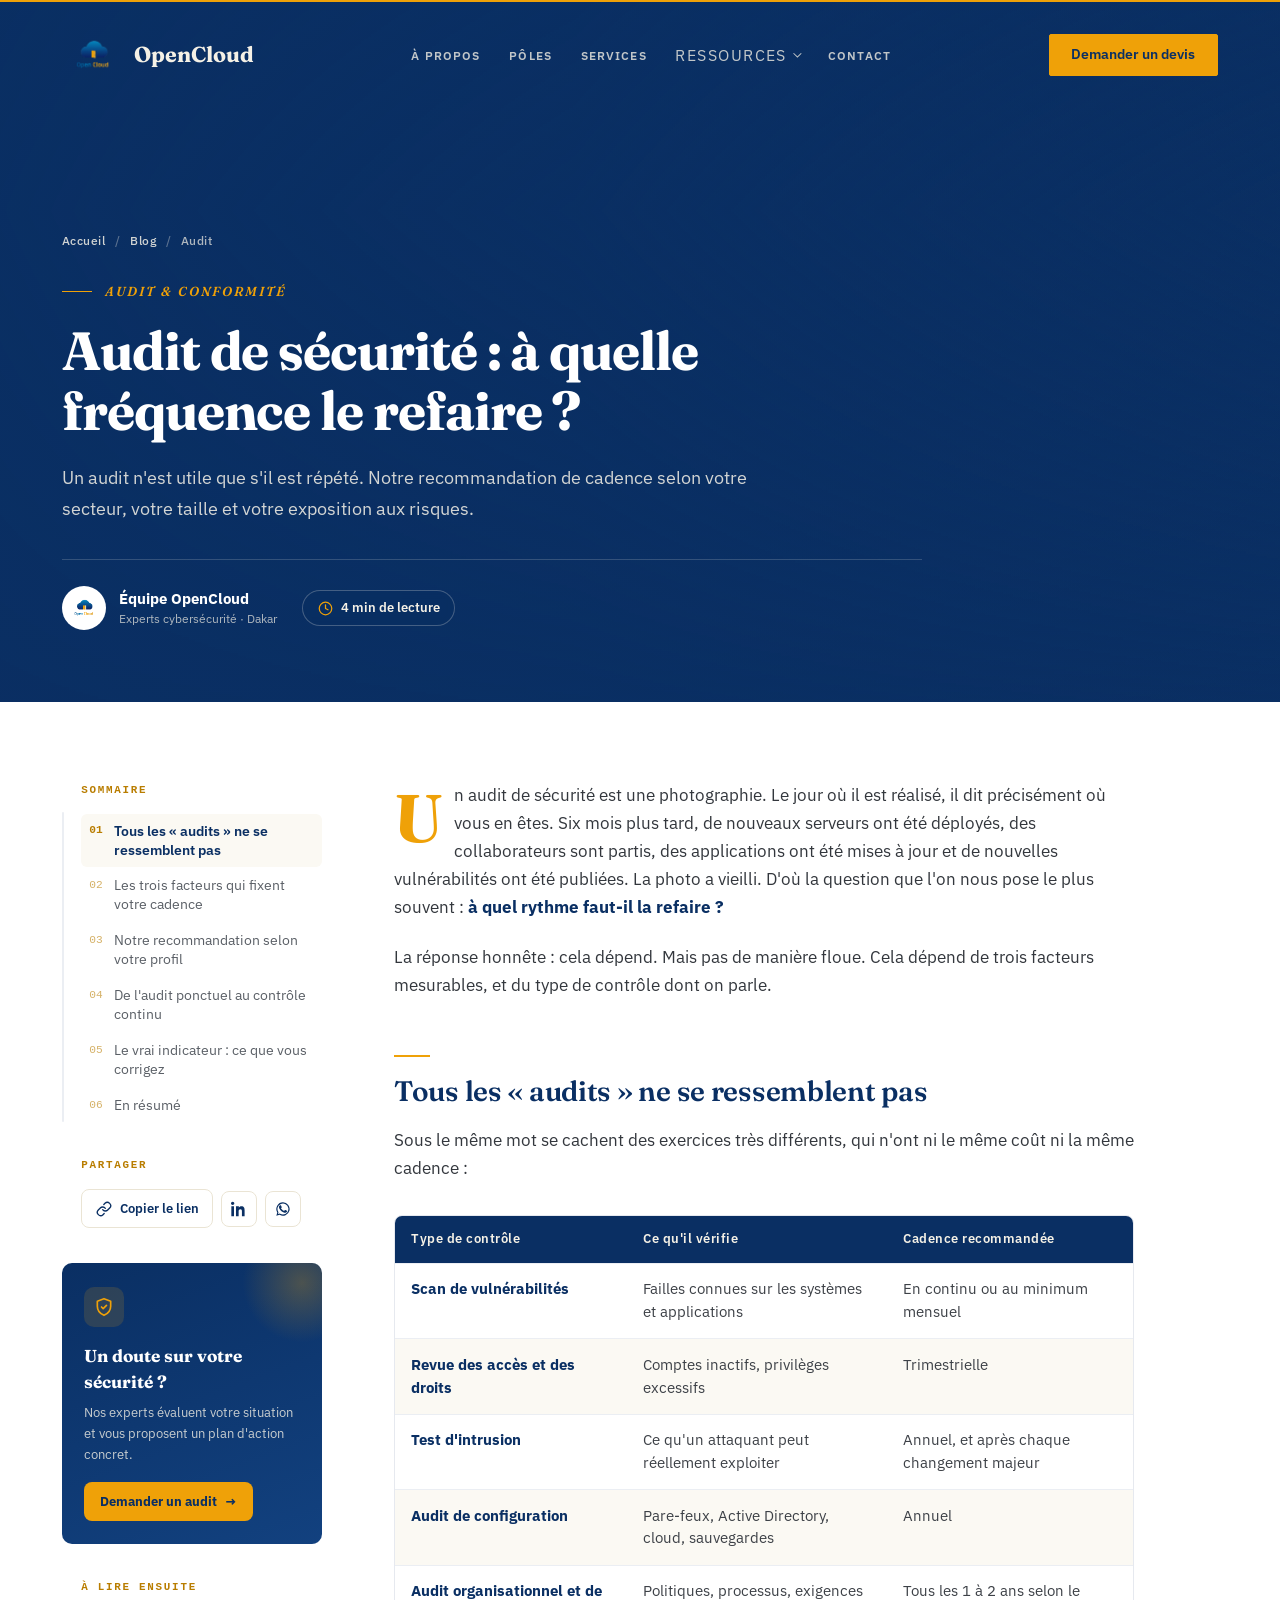
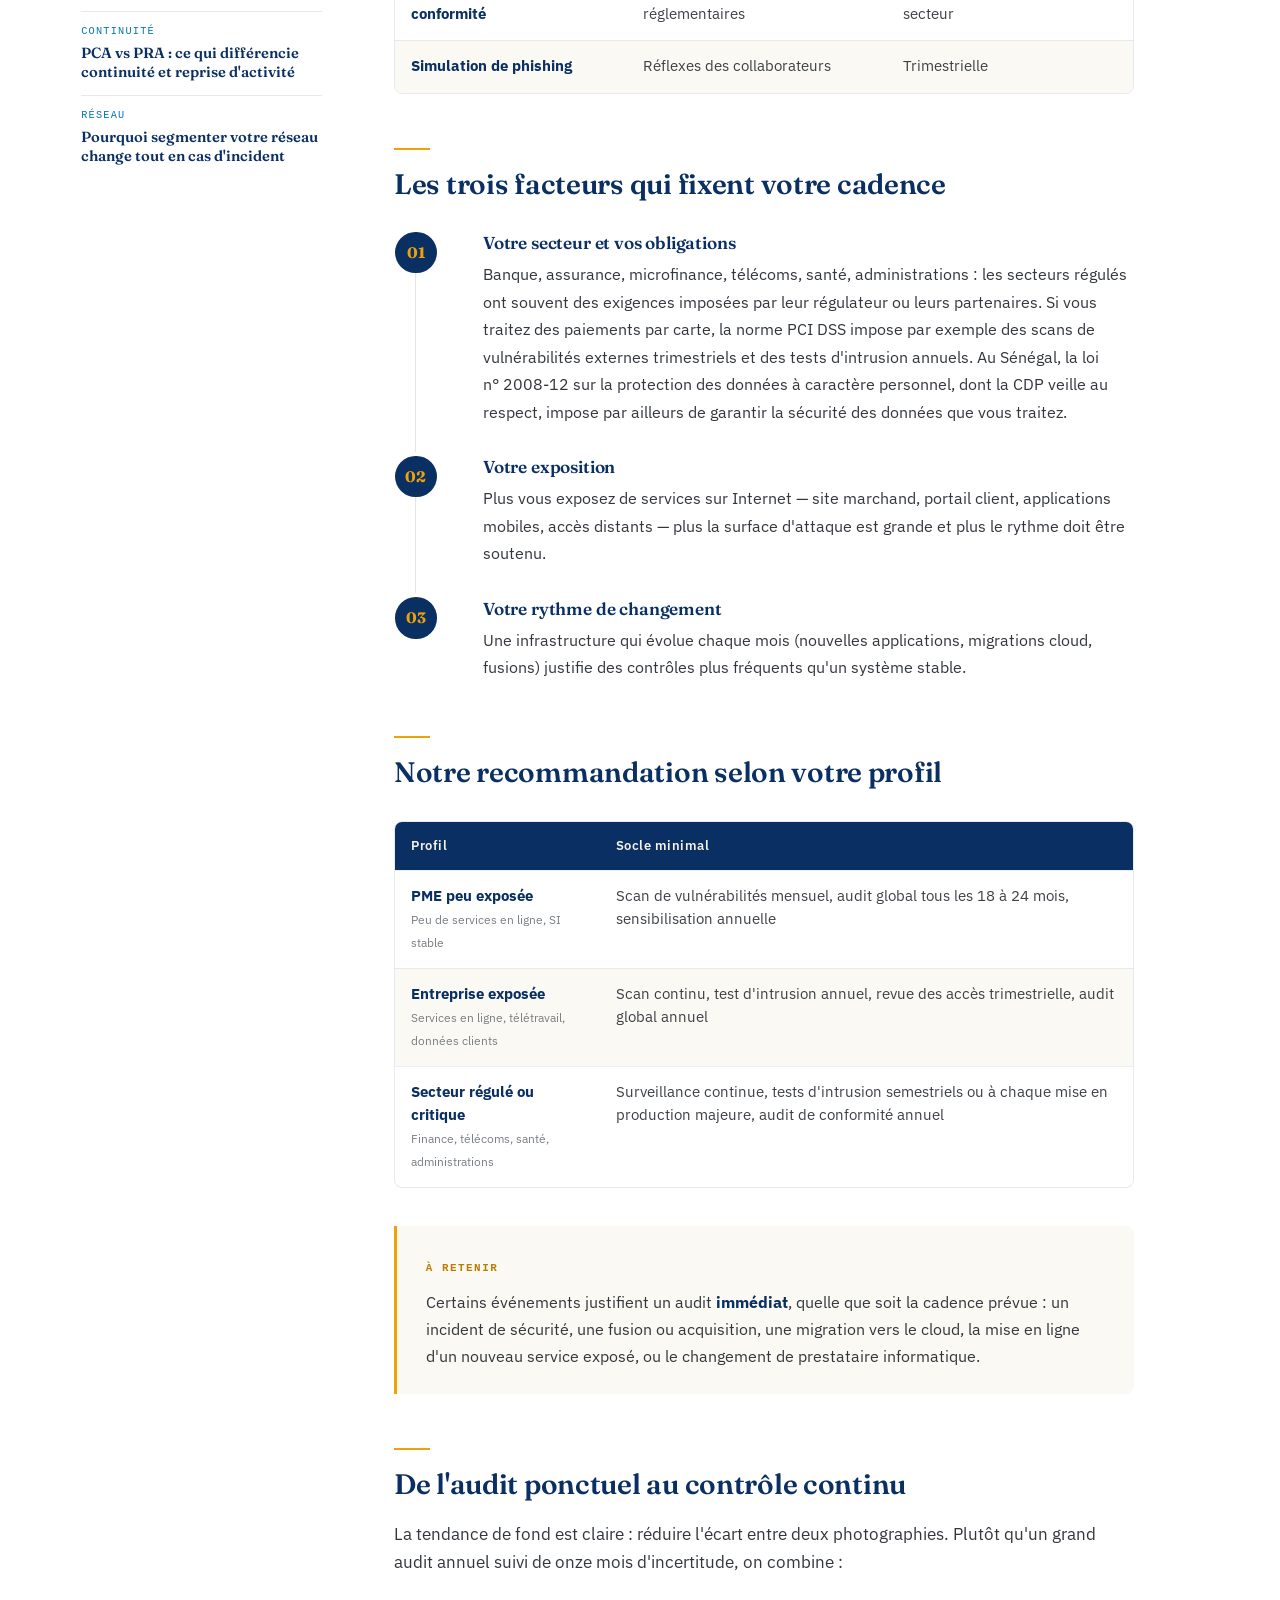
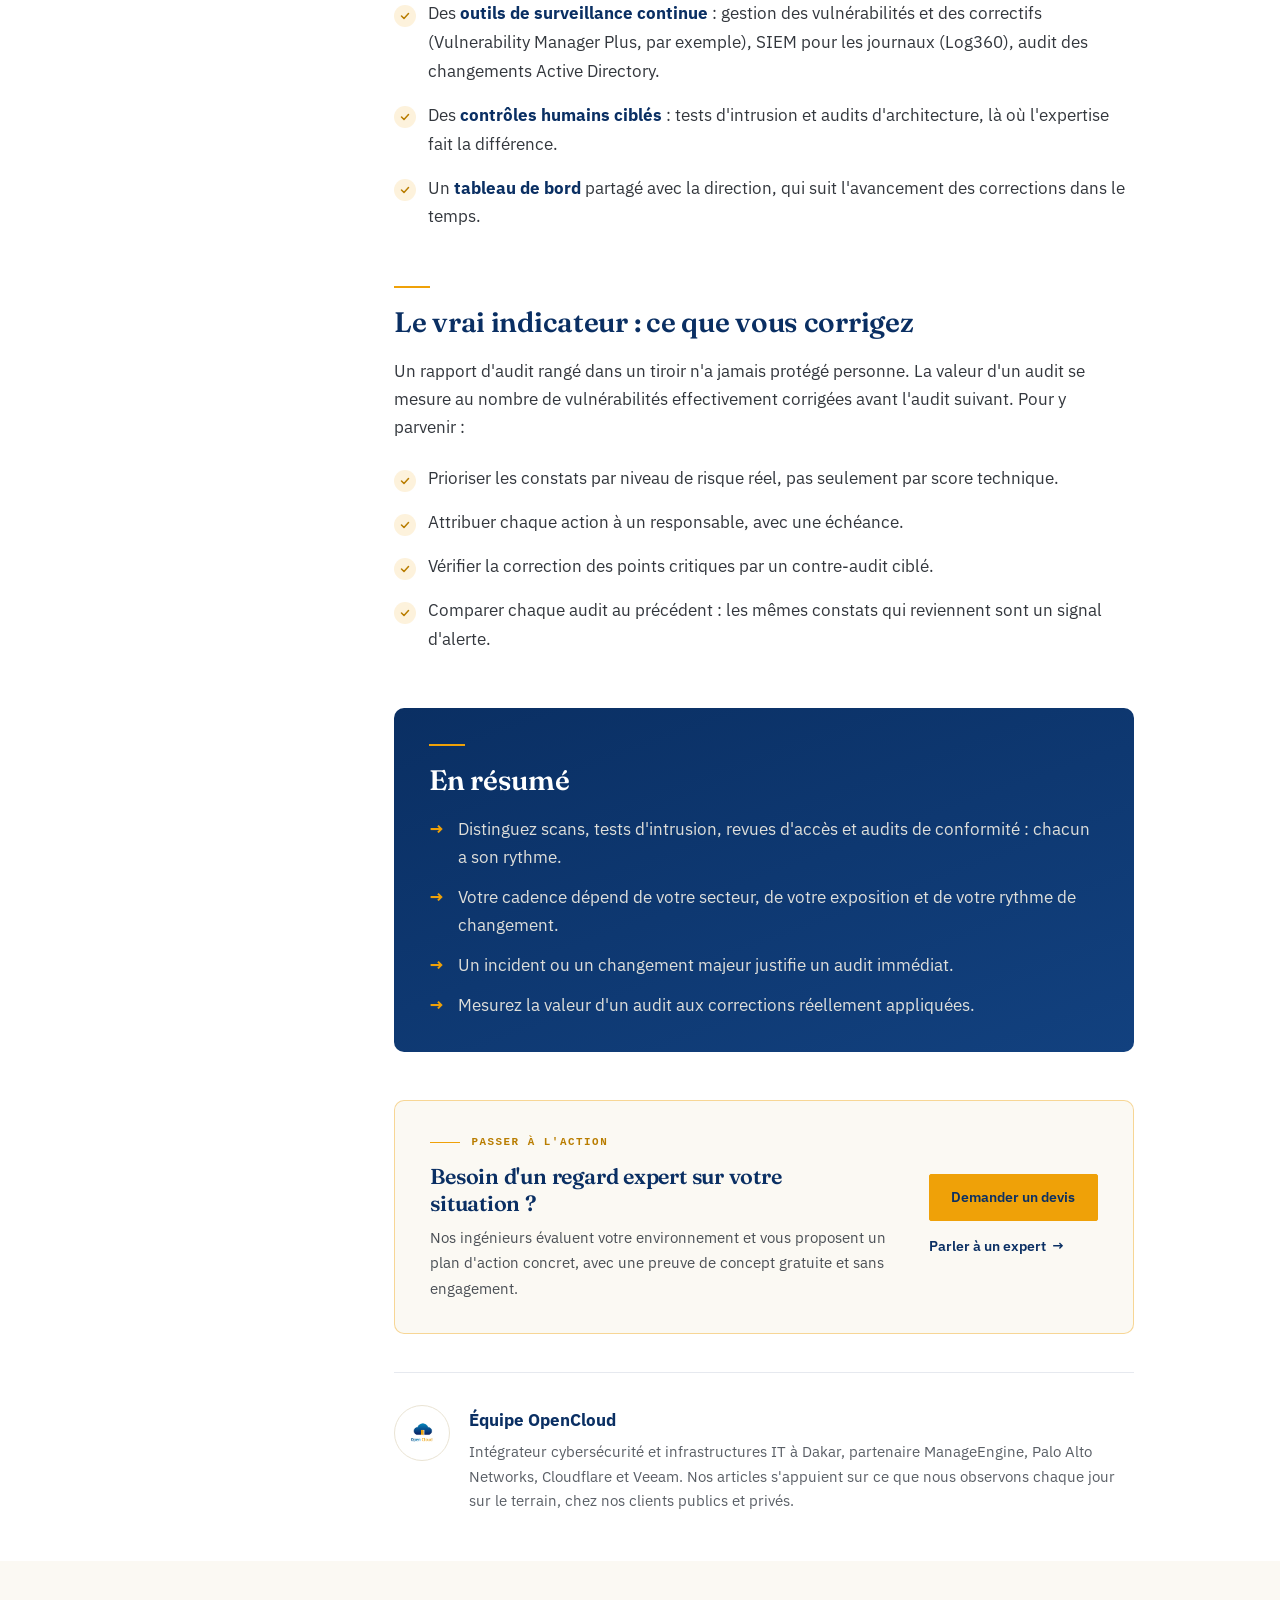
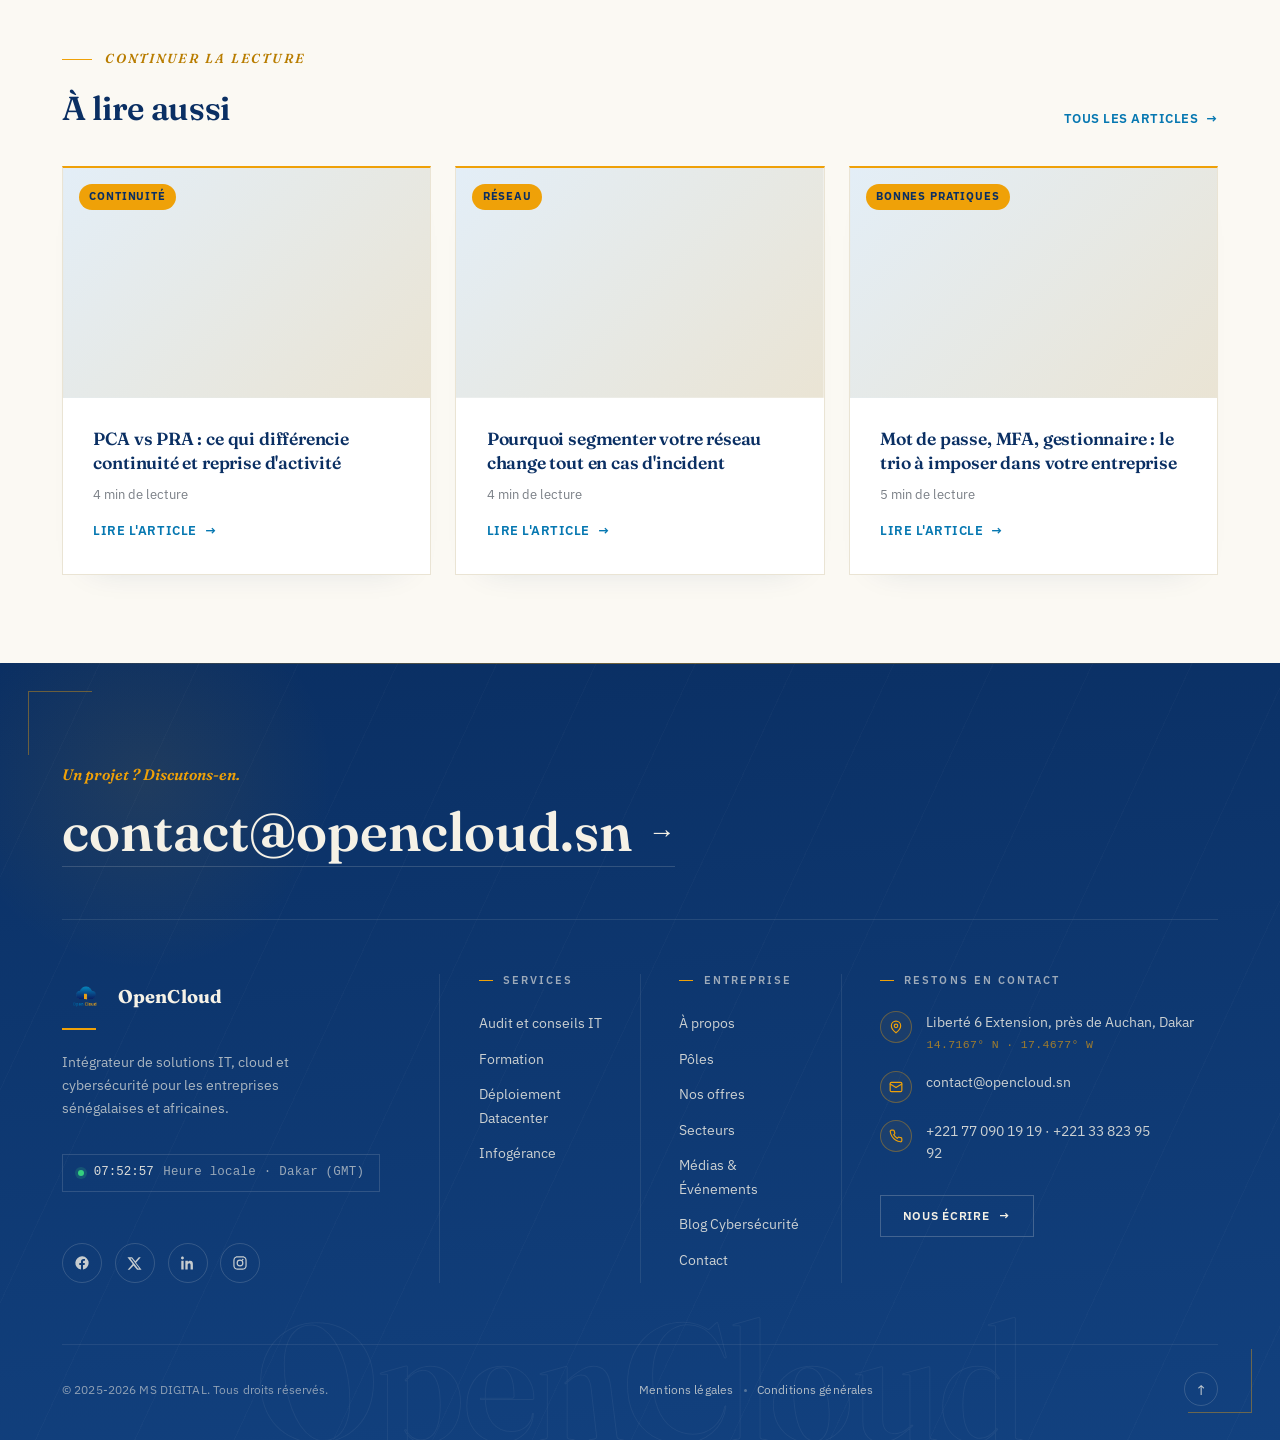
==== article-frequence-audit-securite.html @ cae8d03e "Initial deploy: OpenCloud SN website for supervisor review Static site (HTML/CSS/JS) built for OpenC" ====
<!doctype html>
<html lang="fr">
<head>
<meta charset="utf-8">
<meta name="viewport" content="width=device-width, initial-scale=1">
<title>Audit de sécurité : à quelle fréquence le refaire ? — Blog OpenCloud SN</title>
<meta name="description" content="À quelle fréquence réaliser un audit de sécurité, un test d'intrusion ou un scan de vulnérabilités ? Recommandations par type de contrôle, secteur et niveau d'exposition.">
<meta property="og:type" content="article">
<meta property="og:title" content="Audit de sécurité : à quelle fréquence le refaire ?">
<meta property="og:description" content="À quelle fréquence réaliser un audit de sécurité, un test d'intrusion ou un scan de vulnérabilités ? Recommandations par type de contrôle, secteur et niveau d'exposition.">
<meta property="og:image" content="https://images.pexels.com/photos/7821674/pexels-photo-7821674.jpeg?auto=compress&cs=tinysrgb&w=1800">
<link rel="icon" type="image/png" href="images/logo_open.png">

<link rel="preconnect" href="https://fonts.googleapis.com">
<link rel="preconnect" href="https://fonts.gstatic.com" crossorigin>
<link href="https://fonts.googleapis.com/css2?family=Fraunces:opsz,wght@9..144,500;9..144,600;9..144,700&family=IBM+Plex+Sans:wght@400;500;600;700&display=swap" rel="stylesheet">

<link rel="stylesheet" href="bootstrap.min.css">
<link rel="stylesheet" href="style.css">
</head>
<body>

<div class="scroll-progress" id="scrollProgress" aria-hidden="true"></div>

<!-- ===================== HEADER ===================== -->
<header class="site-header">
  <div class="container-xl d-flex align-items-center justify-content-between">
    <a href="index.html" class="brand"><img src="images/logo_open.png" alt="OpenCloud SN" class="brand-logo">OpenCloud</a>

    <nav class="d-none d-lg-flex align-items-center">
      <a href="index.html#a-propos" class="nav-link-custom">À propos</a>
      <a href="index.html#business-units" class="nav-link-custom">Pôles</a>
      <a href="index.html#services" class="nav-link-custom">Services</a>
      <div class="nav-dropdown dropdown">
        <button class="nav-link-custom nav-dropdown-toggle" type="button" data-bs-toggle="dropdown" aria-expanded="false">
          Ressources<span class="nav-dropdown-caret" aria-hidden="true"></span>
        </button>
        <ul class="dropdown-menu nav-dropdown-menu">
          <li><a class="dropdown-item" href="medias-evenements.html">Médias &amp; Événements</a></li>
          <li><a class="dropdown-item" href="blog-cybersecurite.html">Blog Cybersécurité</a></li>
        </ul>
      </div>
      <a href="index.html#contact" class="nav-link-custom">Contact</a>
    </nav>

    <div class="d-flex align-items-center gap-3">
      <a href="devis.html" class="btn-gold d-none d-lg-inline-flex">Demander un devis</a>
      <button type="button" class="nav-burger d-lg-none" data-bs-toggle="offcanvas" data-bs-target="#mobileNav" aria-controls="mobileNav" aria-label="Ouvrir le menu">
        <span></span><span></span><span></span>
      </button>
    </div>
  </div>
</header>

<!-- ===================== MENU MOBILE ===================== -->
<div class="offcanvas offcanvas-end mobile-nav" tabindex="-1" id="mobileNav" aria-labelledby="mobileNavLabel">
  <div class="offcanvas-header">
    <a href="index.html" class="brand" style="color:var(--paper);"><img src="images/logo_open.png" alt="OpenCloud SN" class="brand-logo" style="height:38px;">OpenCloud</a>
    <button type="button" class="btn-close btn-close-white" data-bs-dismiss="offcanvas" aria-label="Fermer"></button>
  </div>
  <div class="offcanvas-body">
    <nav class="mobile-nav-links">
      <a href="index.html#a-propos" data-bs-dismiss="offcanvas">À propos</a>
      <a href="index.html#business-units" data-bs-dismiss="offcanvas">Pôles</a>
      <a href="index.html#services" data-bs-dismiss="offcanvas">Services</a>
      <a href="medias-evenements.html" data-bs-dismiss="offcanvas">Médias &amp; Événements</a>
      <a href="blog-cybersecurite.html" data-bs-dismiss="offcanvas">Blog Cybersécurité</a>
      <a href="index.html#contact" data-bs-dismiss="offcanvas">Contact</a>
    </nav>

    <div class="mobile-nav-footer">
      <a href="devis.html" class="btn-gold" data-bs-dismiss="offcanvas">Demander un devis</a>
    </div>
  </div>
</div>

<!-- ===================== ARTICLE : EN-TÊTE ===================== -->
<section class="art-hero">
  <div class="art-hero-media" style="background-image:url('https://images.pexels.com/photos/7821674/pexels-photo-7821674.jpeg?auto=compress&cs=tinysrgb&w=1800');"></div>
  <div class="art-hero-overlay"></div>
  <div class="container-xl art-hero-inner">
    <nav class="art-breadcrumb" aria-label="Fil d'Ariane">
      <a href="index.html">Accueil</a><span aria-hidden="true">/</span><a href="blog-cybersecurite.html">Blog</a><span aria-hidden="true">/</span><span>Audit</span>
    </nav>
    <div class="art-hero-kicker"><span class="hero-kicker-line"></span>Audit &amp; conformité</div>
    <h1 class="art-hero-title">Audit de sécurité : à quelle fréquence le refaire ?</h1>
    <p class="art-hero-lead">Un audit n'est utile que s'il est répété. Notre recommandation de cadence selon votre secteur, votre taille et votre exposition aux risques.</p>
    <div class="art-hero-meta">
      <span class="art-author"><img src="images/logo_open.png" alt="" class="art-author-logo"><span><strong>Équipe OpenCloud</strong><small>Experts cybersécurité · Dakar</small></span></span>
      <span class="art-meta-pill"><svg width="15" height="15" viewBox="0 0 24 24" fill="none" stroke="currentColor" stroke-width="2" stroke-linecap="round" stroke-linejoin="round"><circle cx="12" cy="12" r="10"/><path d="M12 6v6l4 2"/></svg>4 min de lecture</span>
    </div>
  </div>
</section>

<!-- ===================== ARTICLE : CORPS ===================== -->
<section class="art-body-section">
  <div class="container-xl">
    <div class="art-layout">
      <aside class="art-aside">
        <div class="art-toc">
          <div class="art-toc-title">Sommaire</div>
          <div class="art-toc-progress" aria-hidden="true"><span id="artProgress"></span></div>
          <ol class="art-toc-list" id="artToc">
          <li><a href="#types"><span class="art-toc-num">01</span><span>Tous les «&nbsp;audits&nbsp;» ne se ressemblent pas</span></a></li>
          <li><a href="#facteurs"><span class="art-toc-num">02</span><span>Les trois facteurs qui fixent votre cadence</span></a></li>
          <li><a href="#recommandations"><span class="art-toc-num">03</span><span>Notre recommandation selon votre profil</span></a></li>
          <li><a href="#continu"><span class="art-toc-num">04</span><span>De l'audit ponctuel au contrôle continu</span></a></li>
          <li><a href="#suivi"><span class="art-toc-num">05</span><span>Le vrai indicateur&nbsp;: ce que vous corrigez</span></a></li>
          <li><a href="#en-resume"><span class="art-toc-num">06</span><span>En résumé</span></a></li>
          </ol>
        </div>
        <div class="art-share">
          <div class="art-toc-title">Partager</div>
          <div class="art-share-row">
            <button type="button" class="art-share-btn" id="artCopyLink" aria-label="Copier le lien de l'article"><svg width="16" height="16" viewBox="0 0 24 24" fill="none" stroke="currentColor" stroke-width="2" stroke-linecap="round" stroke-linejoin="round"><path d="M10 13a5 5 0 0 0 7.54.54l3-3a5 5 0 0 0-7.07-7.07l-1.72 1.71"/><path d="M14 11a5 5 0 0 0-7.54-.54l-3 3a5 5 0 0 0 7.07 7.07l1.71-1.71"/></svg><span>Copier le lien</span></button>
            <a class="art-share-icon" id="artShareLinkedin" href="https://www.linkedin.com/sharing/share-offsite/" target="_blank" rel="noopener" aria-label="Partager sur LinkedIn"><svg width="16" height="16" viewBox="0 0 24 24" fill="currentColor"><path d="M4.98 3.5C4.98 4.88 3.87 6 2.5 6S0 4.88 0 3.5 1.12 1 2.5 1s2.48 1.12 2.48 2.5zM.5 8h4V23h-4V8zm7.5 0h3.8v2.05h.05c.53-1 1.83-2.05 3.77-2.05 4.03 0 4.78 2.65 4.78 6.1V23h-4v-6.9c0-1.65-.03-3.77-2.3-3.77-2.3 0-2.65 1.8-2.65 3.65V23h-4V8z"/></svg></a>
            <a class="art-share-icon" id="artShareWhatsapp" href="https://wa.me/" target="_blank" rel="noopener" aria-label="Partager sur WhatsApp"><svg width="16" height="16" viewBox="0 0 24 24" fill="currentColor"><path d="M17.5 14.4c-.3-.1-1.8-.9-2-1-.3-.1-.5-.1-.7.1-.2.3-.8 1-.9 1.2-.2.2-.3.2-.6.1-.3-.1-1.3-.5-2.4-1.5-.9-.8-1.5-1.8-1.7-2.1-.2-.3 0-.5.1-.6l.4-.5c.2-.2.2-.3.3-.5.1-.2 0-.4 0-.5l-.9-2.2c-.2-.6-.5-.5-.7-.5h-.6c-.2 0-.5.1-.8.4-.3.3-1 1-1 2.5s1.1 2.9 1.2 3.1c.1.2 2.1 3.2 5.1 4.5.7.3 1.3.5 1.7.6.7.2 1.4.2 1.9.1.6-.1 1.8-.7 2-1.4.2-.7.2-1.3.2-1.4-.1-.1-.3-.2-.6-.3zM12 2a10 10 0 0 0-8.6 15.1L2 22l5-1.3A10 10 0 1 0 12 2zm0 18.2c-1.5 0-3-.4-4.3-1.2l-.3-.2-3 .8.8-2.9-.2-.3A8.2 8.2 0 1 1 12 20.2z"/></svg></a>
          </div>
        </div>
        <div class="art-aside-cta">
          <span class="art-aside-cta-icon" aria-hidden="true"><svg width="20" height="20" viewBox="0 0 24 24" fill="none" stroke="currentColor" stroke-width="2" stroke-linecap="round" stroke-linejoin="round"><path d="M12 2 4 5v6c0 5 3.5 9 8 11 4.5-2 8-6 8-11V5l-8-3Z"/><path d="m9 12 2 2 4-4"/></svg></span>
          <strong>Un doute sur votre sécurité&nbsp;?</strong>
          <p>Nos experts évaluent votre situation et vous proposent un plan d'action concret.</p>
          <a href="devis.html" class="art-aside-cta-btn">Demander un audit<span aria-hidden="true">→</span></a>
        </div>
        <div class="art-aside-next">
          <div class="art-toc-title">À lire ensuite</div>
          <a href="article-pca-pra.html" class="art-next-link"><span class="art-next-tag">Continuité</span><span class="art-next-title">PCA vs PRA : ce qui différencie continuité et reprise d'activité</span></a>
          <a href="article-segmentation-reseau.html" class="art-next-link"><span class="art-next-tag">Réseau</span><span class="art-next-title">Pourquoi segmenter votre réseau change tout en cas d'incident</span></a>
        </div>
      </aside>

      <article class="art-prose" id="artProse">
<p class="art-dropcap">Un audit de sécurité est une photographie. Le jour où il est réalisé, il dit précisément où vous en êtes. Six mois plus tard, de nouveaux serveurs ont été déployés, des collaborateurs sont partis, des applications ont été mises à jour et de nouvelles vulnérabilités ont été publiées. La photo a vieilli. D'où la question que l'on nous pose le plus souvent&nbsp;: <strong>à quel rythme faut-il la refaire&nbsp;?</strong></p>
<p>La réponse honnête&nbsp;: cela dépend. Mais pas de manière floue. Cela dépend de trois facteurs mesurables, et du type de contrôle dont on parle.</p>

<h2 id="types">Tous les «&nbsp;audits&nbsp;» ne se ressemblent pas</h2>
<p>Sous le même mot se cachent des exercices très différents, qui n'ont ni le même coût ni la même cadence&nbsp;:</p>
<div class="art-table-wrap">
<table class="art-table">
  <thead><tr><th>Type de contrôle</th><th>Ce qu'il vérifie</th><th>Cadence recommandée</th></tr></thead>
  <tbody>
    <tr><td><strong>Scan de vulnérabilités</strong></td><td>Failles connues sur les systèmes et applications</td><td>En continu ou au minimum mensuel</td></tr>
    <tr><td><strong>Revue des accès et des droits</strong></td><td>Comptes inactifs, privilèges excessifs</td><td>Trimestrielle</td></tr>
    <tr><td><strong>Test d'intrusion</strong></td><td>Ce qu'un attaquant peut réellement exploiter</td><td>Annuel, et après chaque changement majeur</td></tr>
    <tr><td><strong>Audit de configuration</strong></td><td>Pare-feux, Active Directory, cloud, sauvegardes</td><td>Annuel</td></tr>
    <tr><td><strong>Audit organisationnel et de conformité</strong></td><td>Politiques, processus, exigences réglementaires</td><td>Tous les 1 à 2 ans selon le secteur</td></tr>
    <tr><td><strong>Simulation de phishing</strong></td><td>Réflexes des collaborateurs</td><td>Trimestrielle</td></tr>
  </tbody>
</table>
</div>

<h2 id="facteurs">Les trois facteurs qui fixent votre cadence</h2>
<ol class="art-steps">
  <li><h3>Votre secteur et vos obligations</h3><p>Banque, assurance, microfinance, télécoms, santé, administrations&nbsp;: les secteurs régulés ont souvent des exigences imposées par leur régulateur ou leurs partenaires. Si vous traitez des paiements par carte, la norme PCI&nbsp;DSS impose par exemple des scans de vulnérabilités externes trimestriels et des tests d'intrusion annuels. Au Sénégal, la loi n°&nbsp;2008-12 sur la protection des données à caractère personnel, dont la CDP veille au respect, impose par ailleurs de garantir la sécurité des données que vous traitez.</p></li>
  <li><h3>Votre exposition</h3><p>Plus vous exposez de services sur Internet — site marchand, portail client, applications mobiles, accès distants — plus la surface d'attaque est grande et plus le rythme doit être soutenu.</p></li>
  <li><h3>Votre rythme de changement</h3><p>Une infrastructure qui évolue chaque mois (nouvelles applications, migrations cloud, fusions) justifie des contrôles plus fréquents qu'un système stable.</p></li>
</ol>

<h2 id="recommandations">Notre recommandation selon votre profil</h2>
<div class="art-table-wrap">
<table class="art-table">
  <thead><tr><th>Profil</th><th>Socle minimal</th></tr></thead>
  <tbody>
    <tr><td><strong>PME peu exposée</strong><br><small>Peu de services en ligne, SI stable</small></td><td>Scan de vulnérabilités mensuel, audit global tous les 18 à 24&nbsp;mois, sensibilisation annuelle</td></tr>
    <tr><td><strong>Entreprise exposée</strong><br><small>Services en ligne, télétravail, données clients</small></td><td>Scan continu, test d'intrusion annuel, revue des accès trimestrielle, audit global annuel</td></tr>
    <tr><td><strong>Secteur régulé ou critique</strong><br><small>Finance, télécoms, santé, administrations</small></td><td>Surveillance continue, tests d'intrusion semestriels ou à chaque mise en production majeure, audit de conformité annuel</td></tr>
  </tbody>
</table>
</div>

<aside class="art-callout"><span class="art-callout-label">À retenir</span><p>Certains événements justifient un audit <strong>immédiat</strong>, quelle que soit la cadence prévue&nbsp;: un incident de sécurité, une fusion ou acquisition, une migration vers le cloud, la mise en ligne d'un nouveau service exposé, ou le changement de prestataire informatique.</p></aside>

<h2 id="continu">De l'audit ponctuel au contrôle continu</h2>
<p>La tendance de fond est claire&nbsp;: réduire l'écart entre deux photographies. Plutôt qu'un grand audit annuel suivi de onze mois d'incertitude, on combine&nbsp;:</p>
<ul class="art-checklist">
  <li>Des <strong>outils de surveillance continue</strong>&nbsp;: gestion des vulnérabilités et des correctifs (Vulnerability Manager Plus, par exemple), SIEM pour les journaux (Log360), audit des changements Active Directory.</li>
  <li>Des <strong>contrôles humains ciblés</strong>&nbsp;: tests d'intrusion et audits d'architecture, là où l'expertise fait la différence.</li>
  <li>Un <strong>tableau de bord</strong> partagé avec la direction, qui suit l'avancement des corrections dans le temps.</li>
</ul>

<h2 id="suivi">Le vrai indicateur&nbsp;: ce que vous corrigez</h2>
<p>Un rapport d'audit rangé dans un tiroir n'a jamais protégé personne. La valeur d'un audit se mesure au nombre de vulnérabilités effectivement corrigées avant l'audit suivant. Pour y parvenir&nbsp;:</p>
<ul class="art-checklist">
  <li>Prioriser les constats par niveau de risque réel, pas seulement par score technique.</li>
  <li>Attribuer chaque action à un responsable, avec une échéance.</li>
  <li>Vérifier la correction des points critiques par un contre-audit ciblé.</li>
  <li>Comparer chaque audit au précédent&nbsp;: les mêmes constats qui reviennent sont un signal d'alerte.</li>
</ul>

<div class="art-summary">
  <h2 id="en-resume">En résumé</h2>
  <ul>
    <li>Distinguez scans, tests d'intrusion, revues d'accès et audits de conformité&nbsp;: chacun a son rythme.</li>
    <li>Votre cadence dépend de votre secteur, de votre exposition et de votre rythme de changement.</li>
    <li>Un incident ou un changement majeur justifie un audit immédiat.</li>
    <li>Mesurez la valeur d'un audit aux corrections réellement appliquées.</li>
  </ul>
</div>
        <div class="art-cta">
          <div>
            <div class="art-cta-eyebrow"><span class="hero-kicker-line"></span>Passer à l'action</div>
            <h2 class="art-cta-title">Besoin d'un regard expert sur votre situation&nbsp;?</h2>
            <p>Nos ingénieurs évaluent votre environnement et vous proposent un plan d'action concret, avec une preuve de concept gratuite et sans engagement.</p>
          </div>
          <div class="art-cta-actions">
            <a href="devis.html" class="btn-gold btn-arrow">Demander un devis</a>
            <a href="index.html#contact" class="art-cta-link">Parler à un expert<span aria-hidden="true">→</span></a>
          </div>
        </div>

        <div class="art-author-box">
          <img src="images/logo_open.png" alt="" class="art-author-box-logo">
          <div>
            <strong>Équipe OpenCloud</strong>
            <p>Intégrateur cybersécurité et infrastructures IT à Dakar, partenaire ManageEngine, Palo Alto Networks, Cloudflare et Veeam. Nos articles s'appuient sur ce que nous observons chaque jour sur le terrain, chez nos clients publics et privés.</p>
          </div>
        </div>
      </article>
    </div>
  </div>
</section>

<!-- ===================== À LIRE AUSSI ===================== -->
<section class="section art-related">
  <div class="container-xl">
    <div class="art-related-head">
      <div>
        <div class="art-hero-kicker art-related-kicker"><span class="hero-kicker-line"></span>Continuer la lecture</div>
        <h2 class="section-title">À lire aussi</h2>
      </div>
      <a href="blog-cybersecurite.html" class="bu-more">Tous les articles<span aria-hidden="true">→</span></a>
    </div>
    <div class="row g-4">
      <div class="col-md-6 col-lg-4">
        <a href="article-pca-pra.html" class="blog-card art-related-card">
          <div class="blog-card-media" style="background-image:url('https://images.pexels.com/photos/17489151/pexels-photo-17489151.jpeg?auto=compress&cs=tinysrgb&w=800'), linear-gradient(135deg, var(--teal-soft), var(--paper-dim));"><span class="media-tag">Continuité</span></div>
          <div class="blog-card-body">
            <h3>PCA vs PRA : ce qui différencie continuité et reprise d'activité</h3>
            <span class="art-related-meta">4 min de lecture</span>
            <span class="bu-more">Lire l'article<span aria-hidden="true">→</span></span>
          </div>
        </a>
      </div>
      <div class="col-md-6 col-lg-4">
        <a href="article-segmentation-reseau.html" class="blog-card art-related-card">
          <div class="blog-card-media" style="background-image:url('https://images.pexels.com/photos/2881233/pexels-photo-2881233.jpeg?auto=compress&cs=tinysrgb&w=800'), linear-gradient(135deg, var(--teal-soft), var(--paper-dim));"><span class="media-tag">Réseau</span></div>
          <div class="blog-card-body">
            <h3>Pourquoi segmenter votre réseau change tout en cas d'incident</h3>
            <span class="art-related-meta">4 min de lecture</span>
            <span class="bu-more">Lire l'article<span aria-hidden="true">→</span></span>
          </div>
        </a>
      </div>
      <div class="col-md-6 col-lg-4">
        <a href="article-mot-de-passe-mfa.html" class="blog-card art-related-card">
          <div class="blog-card-media" style="background-image:url('https://images.pexels.com/photos/17155842/pexels-photo-17155842.jpeg?auto=compress&cs=tinysrgb&w=800'), linear-gradient(135deg, var(--teal-soft), var(--paper-dim));"><span class="media-tag">Bonnes pratiques</span></div>
          <div class="blog-card-body">
            <h3>Mot de passe, MFA, gestionnaire : le trio à imposer dans votre entreprise</h3>
            <span class="art-related-meta">5 min de lecture</span>
            <span class="bu-more">Lire l'article<span aria-hidden="true">→</span></span>
          </div>
        </a>
      </div>
    </div>
  </div>
</section>

<!-- ===================== FOOTER ===================== -->
<footer>
  <span class="hero-frame hero-frame-tl" aria-hidden="true"></span>
  <span class="hero-frame hero-frame-br" aria-hidden="true"></span>
  <span class="footer-spotlight" aria-hidden="true"></span>
  <span class="footer-watermark" aria-hidden="true">OpenCloud</span>

  <div class="container-xl">
    <div class="footer-lead">
      <p class="footer-lead-eyebrow">Un projet&nbsp;? Discutons-en.</p>
      <a href="mailto:contact@opencloud.sn" class="footer-lead-email">
        contact@opencloud.sn
        <span class="footer-lead-arrow" aria-hidden="true">→</span>
      </a>
    </div>

    <div class="row g-5">
      <div class="col-lg-4 footer-col">
        <div class="brand mb-2" style="color:var(--paper);">
          <img src="images/logo_open.png" alt="OpenCloud SN" class="brand-logo brand-logo-lg">OpenCloud
        </div>
        <span class="footer-brand-rule"></span>
        <p class="footer-tagline">Intégrateur de solutions IT, cloud et cybersécurité pour les entreprises sénégalaises et africaines.</p>

        <div class="footer-clock">
          <span class="footer-clock-dot" aria-hidden="true"></span>
          <span id="footerClockTime">--:--:--</span>
          <span class="footer-clock-tz">Heure locale · Dakar (GMT)</span>
        </div>

        <div class="social-links">
          <a href="#" aria-label="Facebook" class="icon-facebook"><svg viewBox="0 0 24 24" fill="currentColor"><path d="M22 12a10 10 0 1 0-11.56 9.88v-6.99H7.9V12h2.54V9.8c0-2.5 1.49-3.89 3.77-3.89 1.09 0 2.23.2 2.23.2v2.45h-1.26c-1.24 0-1.63.77-1.63 1.56V12h2.78l-.44 2.89h-2.34v6.99A10 10 0 0 0 22 12z"/></svg></a>
          <a href="#" aria-label="X" class="icon-x"><svg viewBox="0 0 24 24" fill="currentColor"><path d="M18.9 2H22l-7.6 8.7L23.3 22h-7.2l-5.6-6.9L4 22H1l8.2-9.4L.7 2h7.4l5.1 6.3L18.9 2zm-1.3 18h2L7.5 4H5.4l12.2 16z"/></svg></a>
          <a href="#" aria-label="LinkedIn" class="icon-linkedin"><svg viewBox="0 0 24 24" fill="currentColor"><path d="M4.98 3.5C4.98 4.88 3.87 6 2.5 6S0 4.88 0 3.5 1.12 1 2.5 1s2.48 1.12 2.48 2.5zM.5 8h4V23h-4V8zm7.5 0h3.8v2.05h.05c.53-1 1.83-2.05 3.77-2.05 4.03 0 4.78 2.65 4.78 6.1V23h-4v-6.9c0-1.65-.03-3.77-2.3-3.77-2.3 0-2.65 1.8-2.65 3.65V23h-4V8z"/></svg></a>
          <a href="#" aria-label="Instagram" class="icon-instagram"><svg viewBox="0 0 24 24" fill="currentColor"><path d="M12 2c-2.7 0-3.05.01-4.12.06-1.06.05-1.79.22-2.43.47-.66.26-1.22.6-1.77 1.16-.56.55-.9 1.11-1.16 1.77-.25.64-.42 1.37-.47 2.43C2 8.95 2 9.3 2 12s.01 3.05.06 4.12c.05 1.06.22 1.79.47 2.43.26.66.6 1.22 1.16 1.77.55.56 1.11.9 1.77 1.16.64.25 1.37.42 2.43.47C8.95 22 9.3 22 12 22s3.05-.01 4.12-.06c1.06-.05 1.79-.22 2.43-.47.66-.26 1.22-.6 1.77-1.16.56-.55.9-1.11 1.16-1.77.25-.64.42-1.37.47-2.43.05-1.07.06-1.42.06-4.12s-.01-3.05-.06-4.12c-.05-1.06-.22-1.79-.47-2.43-.26-.66-.6-1.22-1.16-1.77-.55-.56-1.11-.9-1.77-1.16-.64-.25-1.37-.42-2.43-.47C15.05 2.01 14.7 2 12 2zm0 1.8c2.67 0 2.99.01 4.04.06.97.04 1.5.21 1.85.35.47.18.8.4 1.15.75.35.35.57.68.75 1.15.14.35.31.88.35 1.85.05 1.05.06 1.37.06 4.04s-.01 2.99-.06 4.04c-.04.97-.21 1.5-.35 1.85-.18.47-.4.8-.75 1.15-.35.35-.68.57-1.15.75-.35.14-.88.31-1.85.35-1.05.05-1.37.06-4.04.06s-2.99-.01-4.04-.06c-.97-.04-1.5-.21-1.85-.35-.47-.18-.8-.4-1.15-.75-.35-.35-.57-.68-.75-1.15-.14-.35-.31-.88-.35-1.85C3.81 14.99 3.8 14.67 3.8 12s.01-2.99.06-4.04c.04-.97.21-1.5.35-1.85.18-.47.4-.8.75-1.15.35-.35.68-.57 1.15-.75.35-.14.88-.31 1.85-.35C9.01 3.81 9.33 3.8 12 3.8zm0 3.05A5.15 5.15 0 1 0 17.15 12 5.15 5.15 0 0 0 12 6.85zm0 8.5A3.35 3.35 0 1 1 15.35 12 3.35 3.35 0 0 1 12 15.35zm5.35-8.7a1.2 1.2 0 1 1-1.2-1.2 1.2 1.2 0 0 1 1.2 1.2z"/></svg></a>
        </div>
      </div>
      <div class="col-6 col-lg-2 footer-col">
        <h5>Services</h5>
        <p><a href="index.html#services">Audit et conseils IT</a></p>
        <p><a href="index.html#services">Formation</a></p>
        <p><a href="index.html#services">Déploiement Datacenter</a></p>
        <p><a href="index.html#services">Infogérance</a></p>
      </div>
      <div class="col-6 col-lg-2 footer-col">
        <h5>Entreprise</h5>
        <p><a href="index.html#a-propos">À propos</a></p>
        <p><a href="index.html#business-units">Pôles</a></p>
        <p><a href="index.html#offres">Nos offres</a></p>
        <p><a href="index.html#secteurs">Secteurs</a></p>
        <p><a href="medias-evenements.html">Médias &amp; Événements</a></p>
        <p><a href="blog-cybersecurite.html">Blog Cybersécurité</a></p>
        <p><a href="index.html#contact">Contact</a></p>
      </div>
      <div class="col-lg-4 footer-col">
        <h5>Restons en contact</h5>
        <div class="footer-contact-list">
          <div class="footer-contact-item">
            <span class="footer-contact-icon" aria-hidden="true"><svg width="14" height="14" viewBox="0 0 24 24" fill="none" stroke="currentColor" stroke-width="2" stroke-linecap="round" stroke-linejoin="round"><path d="M20 10c0 6-8 12-8 12s-8-6-8-12a8 8 0 0 1 16 0Z"/><circle cx="12" cy="10" r="3"/></svg></span>
            <span>Liberté 6 Extension, près de Auchan, Dakar<span class="footer-coords">14.7167° N · 17.4677° W</span></span>
          </div>
          <div class="footer-contact-item footer-copy" data-copy="contact@opencloud.sn" tabindex="0" role="button">
            <span class="footer-contact-icon" aria-hidden="true"><svg width="14" height="14" viewBox="0 0 24 24" fill="none" stroke="currentColor" stroke-width="2" stroke-linecap="round" stroke-linejoin="round"><rect x="2" y="4" width="20" height="16" rx="2"/><path d="m22 7-10 6L2 7"/></svg></span>
            <span>contact@opencloud.sn</span>
            <span class="footer-copy-hint" aria-hidden="true">Copier</span>
          </div>
          <div class="footer-contact-item footer-copy" data-copy="+221 77 090 19 19" tabindex="0" role="button">
            <span class="footer-contact-icon" aria-hidden="true"><svg width="14" height="14" viewBox="0 0 24 24" fill="none" stroke="currentColor" stroke-width="2" stroke-linecap="round" stroke-linejoin="round"><path d="M22 16.92v3a2 2 0 0 1-2.18 2 19.79 19.79 0 0 1-8.63-3.07 19.5 19.5 0 0 1-6-6 19.79 19.79 0 0 1-3.07-8.67A2 2 0 0 1 4.11 2h3a2 2 0 0 1 2 1.72c.127.96.362 1.903.7 2.81a2 2 0 0 1-.45 2.11L8.09 9.91a16 16 0 0 0 6 6l1.27-1.27a2 2 0 0 1 2.11-.45c.907.338 1.85.573 2.81.7A2 2 0 0 1 22 16.92Z"/></svg></span>
            <span>+221 77 090 19 19 · +221 33 823 95 92</span>
            <span class="footer-copy-hint" aria-hidden="true">Copier</span>
          </div>
        </div>
        <a href="index.html#contact" class="footer-cta">Nous écrire<span aria-hidden="true">→</span></a>
      </div>
    </div>
    <div class="footer-bottom d-flex flex-wrap align-items-center justify-content-between gap-2">
      <span>© 2025-2026 MS DIGITAL. Tous droits réservés.</span>
      <span class="footer-legal"><a href="#">Mentions légales</a><span class="footer-dot"></span><a href="#">Conditions générales</a></span>
      <a href="#" class="footer-top" aria-label="Retour en haut de page">
        <span aria-hidden="true">↑</span>
      </a>
    </div>
  </div>
</footer>

<script src="bootstrap.bundle.min.js"></script>
<script src="footer.js"></script>
<script src="article.js"></script>
</body>
</html>
---- style.css ----
/* ==========================================================================
   OpenCloud SN — feuille de style personnalisée
   Palette alignée sur la charte du logo : bleu nuit, or ambré, bleu ciel
   ========================================================================== */

:root{
  --ink:        #0A2F63;
  --ink-soft:   #12417F;
  --ink-line:   #2E5590;
  --paper:      #F5F1E6;
  --paper-dim:  #EAE4D4;
  --charcoal:   #23262B;
  --gold:       #EFA108;
  --gold-dark:  #B97D00;
  --teal:       #0577B1;
  --teal-soft:  #E3EEF7;
  --serif: "Fraunces", Georgia, "Times New Roman", serif;
  --sans:  "IBM Plex Sans", -apple-system, Segoe UI, Roboto, sans-serif;
  --mono:  "IBM Plex Mono", "SFMono-Regular", Consolas, monospace;
}

*{ box-sizing: border-box; }

html{ scroll-behavior: smooth; scroll-padding-top: 112px; max-width: 100%; overflow-x: hidden; overflow-x: clip; }

body{
  font-family: var(--sans);
  color: var(--charcoal);
  background: #fff;
  -webkit-font-smoothing: antialiased;
  max-width: 100%;
  overflow-x: hidden;
  overflow-x: clip;
}

::selection{ background: var(--gold); color: var(--ink); }

h1,h2,h3,h4{
  font-family: var(--serif);
  font-weight: 600;
  letter-spacing: -0.01em;
  color: var(--ink);
  margin: 0;
}

p{ line-height: 1.65; }

a{ color: inherit; text-decoration: none; }

.container-xl{ max-width: 1180px; }

/* ---------- Header ---------- */
.site-header::before{
  content: "";
  position: absolute;
  top: 0; left: 0; right: 0;
  height: 2px;
  background: var(--gold);
  z-index: 2;
}
.site-header{
  position: fixed; top: 0; left: 0; right: 0; z-index: 1000;
  --hdr-fg: var(--paper);
  --hdr-fg-dim: rgba(245,241,230,.78);
  background: transparent;
  border-bottom: 1px solid transparent;
  backdrop-filter: none;
  transition: background .35s ease, border-color .35s ease, backdrop-filter .35s ease;
}
.site-header.is-scrolled,
.site-header.site-header-solid{
  --hdr-fg: var(--ink);
  --hdr-fg-dim: var(--charcoal);
  background: rgba(255,255,255,0.94);
  backdrop-filter: blur(8px);
  border-bottom-color: rgba(10,47,99,.1);
}
.site-header .container-xl{
  padding-top: 1.5rem;
  padding-bottom: 1.5rem;
  transition: padding .35s ease;
}
.site-header.is-scrolled .container-xl{
  padding-top: .85rem;
  padding-bottom: .85rem;
}
.brand{
  font-family: var(--serif);
  font-size: 1.35rem;
  font-weight: 700;
  color: var(--hdr-fg);
  display: flex; align-items: center; gap: .6rem;
  transition: color .35s ease;
}
.brand-logo{
  height: 62px;
  width: auto;
  display: block;
  transition: height .35s ease;
}
.site-header.is-scrolled .brand-logo{ height: 46px; }
.brand-logo-lg{
  height: 46px;
}
.nav-link-custom{
  position: relative;
  font-size: .78rem;
  font-weight: 600;
  text-transform: uppercase;
  letter-spacing: .09em;
  color: var(--hdr-fg-dim);
  padding: .4rem .9rem;
  transition: color .2s ease;
}
.nav-link-custom::after{
  content: "";
  position: absolute;
  left: .9rem; right: .9rem; bottom: .1rem;
  height: 1px;
  background: var(--gold);
  transform: scaleX(0);
  transform-origin: left;
  transition: transform .25s ease;
}
.nav-link-custom:hover{ color: var(--hdr-fg); }
.nav-link-custom:hover::after{ transform: scaleX(1); }

.nav-dropdown{ position: relative; }
.nav-dropdown-toggle{
  background: none;
  border: 0;
  font: inherit;
  display: inline-flex;
  align-items: center;
  gap: .4rem;
  cursor: pointer;
}
.nav-dropdown-caret{
  width: 6px; height: 6px;
  border-right: 1px solid currentColor;
  border-bottom: 1px solid currentColor;
  transform: rotate(45deg) translateY(-2px);
  transition: transform .2s ease;
  flex: none;
}
.nav-dropdown-toggle[aria-expanded="true"] .nav-dropdown-caret{ transform: rotate(-135deg) translateY(1px); }

.nav-dropdown-menu{
  border-radius: 0;
  border: 1px solid var(--paper-dim);
  box-shadow: 0 24px 48px -26px rgba(10,47,99,.4);
  padding: .4rem 0;
  margin-top: .9rem !important;
}
.nav-dropdown-menu .dropdown-item{
  font-size: .85rem;
  padding: .65rem 1.3rem;
  color: var(--charcoal);
  transition: background .15s ease, color .15s ease;
}
.nav-dropdown-menu .dropdown-item:hover,
.nav-dropdown-menu .dropdown-item:focus{
  background: var(--teal-soft);
  color: var(--teal);
}

/* ---------- Mobile burger ---------- */
.nav-burger{
  width: 40px; height: 40px;
  display: flex;
  flex-direction: column;
  align-items: center;
  justify-content: center;
  gap: 5px;
  background: none;
  border: none;
  flex: none;
  cursor: pointer;
}
.nav-burger span{
  display: block;
  width: 21px; height: 1.5px;
  background: var(--hdr-fg);
  transition: background .3s ease;
}

/* ---------- Mobile off-canvas menu ---------- */
.mobile-nav{ width: min(360px, 88vw); background: var(--ink); color: var(--paper); }
.mobile-nav .offcanvas-header{
  border-bottom: 1px solid rgba(245,241,230,.1);
  padding: 1.3rem 1.4rem;
}
.mobile-nav .offcanvas-body{
  padding: 1.5rem 1.4rem 2rem;
  display: flex;
  flex-direction: column;
  justify-content: space-between;
}
.mobile-nav-links{ display: flex; flex-direction: column; }
.mobile-nav-links > a{
  display: block;
  width: 100%;
  padding: 1rem 0;
  border-bottom: 1px solid rgba(245,241,230,.08);
  font-family: var(--sans);
  font-size: .95rem;
  font-weight: 600;
  color: var(--paper);
  transition: color .2s ease;
}
.mobile-nav-links > a:hover{ color: var(--gold); }
.mobile-nav-footer{ margin-top: 2rem; display: flex; flex-direction: column; gap: 1rem; }
.mobile-nav-footer .btn-gold{ justify-content: center; }

.btn-gold{
  position: relative;
  overflow: hidden;
  background: var(--gold);
  border: 1px solid var(--gold);
  color: var(--ink);
  font-family: inherit;
  font-weight: 600;
  font-size: .88rem;
  padding: .6rem 1.35rem;
  border-radius: 2px;
  cursor: pointer;
  transition: background .15s ease, transform .15s ease;
}
.btn-gold:hover{ background: var(--gold-dark); color: var(--ink); transform: translateY(-1px); }
.btn-gold::after{
  content: "";
  position: absolute;
  top: 0; left: -60%;
  width: 40%; height: 100%;
  background: linear-gradient(115deg, transparent, rgba(255,255,255,.55), transparent);
  transform: skewX(-20deg);
  transition: left .55s ease;
  pointer-events: none;
}
.btn-gold:hover::after{ left: 120%; }

.btn-outline-ink{
  border: 1px solid var(--ink-line);
  color: var(--ink);
  padding: .58rem 1.3rem;
  border-radius: 2px;
  background: transparent;
}
.btn-outline-ink:hover{ border-color: var(--ink); color: var(--ink); background: rgba(10,47,99,.04); }

.btn-outline-paper{
  border: 1px solid rgba(245,241,230,.35);
  color: var(--paper);
  padding: .58rem 1.3rem;
  border-radius: 2px;
  background: rgba(245,241,230,.04);
  backdrop-filter: blur(6px);
  transition: border-color .2s ease, background .2s ease;
}
.btn-outline-paper:hover{ border-color: var(--paper); background: rgba(245,241,230,.1); color: var(--paper); }

.btn-arrow{ display: inline-flex; align-items: center; gap: .55rem; }
.btn-arrow::after{ content: "\2192"; transition: transform .25s ease; }
.btn-arrow:hover::after{ transform: translateX(4px); }

/* ---------- Cadre d'angle décoratif (réutilisé sur plusieurs sections sombres) ---------- */
.hero-frame{
  position: absolute;
  z-index: 2;
  width: 64px; height: 64px;
  border-color: rgba(239,161,8,.55);
  border-style: solid;
  pointer-events: none;
}
.hero-frame-tl{ top: 28px; left: 28px; border-width: 1px 0 0 1px; }
.hero-frame-br{ bottom: 28px; right: 28px; border-width: 0 1px 1px 0; }

/* ---------- Hero (texte à gauche, photo à droite, fond blanc) ---------- */
.hero-split{
  display: flex;
  flex-wrap: wrap;
  align-items: center;
  background: #fff;
}
.hero-split-text{
  position: relative;
  flex: 1 1 480px;
  display: flex;
  align-items: center;
  padding: 9.5rem 3.5rem 5.5rem;
  overflow: hidden;
}
.hero-split-text::before{
  content: "";
  position: absolute;
  inset: 0;
  z-index: 0;
  background-image: radial-gradient(rgba(10,47,99,.1) 1px, transparent 1px);
  background-size: 24px 24px;
  mask-image: radial-gradient(ellipse 65% 60% at 22% 35%, #000 30%, transparent 78%);
  pointer-events: none;
}
.hero-split-text .hero-text-block{ position: relative; z-index: 1; max-width: 560px; }
.hero-masthead{ display: flex; align-items: center; gap: .7rem; }
.hero-eyebrow-dot{
  width: 7px; height: 7px;
  border-radius: 50%;
  background: var(--gold);
  flex: none;
}
.hero-masthead-label{
  display: inline-block;
  font-family: var(--serif);
  font-style: italic;
  font-weight: 600;
  font-size: .85rem;
  letter-spacing: .1em;
  text-transform: uppercase;
  color: var(--teal);
}
.hero-split h1{
  color: var(--ink);
  font-size: clamp(1.9rem, 2.7vw, 2.6rem);
  line-height: 1.18;
  letter-spacing: -0.02em;
  font-weight: 700;
}
.hero-split h1 .hl{ position: relative; color: var(--teal); white-space: nowrap; }
.hero-split h1 .hl::after{
  content: "";
  position: absolute;
  left: 0; right: 0; bottom: -.05em;
  height: 3px;
  border-radius: 2px;
  background: var(--gold);
}
.hero-split .lead-copy{
  font-family: var(--sans);
  font-style: normal;
  font-weight: 400;
  color: #55595f;
  font-size: 1.08rem;
  line-height: 1.65;
  max-width: 52ch;
}

.hero-masthead, .hero-split h1, .hero-split .lead-copy, .hero-cta-row{
  opacity: 0;
  animation: hero-fade-up .8s ease forwards;
}
.hero-split h1{ animation-delay: .1s; }
.hero-split .lead-copy{ animation-delay: .22s; }
.hero-cta-row{ animation-delay: .34s; }
@keyframes hero-fade-up{
  from{ opacity: 0; transform: translateY(18px); }
  to{ opacity: 1; transform: translateY(0); }
}
@media (prefers-reduced-motion: reduce){
  .hero-masthead, .hero-split h1, .hero-split .lead-copy, .hero-cta-row{
    opacity: 1; animation: none;
  }
}

.btn-pill{ border-radius: 100px !important; }
.hero-split .btn-outline-ink{ border-color: var(--teal); color: var(--teal); }
.hero-split .btn-outline-ink:hover{ border-color: var(--teal); color: var(--teal); background: var(--teal-soft); }

.hero-split-media{
  flex: 1 1 480px;
  padding: 9.5rem 1rem 3rem 3.5rem;
  perspective: 1400px;
}
.hero-split-photo-wrap{
  position: relative;
  max-width: 560px;
  margin-right: auto;
  transition: transform .35s ease;
  transform-style: preserve-3d;
  will-change: transform;
}
.hero-split-photo-wrap::before{
  content: "";
  position: absolute;
  inset: 0;
  z-index: 0;
  transform: translate(16px, 16px);
  border: 1.5px solid rgba(239,161,8,.5);
  border-radius: 22px;
  box-shadow: 0 0 0 8px #fff, 0 0 0 9px rgba(239,161,8,.22);
  pointer-events: none;
}

/* Variante détourage (fond transparent) : pas de carte, la silhouette flotte sur un halo */
.hero-split-photo-wrap-cutout{
  display: flex;
  align-items: flex-end;
  justify-content: center;
  min-height: 460px;
}
.hero-split-photo-wrap-cutout::before{ content: none; }
.hero-split-backdrop{
  position: absolute;
  z-index: 0;
  top: 4%;
  left: 50%;
  transform: translateX(-50%);
  width: 340px; height: 340px;
  border-radius: 50%;
  background: radial-gradient(circle, rgba(5,119,177,.16), rgba(239,161,8,.12) 65%, transparent 76%);
}
.hero-split-backdrop::before{
  content: "";
  position: absolute;
  inset: -22px;
  border-radius: 50%;
  border: 1px dashed rgba(239,161,8,.35);
}
.hero-split-photo-cutout{
  position: relative;
  z-index: 1;
  display: block;
  max-height: 68vh;
  width: auto;
  margin: 0 auto;
  filter: drop-shadow(0 26px 34px rgba(10,47,99,.3));
}
.hero-split-photo{
  position: relative;
  z-index: 1;
  aspect-ratio: 4 / 4.6;
  border-radius: 22px;
  background-size: cover;
  background-position: center 22%;
  box-shadow: 0 40px 70px -30px rgba(10,47,99,.35);
  animation: hero-kenburns 26s ease-in-out infinite alternate;
}
.hero-split-photo::before{
  content: "";
  position: absolute;
  inset: 0;
  border-radius: 22px;
  background: linear-gradient(195deg, rgba(10,47,99,.16) 0%, transparent 32%, transparent 68%, rgba(10,47,99,.28) 100%);
  pointer-events: none;
}
.hero-split-photo::after{
  content: "";
  position: absolute;
  inset: 0;
  border-radius: 22px;
  border: 1px solid rgba(245,241,230,.55);
  pointer-events: none;
}
@keyframes hero-kenburns{
  from{ transform: scale(1); }
  to{ transform: scale(1.06); }
}
@media (prefers-reduced-motion: reduce){
  .hero-split-photo{ animation: none; }
}
.hero-split-badge-icon{
  position: absolute;
  z-index: 2;
  top: -14px; left: -14px;
  width: 44px; height: 44px;
  border-radius: 12px;
  background: var(--ink);
  border: 1px solid rgba(239,161,8,.55);
  color: var(--gold);
  display: flex;
  align-items: center;
  justify-content: center;
  box-shadow: 0 14px 26px -12px rgba(10,47,99,.5);
}
.hero-split-stat{
  position: absolute;
  z-index: 2;
  background: var(--ink);
  color: var(--paper);
  padding: 1.1rem 1.4rem;
  border-radius: 8px;
  border-top: 2px solid var(--gold);
  box-shadow: 0 20px 40px -18px rgba(10,47,99,.5);
}
.hero-split-stat-tr{ top: 12%; right: -1.6rem; }
.hero-split-stat-bl{ bottom: 10%; left: -1.8rem; }
.hls-num{
  font-family: var(--serif);
  font-weight: 700;
  font-size: 1.5rem;
  color: var(--gold);
  line-height: 1;
}
.hls-lbl{
  font-size: .74rem;
  color: rgba(245,241,230,.75);
  margin-top: .3rem;
  white-space: nowrap;
}
.hero-split-photo-tab{
  position: absolute;
  z-index: 2;
  top: 50%;
  left: 0;
  transform: translate(-50%, -50%);
  writing-mode: vertical-rl;
  background: var(--ink);
  color: var(--gold);
  font-family: var(--serif);
  font-style: italic;
  font-weight: 600;
  font-size: .76rem;
  letter-spacing: .1em;
  padding: 1.1rem .55rem;
  border-radius: 6px;
  box-shadow: 0 14px 28px -14px rgba(10,47,99,.4);
}

@media (max-width: 991px){
  .hero-split-text{ padding: 3.5rem 1.5rem; order: 2; }
  .hero-split-media{ flex-basis: 100%; padding: 8.5rem 1.5rem 1rem; order: 1; }
  .hero-split-photo-wrap{ margin: 0 auto; }
  .hero-split-stat{ padding: .8rem 1.1rem; }
  .hero-split-stat-tr{ right: -.6rem; }
  .hero-split-stat-bl{ left: -.6rem; }
  .hero-split-photo-tab{ display: none; }
}

/* ---------- Section rhythm ---------- */
.section{ padding: 5.5rem 0; }
.section-tight{ padding: 4rem 0; }
.section-label{
  font-size: .82rem;
  color: var(--teal);
  font-weight: 600;
  margin-bottom: .6rem;
}
.section-title{
  font-size: clamp(1.7rem, 2.6vw, 2.3rem);
  max-width: 20ch;
}
.section-sub{
  color: #55595f;
  max-width: 54ch;
  font-size: 1.02rem;
}

/* ---------- Services ---------- */
.svc-explorer{ margin-top: .5rem; }
.svc-tab-list{
  display: flex;
  flex-direction: column;
  border-left: 1px solid rgba(10,47,99,.12);
}
.svc-tab{
  position: relative;
  display: flex;
  align-items: center;
  gap: 1rem;
  text-align: left;
  background: none;
  border: none;
  margin-left: -1px;
  padding: 1rem 1.3rem;
  border-left: 2px solid transparent;
  cursor: pointer;
  transition: border-color .3s ease, background .3s ease;
}
.svc-tab::before{
  content: "";
  position: absolute;
  left: -5px; top: 50%;
  width: 7px; height: 7px;
  background: #fff;
  border: 1.5px solid rgba(10,47,99,.2);
  transform: translateY(-50%) rotate(45deg);
  transition: border-color .3s ease, background .3s ease;
  z-index: 1;
}
.svc-tab:hover::before,
.svc-tab.is-active::before{ border-color: var(--gold); background: var(--gold); }
.svc-tab:hover{ background: #FBF9F3; }
.svc-tab.is-active{ border-left-color: var(--gold); background: #FBF9F3; }
.svc-tab-icon{
  flex: none;
  width: 34px; height: 34px;
  border-radius: 8px;
  background: var(--teal-soft);
  color: var(--teal);
  display: flex;
  align-items: center;
  justify-content: center;
  transition: background .3s ease, color .3s ease, box-shadow .3s ease;
}
.svc-tab:hover .svc-tab-icon,
.svc-tab.is-active .svc-tab-icon{
  background: var(--ink);
  color: var(--gold);
  box-shadow: 0 0 0 4px rgba(239,161,8,.1);
}
.svc-tab-text{ display: flex; flex-direction: column; gap: .2rem; min-width: 0; }
.svc-tab-num{
  font-family: var(--serif);
  font-style: italic;
  font-weight: 600;
  font-size: .74rem;
  letter-spacing: .04em;
  color: rgba(239,161,8,.55);
  transition: color .3s ease;
}
.svc-tab:hover .svc-tab-num,
.svc-tab.is-active .svc-tab-num{ color: var(--gold); }
.svc-tab-label{
  font-family: var(--serif);
  font-weight: 600;
  font-size: .96rem;
  line-height: 1.3;
  color: #6b7178;
  transition: color .3s ease;
}
.svc-tab.is-active .svc-tab-label{ color: var(--ink); }

.svc-panels-frame{
  position: relative;
  height: 100%;
  display: flex;
  align-items: center;
  border: 1px solid rgba(10,47,99,.1);
  border-top: 2px solid var(--gold);
  background: #FBF9F3;
  padding: 3.2rem 2.6rem;
  overflow: hidden;
}
.svc-panels-frame::before{
  content: "";
  position: absolute;
  inset: 0;
  background-image: radial-gradient(rgba(10,47,99,.07) 1px, transparent 1px);
  background-size: 22px 22px;
  mask-image: radial-gradient(ellipse 60% 55% at 100% 0%, #000 25%, transparent 75%);
  pointer-events: none;
}
.svc-panels-frame .hero-frame{ border-color: rgba(239,161,8,.5); }
.svc-panels{ position: relative; z-index: 1; width: 100%; min-height: 420px; display: flex; align-items: center; }
.svc-panel{ position: relative; width: 100%; display: none; }
.svc-panel.is-active{ display: block; animation: svcPanelIn .45s ease; }
@keyframes svcPanelIn{
  from{ opacity: 0; transform: translateY(10px); }
  to{ opacity: 1; transform: translateY(0); }
}
@media (prefers-reduced-motion: reduce){
  .svc-panel.is-active{ animation: none; }
}
.svc-panel-ghost{
  position: absolute;
  bottom: -1.6rem; right: -.3rem;
  font-family: var(--serif);
  font-weight: 700;
  font-size: 9rem;
  line-height: 1;
  color: transparent;
  -webkit-text-stroke: 1px rgba(239,161,8,.14);
  pointer-events: none;
  z-index: 0;
}
@supports not (-webkit-text-stroke: 1px rgba(0,0,0,1)){
  .svc-panel-ghost{ color: rgba(239,161,8,.07); }
}
.svc-panel-head{
  position: relative;
  z-index: 1;
  display: flex;
  align-items: center;
  gap: 1rem;
  margin-bottom: 1.6rem;
  padding-bottom: 1.2rem;
  border-bottom: 1px solid rgba(10,47,99,.1);
}
.svc-panel-icon{
  flex: none;
  width: 46px; height: 46px;
  border-radius: 10px;
  background: var(--ink);
  color: var(--gold);
  display: flex;
  align-items: center;
  justify-content: center;
  box-shadow: 0 16px 30px -16px rgba(10,47,99,.5);
}
.svc-panel-kicker{
  font-family: var(--mono);
  font-size: .76rem;
  font-weight: 600;
  letter-spacing: .06em;
  text-transform: uppercase;
  color: var(--gold-dark);
  margin: 0;
  padding: 0;
  border: none;
}
.svc-panel-count{
  margin-left: auto;
  flex: none;
  font-family: var(--mono);
  font-size: .72rem;
  letter-spacing: .04em;
  color: #9a9c92;
}
.svc-panel-list{ position: relative; z-index: 1; list-style: none; margin: 0; padding: 0; display: flex; flex-direction: column; gap: 1.3rem; }
.svc-panel-list li{
  position: relative;
  padding-left: 1.2rem;
  color: #4a4f55;
  font-size: .98rem;
  line-height: 1.7;
}
.svc-panel-list li::before{
  content: "";
  position: absolute;
  left: 0; top: .72em;
  width: 6px; height: 6px;
  background: rgba(239,161,8,.85);
  transform: rotate(45deg);
}
.svc-panel-list li strong{ color: var(--ink); }

@media (max-width: 991px){
  .svc-tab-list{ flex-direction: row; flex-wrap: wrap; border-left: none; gap: .6rem; }
  .svc-tab{ margin-left: 0; border-left: none; border-bottom: 2px solid transparent; padding: .6rem .9rem; }
  .svc-tab::before{ display: none; }
  .svc-tab.is-active{ border-bottom-color: var(--gold); }
  .svc-tab-label{ font-size: .88rem; }
  .svc-panels-frame{ margin-top: 2rem; padding: 1.8rem 1.5rem; }
  .svc-panel-ghost{ font-size: 4rem; }
}

/* ---------- About ---------- */
.about-section{
  background: #fff;
}
.about-head{ max-width: 640px; margin-left: auto; margin-right: auto; }
.about-eyebrow-center{
  font-family: var(--serif);
  font-style: italic;
  font-size: .8rem;
  font-weight: 600;
  letter-spacing: .16em;
  text-transform: uppercase;
  color: var(--teal);
}
.about-eyebrow-rule{
  display: block;
  width: 34px; height: 2px;
  background: var(--gold);
  margin: .7rem auto 1.1rem;
}
.about-title{
  font-size: clamp(2rem, 4vw, 2.7rem);
}
.about-subtitle{
  color: #55595f;
  font-size: 1.02rem;
  margin: 1rem 0 0;
}

.about-kicker{
  display: flex;
  align-items: center;
  gap: .7rem;
  font-family: var(--serif);
  font-style: italic;
  font-weight: 600;
  font-size: .82rem;
  letter-spacing: .1em;
  text-transform: uppercase;
  color: var(--teal);
  margin-bottom: 1rem;
}
.about-subhead{
  font-size: clamp(1.35rem, 2.4vw, 1.7rem);
  line-height: 1.25;
  margin-bottom: 1.1rem;
}
.about-lead-sentence{
  color: var(--ink);
  font-weight: 500;
  font-size: 1.04rem;
  line-height: 1.6;
  margin-bottom: 1.2rem;
}
.about-body-text{
  color: #55595f;
  font-size: .96rem;
  line-height: 1.75;
  margin-bottom: 1rem;
}
.about-body-text:last-of-type{ margin-bottom: 1.8rem; }

.about-stats-strip{
  display: flex;
  flex-wrap: wrap;
  gap: 0;
  margin: 0 0 2.3rem;
  padding-top: 1.8rem;
  border-top: 1px solid rgba(10,47,99,.12);
}
.about-stat{
  flex: 1 1 0;
  min-width: 0;
  padding: 0 1rem;
  border-left: 1px solid rgba(10,47,99,.12);
}
.about-stat:first-child{ padding-left: 0; border-left: none; }
.about-stat-num{
  font-family: var(--serif);
  font-weight: 700;
  font-size: 2.2rem;
  line-height: 1;
  letter-spacing: -.01em;
  color: transparent;
  -webkit-text-stroke: 1.3px var(--ink);
  margin-bottom: .55rem;
  transition: color .5s ease, -webkit-text-stroke-color .5s ease;
}
@supports not (-webkit-text-stroke: 1px rgba(0,0,0,1)){
  .about-stat-num{ color: var(--ink); -webkit-text-stroke: 0; }
}
.about-stat:hover .about-stat-num{
  color: var(--gold);
  -webkit-text-stroke-color: var(--gold);
}
.about-stat-lbl{
  font-size: .7rem;
  letter-spacing: .02em;
  text-transform: uppercase;
  color: #82878e;
  line-height: 1.3;
}

@media (max-width: 575px){
  .about-stats-strip{ row-gap: 1.6rem; flex-wrap: wrap; }
  .about-stat{ flex: 1 1 45%; }
  .about-stat:nth-child(even){ border-left: 1px solid rgba(10,47,99,.12); }
  .about-stat:nth-child(odd){ border-left: none; padding-left: 0; }
}

.about-media{ position: relative; }
.about-media-frame{
  border-radius: 6px;
  min-height: 520px;
  height: 100%;
  background-image: url("images/opt/group.jpg"), linear-gradient(135deg, var(--ink-soft), var(--ink));
  background-size: cover;
  background-position: center;
  box-shadow: 0 40px 70px -30px rgba(10,47,99,.4);
}
.about-badge{
  position: absolute;
  right: 1.2rem;
  bottom: -1.6rem;
  max-width: 270px;
  display: flex;
  gap: 1rem;
  align-items: flex-start;
  background: var(--paper);
  border-top: 2px solid var(--gold);
  box-shadow: 0 25px 50px -22px rgba(10,47,99,.4);
  padding: 1.2rem 1.4rem;
}
.about-badge-icon{
  flex: none;
  width: 40px; height: 40px;
  border-radius: 50%;
  background: var(--teal-soft);
  color: var(--teal);
  display: flex; align-items: center; justify-content: center;
}
.about-badge strong{ display: block; font-size: .92rem; color: var(--ink); margin-bottom: .3rem; }
.about-badge p{ font-size: .82rem; color: #55595f; line-height: 1.45; margin: 0; }

/* ---------- Services : média ---------- */
.svc-media-col{ padding-bottom: 1.6rem; }
.svc-media{ position: relative; }
.svc-media-frame{
  border-radius: 6px;
  min-height: 340px;
  height: 100%;
  background-image: url("images/opt/well.jpg"), linear-gradient(135deg, var(--ink-soft), var(--ink));
  background-size: cover;
  background-position: center;
  box-shadow: 0 40px 70px -30px rgba(10,47,99,.4);
}
.svc-media-badge{
  position: absolute;
  left: 1.4rem;
  bottom: -1.4rem;
  max-width: 250px;
  display: flex;
  gap: 1rem;
  align-items: flex-start;
  background: var(--paper);
  border-top: 2px solid var(--gold);
  box-shadow: 0 25px 50px -22px rgba(10,47,99,.4);
  padding: 1.1rem 1.3rem;
}
.svc-media-badge-icon{
  flex: none;
  width: 38px; height: 38px;
  border-radius: 50%;
  background: var(--teal-soft);
  color: var(--teal);
  display: flex; align-items: center; justify-content: center;
}
.svc-media-badge strong{ display: block; font-size: .88rem; color: var(--ink); margin-bottom: .3rem; }
.svc-media-badge p{ font-size: .8rem; color: #55595f; line-height: 1.45; margin: 0; }

.about-columns{ margin-top: .5rem; }
.about-columns-split{
  position: relative;
  padding-top: 3.5rem;
  margin-top: 4.5rem;
}
.about-columns-split::before{
  content: "";
  position: absolute;
  top: 0; left: 0; right: 0;
  height: 1px;
  background: linear-gradient(90deg, var(--gold) 0%, rgba(239,161,8,.35) 12%, rgba(10,47,99,.08) 40%, rgba(10,47,99,.08) 100%);
}
.about-columns-label{
  display: flex;
  align-items: center;
  gap: 1.1rem;
  font-family: var(--serif);
  font-style: italic;
  font-size: .8rem;
  font-weight: 600;
  letter-spacing: .14em;
  text-transform: uppercase;
  color: var(--teal);
  margin-bottom: 2.8rem;
}
.about-columns-label::before{
  content: "";
  width: 7px; height: 7px;
  border-radius: 50%;
  background: var(--gold);
  flex: none;
}

/* ---------- Notre méthode ---------- */
.method-flow-section{
  position: relative;
  background: linear-gradient(175deg, var(--ink) 0%, var(--ink-soft) 100%);
  overflow: hidden;
}
.method-flow-section::before{
  content: "";
  position: absolute;
  inset: 0;
  background:
    radial-gradient(ellipse 55% 60% at 12% 8%, rgba(239,161,8,.14), transparent 60%),
    radial-gradient(ellipse 50% 55% at 88% 95%, rgba(5,119,177,.22), transparent 60%);
  pointer-events: none;
}
.method-flow-inner{ position: relative; z-index: 1; }

.method-flow-eyebrow{
  display: flex;
  align-items: center;
  gap: .9rem;
  font-family: var(--serif);
  font-style: italic;
  font-weight: 600;
  font-size: .82rem;
  letter-spacing: .16em;
  text-transform: uppercase;
  color: var(--gold);
  margin-bottom: 1rem;
}
.method-flow-eyebrow-line{
  width: 30px; height: 1px;
  background: linear-gradient(90deg, var(--gold), transparent);
  flex: none;
}
.method-flow-heading{
  color: var(--paper);
  font-size: clamp(1.7rem, 2.6vw, 2.3rem);
  max-width: 26ch;
}
.method-flow-sub{
  color: rgba(245,241,230,.66);
  max-width: 54ch;
  font-size: 1.02rem;
}
.method-flow-media{
  position: relative;
  margin: .5rem 1.2rem 1.6rem .5rem;
}
.method-flow-photo{
  aspect-ratio: 4 / 3.4;
  border-radius: 6px;
  background-size: cover;
  background-position: center 22%;
  box-shadow:
    0 0 0 8px rgba(245,241,230,.04),
    0 0 0 9px rgba(239,161,8,.35),
    0 35px 65px -25px rgba(0,0,0,.65);
}
.method-flow-stat{
  position: absolute;
  z-index: 2;
  right: -1.2rem; bottom: -1.6rem;
  max-width: 190px;
  background: var(--ink-soft);
  border-top: 2px solid var(--gold);
  padding: 1.1rem 1.3rem;
  box-shadow: 0 24px 46px -18px rgba(0,0,0,.6);
}
.method-flow-stat-num{
  font-family: var(--serif);
  font-weight: 700;
  font-size: 1.7rem;
  color: var(--gold);
  line-height: 1;
  margin-bottom: .4rem;
}
.method-flow-stat-lbl{
  font-size: .74rem;
  color: rgba(245,241,230,.78);
  line-height: 1.4;
}
@media (max-width: 767px){
  .method-flow-media{ margin: .5rem .8rem 2rem 0; }
  .method-flow-stat{ right: -.6rem; }
}

.method-flow-row{
  display: flex;
  align-items: flex-start;
  margin-top: 3rem;
}
.method-flow-item{
  position: relative;
  flex: 1;
  min-width: 0;
  padding-top: .3rem;
  transition: transform .4s cubic-bezier(.2,.8,.2,1);
}
.method-flow-item:hover{ transform: translateY(-4px); }

.method-flow-connector{
  flex: 0 0 70px;
  padding-top: 6px;
}
.method-flow-connector svg{ width: 100%; height: auto; display: block; }

.method-flow-icon{
  width: 56px; height: 56px;
  border-radius: 14px;
  background: var(--gold);
  color: var(--ink);
  display: flex;
  align-items: center;
  justify-content: center;
  margin-bottom: 1.3rem;
  box-shadow: 0 16px 32px -18px rgba(0,0,0,.5);
  transition: transform .35s cubic-bezier(.2,.8,.2,1);
}
.method-flow-item:hover .method-flow-icon{ transform: translateY(-3px); }

.method-flow-heading-row{
  display: flex;
  align-items: baseline;
  gap: .6rem;
  margin-bottom: .5rem;
}
.method-flow-num{
  flex: none;
  font-family: var(--serif);
  font-weight: 700;
  font-size: 2.1rem;
  line-height: 1;
  color: transparent;
  -webkit-text-stroke: 1.3px rgba(245,241,230,.3);
}
@supports not (-webkit-text-stroke: 1px rgba(0,0,0,1)){
  .method-flow-num{ color: rgba(245,241,230,.28); }
}
.method-flow-title{
  font-family: var(--serif);
  font-weight: 600;
  font-size: 1.15rem;
  color: var(--paper);
  margin: 0;
}
.method-flow-desc{
  color: rgba(245,241,230,.56);
  font-size: .9rem;
  line-height: 1.7;
  margin: 0;
  max-width: 235px;
}

@media (max-width: 991px){
  .method-flow-row{ flex-direction: column; gap: 2.2rem; }
  .method-flow-connector{ display: none; }
  .method-flow-desc{ max-width: none; }
}

/* ---------- Outils & technologies : planche technique ---------- */
.tools-schema-section{
  position: relative;
  background: #fff;
  overflow: hidden;
}
.tools-schema-section::before{
  content: "";
  position: absolute;
  inset: 0;
  background-image: radial-gradient(rgba(10,47,99,.14) 1px, transparent 1px);
  background-size: 24px 24px;
  mask-image: radial-gradient(ellipse 70% 65% at 50% 50%, #000 40%, transparent 85%);
  pointer-events: none;
}
.tools-schema-section .hero-frame{ border-color: rgba(10,47,99,.3); }
.tools-schema-inner{ position: relative; z-index: 1; }

.tools-schema-head{ margin: 0 auto; }
.tools-schema-eyebrow{
  font-family: var(--mono);
  font-size: .82rem;
  font-weight: 600;
  letter-spacing: .1em;
  color: var(--gold-dark);
  margin-bottom: 0;
}
.tools-schema-rule{
  display: block;
  width: 34px; height: 2px;
  background: var(--gold);
  margin: 1rem auto 1.2rem;
}
.tools-schema-title{
  font-family: var(--serif);
  font-weight: 600;
  color: var(--ink);
  font-size: clamp(1.7rem, 2.6vw, 2.3rem);
  max-width: 26ch;
  margin-left: auto;
  margin-right: auto;
}
.tools-schema-sub{
  color: #55595f;
  max-width: 54ch;
  font-size: 1.02rem;
  margin-left: auto;
  margin-right: auto;
}

.tools-schema{ position: relative; margin-top: 3.6rem; }
.tools-schema::before{
  content: "";
  position: absolute;
  top: -2rem; left: 50%;
  width: min(760px, 82%);
  height: 300px;
  transform: translateX(-50%);
  background: radial-gradient(closest-side, rgba(239,161,8,.1), transparent 72%);
  pointer-events: none;
  z-index: 0;
}
.tools-schema-spine{
  position: absolute;
  top: 0; left: 4%; right: 4%;
  height: 1px;
  background: linear-gradient(90deg, transparent, rgba(239,161,8,.7) 8%, rgba(239,161,8,.7) 92%, transparent);
  box-shadow: 0 0 14px rgba(239,161,8,.35);
}
.tools-schema-grid{
  position: relative;
  z-index: 1;
  display: grid;
  grid-template-columns: repeat(4, 1fr);
  gap: 1.6rem;
}
.tools-schema-grid-3{ grid-template-columns: repeat(3, 1fr); }
.tools-module{ position: relative; padding-top: 2.4rem; }
.tools-module-drop{
  position: absolute;
  top: 0; left: 50%;
  width: 1px; height: 2.4rem;
  background: rgba(239,161,8,.55);
  transform: translateX(-50%);
}
.tools-module-node{
  position: absolute;
  top: -4px; left: 50%;
  width: 8px; height: 8px;
  background: #fff;
  border: 1.5px solid var(--gold);
  box-shadow: 0 0 0 4px #fff, 0 4px 12px -3px rgba(239,161,8,.55);
  transform: translateX(-50%) rotate(45deg);
  z-index: 2;
  transition: box-shadow .35s ease;
}
.tools-module:hover .tools-module-node{ box-shadow: 0 0 0 4px #fff, 0 6px 16px -2px rgba(239,161,8,.75); }
.tools-module-box{
  position: relative;
  border: 1px solid rgba(10,47,99,.13);
  border-top: 2px solid rgba(239,161,8,.32);
  background: #fff;
  padding: 1.9rem 1.7rem;
  height: 100%;
  box-shadow: 0 20px 40px -32px rgba(10,47,99,.22);
  transition: border-color .35s ease, box-shadow .35s ease, transform .35s cubic-bezier(.2,.8,.2,1);
}
.tools-module:hover .tools-module-box{
  border-color: rgba(239,161,8,.5);
  border-top-color: var(--gold);
  box-shadow: 0 30px 56px -26px rgba(10,47,99,.34);
  transform: translateY(-4px);
}
.tools-module:hover .tools-module-drop{ background: var(--gold); }

.tools-module-tick{
  position: absolute;
  width: 9px; height: 9px;
  border-color: var(--gold);
  border-style: solid;
  opacity: 0;
  transition: opacity .3s ease;
}
.tick-tl{ top: -1px; left: -1px; border-width: 1px 0 0 1px; }
.tick-tr{ top: -1px; right: -1px; border-width: 1px 1px 0 0; }
.tick-bl{ bottom: -1px; left: -1px; border-width: 0 0 1px 1px; }
.tick-br{ bottom: -1px; right: -1px; border-width: 0 1px 1px 0; }
.tools-module:hover .tools-module-tick{ opacity: 1; }

.tools-module-head{
  display: flex;
  align-items: baseline;
  gap: .7rem;
  margin-bottom: 1.1rem;
  padding-bottom: 1rem;
  border-bottom: 1px solid rgba(10,47,99,.1);
}
.tools-module-code{
  flex: none;
  display: inline-flex;
  align-items: center;
  font-family: var(--mono);
  font-size: .68rem;
  font-weight: 600;
  letter-spacing: .04em;
  color: var(--gold-dark);
  border: 1px solid rgba(239,161,8,.4);
  background: rgba(239,161,8,.07);
  padding: .18rem .5rem;
  border-radius: 3px;
  transition: border-color .35s ease, background .35s ease;
}
.tools-module:hover .tools-module-code{
  border-color: rgba(239,161,8,.7);
  background: rgba(239,161,8,.12);
}
.tools-module-title{
  display: block;
  font-family: var(--serif);
  font-weight: 600;
  font-size: 1.05rem;
  line-height: 1.3;
  color: var(--ink);
}
.tools-module-pins{
  list-style: none;
  margin: 0;
  padding: 0;
}
.tools-module-pins li{
  position: relative;
  padding-left: 1.15rem;
  font-size: .86rem;
  color: #55595f;
  line-height: 2;
  letter-spacing: .01em;
  transition: color .35s ease;
}
.tools-module-pins li::before{
  content: "";
  position: absolute;
  left: 0; top: .68em;
  width: 5px; height: 5px;
  background: rgba(239,161,8,.85);
  transform: rotate(45deg);
  transition: background .35s ease;
}
.tools-module:hover .tools-module-pins li{ color: var(--ink); }
.tools-module-pins li.has-logo{
  display: flex;
  align-items: center;
  gap: 1rem;
  padding-left: 0;
  padding-top: .65rem;
  padding-bottom: .65rem;
  border-bottom: 1px solid rgba(10,47,99,.07);
  font-size: .92rem;
  font-weight: 500;
  line-height: 1.3;
}
.tools-module-pins li.has-logo:last-child{ border-bottom: none; }
.tools-module-pins li.has-logo::before{ content: none; }
.tools-pin-logo{
  flex: none;
  width: 40px; height: 40px;
  object-fit: contain;
  transition: transform .35s ease;
}
.tools-module-pins li.has-logo:hover .tools-pin-logo{ transform: scale(1.08); }

.tools-schema-caption{
  margin-top: 2.6rem;
  display: flex;
  align-items: center;
  justify-content: center;
  gap: 1.1rem;
  text-align: center;
  font-family: var(--mono);
  font-size: .7rem;
  letter-spacing: .1em;
  text-transform: uppercase;
  color: rgba(10,47,99,.4);
}
.tools-schema-caption::before,
.tools-schema-caption::after{
  content: "";
  height: 1px;
  width: 44px;
  background: rgba(10,47,99,.18);
}

@media (max-width: 991px){
  .tools-schema-spine{ display: none; }
  .tools-schema-grid{ grid-template-columns: 1fr; gap: 2rem; }
  .tools-module{ padding-top: 0; }
  .tools-module-drop, .tools-module-node{ display: none; }
}
@media (max-width: 575px){
  .tools-schema-caption{ flex-wrap: wrap; row-gap: .5rem; }
  .tools-schema-caption::before, .tools-schema-caption::after{ width: 28px; }
}

/* ---------- Pourquoi OpenCloud (onglets) ---------- */
.why-tabs-section{
  position: relative;
  background: #fff;
  overflow: hidden;
}
.why-tabs-section::before{
  content: "";
  position: absolute;
  inset: 0;
  background-image: radial-gradient(rgba(10,47,99,.1) 1px, transparent 1px);
  background-size: 24px 24px;
  mask-image: radial-gradient(ellipse 60% 60% at 10% 10%, #000 30%, transparent 78%);
  pointer-events: none;
}
.why-tabs-inner{ position: relative; z-index: 1; }
.why-tabs-eyebrow{
  font-family: var(--mono);
  font-size: .82rem;
  font-weight: 600;
  letter-spacing: .08em;
  color: var(--gold-dark);
  margin-bottom: 1rem;
}
.why-tabs-rule{
  display: block;
  width: 34px; height: 2px;
  background: var(--gold);
  margin: 1rem 0 1.2rem;
}
.why-tabs-title{
  font-family: var(--serif);
  font-weight: 600;
  color: var(--ink);
  font-size: clamp(1.7rem, 2.6vw, 2.3rem);
  max-width: 30ch;
}
.why-tabs-sub{
  color: #55595f;
  max-width: 54ch;
  font-size: 1.02rem;
}

.why-tabs-nav{
  display: flex;
  flex-wrap: wrap;
  column-gap: 3rem;
  row-gap: 1rem;
  border-bottom: 1px solid rgba(245,241,230,.14);
  margin: 2.8rem 0 3.4rem;
}
.why-tab{
  position: relative;
  display: flex;
  align-items: center;
  gap: .8rem;
  text-align: left;
  padding: 0 0 1.3rem;
  background: none;
  border: none;
  cursor: pointer;
}
.why-tab::after{
  content: "";
  position: absolute;
  left: 0; right: 0; bottom: -1px;
  height: 2px;
  background: var(--gold);
  transform: scaleX(0);
  transform-origin: left;
  transition: transform .4s cubic-bezier(.2,.8,.2,1);
}
.why-tab.is-active::after{ transform: scaleX(1); }
.why-tab-icon{
  flex: none;
  width: 36px; height: 36px;
  border-radius: 50%;
  border: 1px solid rgba(245,241,230,.25);
  color: rgba(245,241,230,.55);
  display: flex;
  align-items: center;
  justify-content: center;
  transition: border-color .3s ease, color .3s ease, background .3s ease;
}
.why-tab-text{ display: flex; flex-direction: column; gap: .15rem; min-width: 0; }
.why-tab-text strong{ color: rgba(245,241,230,.55); font-size: .92rem; font-weight: 600; transition: color .3s ease; }
.why-tab-text small{ display: none; }
.why-tab:hover .why-tab-icon{ border-color: rgba(239,161,8,.5); }
.why-tab.is-active .why-tab-icon{ border-color: var(--gold); color: var(--gold); background: rgba(239,161,8,.1); }
.why-tab.is-active .why-tab-text strong{ color: var(--paper); }

@keyframes whyPanelIn{
  from{ opacity: 0; transform: translateY(10px); }
  to{ opacity: 1; transform: translateY(0); }
}
.why-panel{ display: none; }
.why-panel.is-active{ display: block; animation: whyPanelIn .5s ease; }
@media (prefers-reduced-motion: reduce){
  .why-panel.is-active{ animation: none; }
}
.why-panel-kicker{
  display: block;
  font-family: var(--mono);
  font-size: .72rem;
  font-weight: 500;
  letter-spacing: .1em;
  text-transform: uppercase;
  color: rgba(239,161,8,.75);
  margin-bottom: .9rem;
}
.why-panel-icon{
  width: 52px; height: 52px;
  border-radius: 10px;
  background: rgba(239,161,8,.12);
  border: 1px solid rgba(239,161,8,.35);
  color: var(--gold);
  display: flex;
  align-items: center;
  justify-content: center;
  margin-bottom: 1.4rem;
}
.why-panel-title{
  font-family: var(--serif);
  font-weight: 600;
  color: var(--ink);
  font-size: clamp(1.4rem, 2.2vw, 1.8rem);
  margin-bottom: .9rem;
}
.why-panel-desc{
  color: #55595f;
  font-size: .98rem;
  line-height: 1.7;
  margin-bottom: 1.6rem;
  max-width: 46ch;
}
.why-pillars{ display: flex; flex-direction: column; gap: 0; }
.why-pillar{
  position: relative;
  display: flex;
  gap: 1.3rem;
  align-items: flex-start;
  padding: .3rem 1rem 2.2rem 1.1rem;
  margin: 0 -1rem;
  border-bottom: 1px solid rgba(10,47,99,.1);
  border-left: 2px solid rgba(239,161,8,.25);
  transition: border-color .35s ease, background .35s ease, transform .35s cubic-bezier(.2,.8,.2,1);
}
.why-pillar:hover{
  border-left-color: var(--gold);
  background: #FBF9F3;
  transform: translateX(4px);
}
.why-pillar:last-child{ border-bottom: none; padding-bottom: .3rem; }
.why-pillar-num{
  position: relative;
  flex: none;
  font-family: var(--serif);
  font-style: italic;
  font-weight: 600;
  font-size: 1.35rem;
  line-height: 1.7;
  color: transparent;
  -webkit-text-stroke: 1.1px rgba(239,161,8,.45);
  transition: -webkit-text-stroke-color .35s ease;
}
@supports not (-webkit-text-stroke: 1px rgba(0,0,0,1)){
  .why-pillar-num{ color: rgba(239,161,8,.5); }
}
.why-pillar-num::before{
  content: "";
  position: absolute;
  left: calc(-1.1rem - 4px);
  top: 50%;
  width: 7px; height: 7px;
  background: #fff;
  border: 1.5px solid rgba(10,47,99,.2);
  transform: translateY(-50%) rotate(45deg);
  transition: border-color .35s ease, background .35s ease;
}
.why-pillar:hover .why-pillar-num{ -webkit-text-stroke-color: var(--gold); }
.why-pillar:hover .why-pillar-num::before{ border-color: var(--gold); background: var(--gold); }
.why-pillar .why-panel-icon{ margin-bottom: 0; }
.why-pillar .why-panel-title{ margin-bottom: .6rem; }
.why-pillar .why-panel-desc{ margin-bottom: 0; max-width: 56ch; }
.why-side-card{
  height: 100%;
  display: flex;
  flex-direction: column;
  background: #FBF9F3;
  border: 1px solid rgba(10,47,99,.1);
  border-top: 2px solid var(--gold);
  box-shadow: 0 30px 60px -40px rgba(10,47,99,.3);
  overflow: hidden;
}
.why-side-photo{
  aspect-ratio: 16 / 10;
  background-size: cover;
  background-position: center 20%;
  filter: grayscale(.2) contrast(1.05);
}
.why-side-body{
  flex: 1;
  display: flex;
  flex-direction: column;
  padding: 1.6rem 1.6rem 1.8rem;
}
.why-side-caption{
  font-family: var(--mono);
  font-size: .7rem;
  font-weight: 600;
  letter-spacing: .06em;
  text-transform: uppercase;
  color: var(--gold-dark);
  margin-bottom: 1rem;
}
.why-side-stats-row{
  display: flex;
  align-items: baseline;
  gap: .8rem;
  padding-bottom: 1.4rem;
  margin-bottom: 1.4rem;
  border-bottom: 1px solid rgba(10,47,99,.1);
}
.why-side-stats-row:last-child{ padding-bottom: 0; margin-bottom: 0; border-bottom: none; }
.why-side-stat-num{
  font-family: var(--serif);
  font-weight: 700;
  font-size: 1.8rem;
  color: var(--ink);
  line-height: 1;
}
.why-side-stat-lbl{
  font-size: .8rem;
  color: #55595f;
  line-height: 1.3;
}
.why-panel-checks{
  display: grid;
  grid-template-columns: repeat(2, 1fr);
  gap: .9rem 1.4rem;
  margin-bottom: 2rem;
}
.why-panel-checks span{
  display: flex;
  align-items: flex-start;
  gap: .6rem;
  font-size: .88rem;
  color: rgba(245,241,230,.78);
  line-height: 1.4;
}
.why-panel-checks .promo-feature-check{ margin-top: .15rem; }
.why-panel-stats{
  display: flex;
  gap: 2.2rem;
  margin-bottom: 2rem;
  padding-top: 1.6rem;
  border-top: 1px solid rgba(245,241,230,.12);
}
.why-panel-stats div{ display: flex; flex-direction: column; }
.why-panel-stats div + div{
  padding-left: 2.2rem;
  border-left: 1px solid rgba(245,241,230,.12);
}
.why-panel-stats strong{
  font-family: var(--serif);
  font-weight: 700;
  font-size: 1.5rem;
  color: var(--gold);
  line-height: 1;
  margin-bottom: .3rem;
}
.why-panel-stats span{
  font-size: .72rem;
  letter-spacing: .03em;
  text-transform: uppercase;
  color: rgba(245,241,230,.5);
}

@media (max-width: 767px){
  .why-tabs-nav{ column-gap: 1.6rem; }
  .why-panel-checks{ grid-template-columns: 1fr; }
  .why-panel-stats{ flex-wrap: wrap; gap: 1.4rem 2.2rem; }
  .why-panel-stats div + div{ padding-left: 0; border-left: none; }
}

.about-columns-label::after{
  content: "";
  flex: 1;
  height: 1px;
  background: linear-gradient(90deg, rgba(10,47,99,.14), rgba(10,47,99,0));
}
.about-col{
  position: relative;
  height: 100%;
  display: flex;
  flex-direction: column;
  background: #fff;
  border: 1px solid rgba(10,47,99,.1);
  border-radius: 6px;
  padding: 2.4rem 2.2rem 2.2rem;
  box-shadow: 0 30px 60px -45px rgba(10,47,99,.35);
  transition: transform .45s cubic-bezier(.22,.61,.36,1), border-color .45s ease, box-shadow .45s ease;
}
.about-col::before{
  content: "";
  position: absolute;
  top: -1px; left: 2.2rem;
  width: 42px; height: 2px;
  background: var(--gold);
  transform-origin: left;
  transition: width .45s ease;
}
.about-col:hover,
.about-col.reveal-up.is-visible:hover{
  transform: translateY(-4px);
  border-color: rgba(239,161,8,.35);
  box-shadow: 0 40px 70px -40px rgba(10,47,99,.4);
}
.about-col:hover::before{ width: calc(100% - 4.4rem); }
.about-col-index{
  font-family: var(--serif);
  font-weight: 600;
  color: transparent;
  -webkit-text-stroke: 1.5px rgba(239,161,8,.55);
  font-size: 3.2rem;
  line-height: 1;
  margin-bottom: .7rem;
  transition: color .45s ease;
}
@supports not (-webkit-text-stroke: 1px rgba(0,0,0,1)){
  .about-col-index{ color: rgba(239,161,8,.4); }
}
.about-col:hover .about-col-index{ color: rgba(239,161,8,.16); }
.about-col h3{
  font-size: 1.2rem;
  padding-bottom: 1.1rem;
  margin-bottom: 1.4rem;
  border-bottom: 1px solid rgba(10,47,99,.1);
  letter-spacing: .01em;
}
.about-vision-quote{
  position: relative;
  font-family: var(--serif);
  font-style: italic;
  font-weight: 500;
  font-size: 1.02rem;
  line-height: 1.6;
  color: var(--ink);
  margin: 0 0 1.6rem;
  padding-left: 1.2rem;
  border-left: 2px solid var(--gold);
}
.about-points{ flex: 1; margin: 0; }
.about-points li{
  position: relative;
  padding-left: 1.4rem;
  margin-bottom: 1.1rem;
  font-size: .93rem;
  line-height: 1.6;
  color: #4a4f55;
  transition: color .3s ease;
}
.about-points li:last-child{ margin-bottom: 0; }
.about-points li strong{
  font-family: var(--serif);
  font-weight: 600;
  color: var(--ink);
}
.about-points li::before{
  content: "";
  position: absolute;
  left: 0; top: .6em;
  width: 7px; height: 7px;
  border: 1px solid var(--gold);
  border-radius: 50%;
  transition: background .3s ease;
}
.about-points li:hover{ color: var(--ink); }
.about-points li:hover::before{ background: var(--gold); }
.about-values{ flex: 1; margin: 0; }
.about-values li{
  font-family: var(--serif);
  font-style: italic;
  font-weight: 600;
  font-size: 1.02rem;
  color: var(--ink);
  padding: .55rem 0;
  border-bottom: 1px solid rgba(10,47,99,.08);
  transition: color .3s ease, padding-left .3s ease;
}
.about-values li:first-child{ padding-top: 0; }
.about-values li:last-child{ border-bottom: none; padding-bottom: 0; }
.about-values li span{
  display: block;
  font-family: var(--sans);
  font-style: normal;
  font-weight: 400;
  font-size: .84rem;
  color: #6a6f75;
  margin-top: .15rem;
}
.about-values li:hover{ color: var(--gold-dark); padding-left: .4rem; }
@media (max-width: 575px){
  .about-col{ padding: 2rem 1.5rem 1.8rem; }
  .about-col::before{ left: 1.5rem; }
  .about-col:hover::before{ width: calc(100% - 3rem); }
}

/* ---------- Nos valeurs ---------- */
.values-section{ background: #FBF9F3; }
.values-head{ max-width: 620px; margin-left: auto; margin-right: auto; }
.values-grid{
  display: grid;
  grid-template-columns: repeat(5, minmax(0, 1fr));
  gap: 1rem;
}
.value-card{
  position: relative;
  min-height: 440px;
  border-radius: 6px;
  overflow: hidden;
  background-color: var(--ink);
  background-size: cover;
  display: flex;
  align-items: flex-end;
  isolation: isolate;
  box-shadow: 0 34px 60px -40px rgba(10,47,99,.55);
  transition: transform .5s cubic-bezier(.22,.61,.36,1), box-shadow .5s ease;
}
.value-card-overlay{
  position: absolute;
  inset: 0;
  z-index: -1;
  background: linear-gradient(180deg, rgba(10,47,99,.05) 0%, rgba(10,47,99,.35) 45%, rgba(10,47,99,.92) 100%);
  transition: background .5s ease;
}
.value-card::before{
  content: "";
  position: absolute;
  top: 0; left: 0;
  width: 40px; height: 3px;
  background: var(--gold);
  transition: width .5s ease;
}
.value-card:hover,
.value-card.reveal-up.is-visible:hover{
  transform: translateY(-6px);
  box-shadow: 0 44px 70px -38px rgba(10,47,99,.65);
}
.value-card:hover::before{ width: 100%; }
.value-card:hover .value-card-overlay{
  background: linear-gradient(180deg, rgba(10,47,99,.25) 0%, rgba(10,47,99,.6) 45%, rgba(10,47,99,.96) 100%);
}
.value-card-body{ padding: 1.6rem 1.4rem 1.7rem; }
.value-card-num{
  display: block;
  font-family: var(--serif);
  font-style: italic;
  font-weight: 600;
  font-size: .95rem;
  color: var(--gold);
  margin-bottom: .5rem;
}
.value-card h3{
  font-size: 1.25rem;
  line-height: 1.2;
  color: var(--paper);
  margin-bottom: .7rem;
}
.value-card p{
  font-size: .9rem;
  line-height: 1.55;
  color: rgba(245,241,230,.88);
  margin: 0;
  padding-top: .7rem;
  border-top: 1px solid rgba(245,241,230,.22);
}
@media (max-width: 1199px){
  .values-grid{ grid-template-columns: repeat(3, minmax(0, 1fr)); }
  .value-card{ min-height: 380px; }
}
@media (max-width: 767px){
  .values-grid{ grid-template-columns: repeat(2, minmax(0, 1fr)); }
  .value-card{ min-height: 320px; }
  .value-card:last-child{ grid-column: 1 / -1; min-height: 260px; }
}
@media (max-width: 479px){
  .values-grid{ grid-template-columns: 1fr; }
  .value-card, .value-card:last-child{ min-height: 280px; }
}

.culture-quote{
  position: relative;
  max-width: 860px;
  margin: 4.5rem auto 0;
  padding: 3.2rem clamp(1.4rem, 5vw, 4rem) 3rem;
  text-align: center;
  background: #fff;
  border: 1px solid rgba(10,47,99,.08);
  border-radius: 6px;
  box-shadow: 0 40px 80px -55px rgba(10,47,99,.45);
}
.culture-quote::before{
  content: "";
  position: absolute;
  top: -1px; left: 50%;
  width: 64px; height: 3px;
  background: var(--gold);
  transform: translateX(-50%);
}
.culture-quote-eyebrow{
  display: inline-flex;
  align-items: center;
  gap: .9rem;
  font-family: var(--serif);
  font-style: italic;
  font-weight: 600;
  font-size: .8rem;
  letter-spacing: .2em;
  text-transform: uppercase;
  color: var(--gold-dark);
}
.culture-quote-eyebrow span{ width: 30px; height: 1px; background: var(--gold); }
.culture-quote-mark{
  display: block;
  font-family: var(--serif);
  font-size: 4.2rem;
  line-height: .7;
  color: var(--gold);
  margin: 1.4rem 0 .5rem;
}
.culture-quote blockquote{
  font-family: var(--serif);
  font-weight: 400;
  font-size: clamp(1.15rem, 1.9vw, 1.5rem);
  line-height: 1.6;
  color: var(--ink);
  margin: 0;
}
.culture-quote em{
  font-style: italic;
  font-weight: 500;
  background-image: linear-gradient(transparent 62%, rgba(239,161,8,.28) 62%);
}
@media (max-width: 575px){
  .culture-quote{ margin-top: 3rem; padding: 2.4rem 1.3rem 2.2rem; }
  .culture-quote-mark{ font-size: 3.4rem; }
}

/* ---------- Team ---------- */
.team-card{
  text-align: left;
  transition: transform .3s ease;
}
.team-card:hover{ transform: translateY(-5px); }
.team-avatar{
  position: relative;
  aspect-ratio: 4 / 5;
  border-radius: 2px;
  overflow: hidden;
  margin-bottom: 1.5rem;
  box-shadow: 0 1px 0 rgba(10,47,99,.06);
  transition: box-shadow .3s ease;
}
.team-card:hover .team-avatar{
  box-shadow: 0 30px 50px -22px rgba(10,47,99,.4);
}
.team-avatar::after{
  content: "";
  position: absolute;
  top: 12px; right: 12px;
  width: 16px; height: 16px;
  border-top: 1px solid rgba(245,241,230,.75);
  border-right: 1px solid rgba(245,241,230,.75);
  z-index: 2;
  opacity: .8;
  transition: opacity .3s ease;
}
.team-card:hover .team-avatar::after{ opacity: 1; border-color: var(--gold); }
.team-index{
  position: absolute;
  top: 12px; left: 12px;
  z-index: 2;
  font-family: var(--serif);
  font-style: italic;
  font-weight: 600;
  font-size: .74rem;
  letter-spacing: .06em;
  color: var(--paper);
  background: rgba(10,47,99,.5);
  border: 1px solid rgba(245,241,230,.3);
  padding: .32rem .56rem;
}
.team-avatar-img{
  width: 100%;
  height: 100%;
  background-size: cover;
  background-position: center;
  transition: transform .5s ease;
}
.team-card:hover .team-avatar-img{ transform: scale(1.1); }
.team-avatar-mark{
  font-family: var(--serif);
  font-size: 1.9rem;
  color: var(--teal);
  opacity: .55;
}
.team-avatar-caption{
  position: absolute;
  z-index: 1;
  left: 0; right: 0; bottom: 0;
  padding: 2.4rem 1.2rem 1.1rem;
  background: linear-gradient(180deg, rgba(10,47,99,0) 0%, rgba(10,47,99,.6) 55%, rgba(10,47,99,.92) 100%);
}
.team-avatar-caption .team-name{ color: var(--paper); font-size: 1.1rem; margin-bottom: .4rem; }
.team-avatar-caption .team-name-rule{ margin: 0 0 .5rem; }
.team-avatar-caption .team-role{
  color: var(--gold);
  margin-bottom: 0;
}
.team-name{ font-size: 1.15rem; margin-bottom: .5rem; }
.team-name-rule{
  display: block;
  width: 26px; height: 2px;
  background: var(--gold);
  margin: 0 0 .8rem;
}
.team-role{
  font-size: .72rem;
  font-weight: 600;
  letter-spacing: .1em;
  text-transform: uppercase;
  color: var(--teal);
  margin-bottom: .8rem;
}
.team-bio{
  position: relative;
  font-family: var(--serif);
  font-style: italic;
  font-size: .95rem;
  letter-spacing: .005em;
  color: #565b62;
  line-height: 1.68;
  margin: 1.5rem 0 1.3rem;
  padding-left: 1.9rem;
}
.team-bio::before{
  content: "\201C";
  position: absolute;
  top: -1.05rem; left: -.2rem;
  font-family: var(--serif);
  font-style: normal;
  font-weight: 600;
  font-size: 3.1rem;
  line-height: 1;
  color: rgba(239,161,8,.4);
  pointer-events: none;
}
.team-social{
  display: flex;
  justify-content: flex-start;
  align-items: center;
  gap: .6rem;
  margin-top: .2rem;
  padding: 1rem 0 0 1.9rem;
  border-top: 1px solid rgba(10,47,99,.07);
}
.team-social a{
  width: 30px; height: 30px;
  border-radius: 50%;
  border: 1px solid transparent;
  background: rgba(10,47,99,.035);
  display: flex; align-items: center; justify-content: center;
  color: #8a8f96;
  transition: border-color .3s ease, color .3s ease, background .3s ease, transform .3s ease;
}
.team-social svg{ display: block; width: 14px; height: 14px; }
.team-social .icon-linkedin svg{ width: 12px; height: 12px; }
.team-social .icon-x svg{ width: 13px; height: 13px; }
.team-social a:hover{
  border-color: var(--gold);
  background: var(--gold);
  color: var(--ink);
  transform: translateY(-2px);
}

/* ---------- Business Units ---------- */
.bu-panels{
  height: 560px;
  overflow: hidden;
  border-radius: 2px;
}
.bu-panel{
  position: relative;
  flex: 1 1 0;
  min-width: 0;
  overflow: hidden;
  background-size: cover;
  background-position: center;
  cursor: pointer;
  transition: flex-grow .6s cubic-bezier(.4,0,.2,1);
}
.bu-panel + .bu-panel{ border-left: 1px solid rgba(245,241,230,.16); }
.bu-panels:hover .bu-panel{ flex-grow: 1; }
.bu-panel:hover,
.bu-panel.is-active{ flex-grow: 3.4; }
.bu-panels:hover .bu-panel.is-active:not(:hover){ flex-grow: 1; }

.bu-panel-overlay{
  position: absolute; inset: 0;
  background: linear-gradient(0deg, rgba(10,47,99,.92) 0%, rgba(10,47,99,.4) 48%, rgba(10,47,99,.58) 100%);
  transition: background .4s ease;
}
.bu-panel:hover .bu-panel-overlay{
  background: linear-gradient(0deg, rgba(10,47,99,.95) 0%, rgba(10,47,99,.55) 58%, rgba(10,47,99,.25) 100%);
}

.bu-panel-spine{
  position: absolute;
  z-index: 1;
  left: 0; right: 0; bottom: 2rem;
  display: flex;
  flex-direction: column;
  align-items: center;
  gap: .9rem;
  opacity: 1;
  transition: opacity .3s ease;
}
.bu-panel:hover .bu-panel-spine{ opacity: 0; }
.bu-panel-num{ font-family: var(--serif); color: var(--gold); font-size: 1.05rem; }
.bu-panel-label{
  writing-mode: vertical-rl;
  transform: rotate(180deg);
  color: var(--paper);
  font-size: .76rem;
  font-weight: 600;
  letter-spacing: .12em;
  text-transform: uppercase;
  white-space: nowrap;
}

.bu-panel-body{
  position: absolute;
  z-index: 1;
  left: 0; bottom: 0;
  width: 340px;
  max-width: 88%;
  padding: 2.4rem 2rem;
  opacity: 0;
  transform: translateY(12px);
  transition: opacity .4s ease .05s, transform .4s ease .05s;
}
.bu-panel:hover .bu-panel-body{ opacity: 1; transform: translateY(0); }
.bu-index-lg{ font-family: var(--serif); color: var(--gold); font-size: 1.7rem; margin-bottom: .6rem; }
.bu-panel-body h3{
  color: var(--paper);
  font-size: 1.15rem;
  text-transform: uppercase;
  letter-spacing: .03em;
  margin-bottom: .8rem;
}
.bu-panel-body p{ color: rgba(245,241,230,.82); font-size: .88rem; line-height: 1.6; margin-bottom: 1.1rem; }
.bu-panel-body .bu-more{ color: var(--gold); margin-top: 0; }
.bu-panel-body .bu-more:hover{ color: var(--paper); }

.bu-list{ border-top: 1px solid var(--paper-dim); }
.bu-list-col{
  padding: 3rem 2.6rem;
  border-bottom: 1px solid var(--paper-dim);
  transition: background .2s ease;
}
.bu-list-col:hover{ background: #FBF9F3; }
@media (min-width: 768px){
  .bu-list-col:nth-child(odd){ border-right: 1px solid var(--paper-dim); }
}
.bu-index{
  font-family: var(--serif);
  font-weight: 600;
  color: rgba(239,161,8,.4);
  font-size: 3.2rem;
  line-height: 1;
  margin-bottom: 1rem;
}
.bu-list-col h3{
  font-size: 1.1rem;
  text-transform: uppercase;
  letter-spacing: .03em;
  margin-bottom: .8rem;
}
.bu-list-col p{ color: #4a4f55; font-size: .95rem; max-width: 46ch; margin: 0; }
.bu-more{
  display: inline-flex;
  align-items: center;
  gap: .5rem;
  margin-top: 1.2rem;
  font-size: .8rem;
  font-weight: 600;
  letter-spacing: .04em;
  text-transform: uppercase;
  color: var(--teal);
}
.bu-more span{ transition: transform .25s ease; }
.bu-more:hover{ color: var(--gold); }
.bu-more:hover span{ transform: translateX(4px); }

/* ---------- Promo banner ---------- */
.promo-banner{
  position: relative;
  background: linear-gradient(175deg, var(--ink) 0%, var(--ink-soft) 100%);
  border-radius: 20px;
  padding: 3.6rem;
  overflow: hidden;
}
.promo-banner::before{
  content: "";
  position: absolute;
  inset: 0;
  background:
    radial-gradient(ellipse 55% 60% at 90% 8%, rgba(5,119,177,.22), transparent 60%),
    radial-gradient(ellipse 50% 55% at 6% 100%, rgba(239,161,8,.14), transparent 60%);
  pointer-events: none;
}
.promo-banner .hero-frame{ border-color: rgba(239,161,8,.5); z-index: 1; }
.promo-banner > .row{ position: relative; z-index: 1; }

.promo-badge{
  display: inline-flex;
  align-items: center;
  font-family: var(--mono);
  font-size: .72rem;
  font-weight: 500;
  letter-spacing: .08em;
  text-transform: uppercase;
  color: var(--gold);
  background: rgba(239,161,8,.12);
  border: 1px solid rgba(239,161,8,.35);
  padding: .5rem 1rem;
  border-radius: 100px;
  margin-bottom: 1.5rem;
}
.promo-title{
  font-family: var(--serif);
  font-weight: 600;
  color: var(--paper);
  font-size: clamp(1.8rem, 3.2vw, 2.5rem);
  line-height: 1.2;
  margin-bottom: 1.1rem;
  max-width: 19ch;
}
.promo-sub{
  color: rgba(245,241,230,.65);
  font-size: 1rem;
  line-height: 1.7;
  margin-bottom: 1.9rem;
  max-width: 46ch;
}
.promo-features{
  display: flex;
  flex-wrap: wrap;
  gap: .8rem;
  margin-bottom: 2.3rem;
}
.promo-feature{
  display: inline-flex;
  align-items: center;
  gap: .55rem;
  font-size: .86rem;
  font-weight: 500;
  color: var(--paper);
  background: rgba(245,241,230,.05);
  border: 1px solid rgba(245,241,230,.14);
  padding: .55rem 1rem;
  border-radius: 100px;
}
.promo-feature-check{
  flex: none;
  width: 18px; height: 18px;
  border-radius: 50%;
  background: var(--gold);
  color: var(--ink);
  display: flex;
  align-items: center;
  justify-content: center;
}
.promo-media{ position: relative; }
.promo-media-frame{
  border-radius: 14px;
  min-height: 340px;
  height: 100%;
  background-image: url("images/opt/DSC09545.jpg"), linear-gradient(135deg, var(--ink-soft), var(--ink));
  background-size: cover;
  background-position: center;
  box-shadow: 0 40px 70px -28px rgba(0,0,0,.5);
}
.promo-stat{
  position: absolute;
  right: 1.2rem;
  bottom: -1.3rem;
  display: flex;
  align-items: center;
  gap: .9rem;
  background: var(--ink);
  border: 1px solid rgba(239,161,8,.35);
  border-radius: 10px;
  padding: 1rem 1.3rem;
  box-shadow: 0 25px 45px -20px rgba(0,0,0,.55);
}
.promo-stat-icon{
  flex: none;
  width: 36px; height: 36px;
  border-radius: 8px;
  background: rgba(239,161,8,.14);
  color: var(--gold);
  display: flex;
  align-items: center;
  justify-content: center;
}
.promo-stat-num{ font-family: var(--serif); font-weight: 700; font-size: 1.4rem; color: var(--gold); line-height: 1; }
.promo-stat-lbl{ font-size: .72rem; color: rgba(245,241,230,.6); margin-top: .2rem; }

@media (max-width: 991px){
  .promo-banner{ padding: 2.4rem 1.6rem; }
  .promo-title{ max-width: none; }
  .promo-media{ margin-bottom: 1.3rem; }
}

/* ---------- Business Unit detail page ---------- */
.bu-banner{
  position: relative;
  min-height: 46vh;
  display: flex;
  align-items: flex-end;
  overflow: hidden;
  background: var(--ink);
  color: var(--paper);
}
.bu-banner-media{
  position: absolute;
  inset: 0;
  background-image: url("images/bu-datacenter-banner.jpg"), linear-gradient(135deg, var(--ink-soft), var(--ink));
  background-size: cover;
  background-position: center;
}
.bu-banner-overlay{
  position: absolute;
  inset: 0;
  background: linear-gradient(180deg, rgba(10,47,99,.35) 0%, rgba(10,47,99,.55) 40%, rgba(10,47,99,.94) 100%);
}
.bu-banner-content{
  position: relative;
  z-index: 1;
  padding-top: 8rem; padding-bottom: 3rem;
}
.bu-back{
  display: inline-flex;
  align-items: center;
  gap: .5rem;
  font-size: .82rem;
  font-weight: 600;
  letter-spacing: .04em;
  text-transform: uppercase;
  color: rgba(245,241,230,.75);
  margin-bottom: 1.6rem;
}
.bu-back:hover{ color: var(--gold); }
.bu-banner-title{
  color: var(--paper);
  font-size: clamp(1.9rem, 3.6vw, 2.8rem);
}

.bu-benefit{
  display: flex;
  align-items: center;
  height: 100%;
  gap: .8rem;
  font-size: .98rem;
  font-weight: 500;
  color: var(--ink);
  padding: 1.15rem 1.3rem;
  background: #FBF9F3;
  border: 1px solid var(--paper-dim);
  border-left: 3px solid var(--gold);
}

/* ---------- Pôle : mise en page enrichie ---------- */
.bu-banner-tags{ display: flex; flex-wrap: wrap; gap: .5rem; margin-top: 1.4rem; }
.bu-banner-tags span{
  font-size: .76rem;
  font-weight: 600;
  letter-spacing: .06em;
  text-transform: uppercase;
  color: var(--paper);
  padding: .38rem .85rem;
  border: 1px solid rgba(245,241,230,.28);
  border-radius: 100px;
  background: rgba(10,47,99,.35);
  backdrop-filter: blur(4px);
}
.bu-intro-lead{
  font-family: var(--serif);
  font-size: clamp(1.45rem, 2.2vw, 1.9rem);
  font-weight: 600;
  line-height: 1.3;
  color: var(--ink);
  margin: .6rem 0 1.3rem;
}
.bu-intro-quote{
  position: relative;
  margin: 1.8rem 0 0;
  padding: 1.2rem 1.4rem 1.2rem 1.6rem;
  background: #FBF9F3;
  border-left: 3px solid var(--gold);
  border-radius: 0 6px 6px 0;
  font-family: var(--serif);
  font-style: italic;
  font-size: 1.02rem;
  line-height: 1.6;
  color: var(--ink);
}
.bu-intro-media{ position: relative; padding: 0 0 1.8rem 1.8rem; }
.bu-intro-media::before{
  content: "";
  position: absolute;
  left: 0; bottom: 0;
  width: 55%; height: 60%;
  border: 1px solid rgba(239,161,8,.45);
  border-radius: 6px;
}
.bu-intro-media img{
  position: relative;
  display: block;
  width: 100%;
  aspect-ratio: 4 / 3;
  object-fit: cover;
  border-radius: 6px;
  box-shadow: 0 40px 70px -35px rgba(10,47,99,.5);
}
.bu-intro-badge{
  position: absolute;
  right: 1.2rem; bottom: .4rem;
  display: flex;
  align-items: center;
  gap: .9rem;
  max-width: 300px;
  background: #fff;
  padding: 1rem 1.2rem;
  border-radius: 6px;
  box-shadow: 0 24px 50px -24px rgba(10,47,99,.45);
}
.bu-intro-badge-icon{
  flex: none;
  width: 44px; height: 44px;
  border-radius: 10px;
  background: var(--ink);
  color: var(--gold);
  display: flex; align-items: center; justify-content: center;
}
.bu-intro-badge strong{ display: block; font-size: .9rem; color: var(--ink); }
.bu-intro-badge span:not(.bu-intro-badge-icon){ display: block; font-size: .8rem; color: #55595f; line-height: 1.4; }

.bu-benefit-card{
  position: relative;
  height: 100%;
  background: #fff;
  border: 1px solid rgba(10,47,99,.1);
  border-radius: 6px;
  padding: 1.8rem 1.6rem;
  overflow: hidden;
  transition: transform .4s cubic-bezier(.22,.61,.36,1), border-color .4s ease, box-shadow .4s ease;
}
.bu-benefit-card::before{
  content: "";
  position: absolute;
  top: 0; left: 0;
  width: 36px; height: 2px;
  background: var(--gold);
  transition: width .5s ease;
}
.bu-benefit-card:hover{
  transform: translateY(-4px);
  border-color: rgba(239,161,8,.35);
  box-shadow: 0 34px 60px -40px rgba(10,47,99,.45);
}
.bu-benefit-card:hover::before{ width: 100%; }
.bu-benefit-num{
  position: absolute;
  top: 1rem; right: 1.2rem;
  font-family: var(--serif);
  font-weight: 600;
  font-size: 2.2rem;
  line-height: 1;
  color: transparent;
  -webkit-text-stroke: 1px rgba(10,47,99,.14);
}
.bu-benefit-icon{
  width: 48px; height: 48px;
  border-radius: 10px;
  background: var(--teal-soft);
  color: var(--teal);
  display: flex; align-items: center; justify-content: center;
  margin-bottom: 1.3rem;
  transition: background .4s ease, color .4s ease;
}
.bu-benefit-card:hover .bu-benefit-icon{ background: var(--ink); color: var(--gold); }
.bu-benefit-card p{
  font-family: var(--serif);
  font-weight: 600;
  font-size: 1.02rem;
  line-height: 1.4;
  color: var(--ink);
  margin: 0;
}

.bu-tech-card{
  height: 100%;
  display: flex;
  flex-direction: column;
  background: #fff;
  border: 1px solid rgba(10,47,99,.1);
  border-radius: 6px;
  padding: 2rem 2rem 1.9rem;
  transition: transform .4s cubic-bezier(.22,.61,.36,1), border-color .4s ease, box-shadow .4s ease;
}
.bu-tech-card:hover{
  transform: translateY(-4px);
  border-color: rgba(239,161,8,.35);
  box-shadow: 0 34px 60px -40px rgba(10,47,99,.45);
}
.bu-tech-logo{
  height: 64px;
  display: flex;
  align-items: center;
  padding-bottom: 1.2rem;
  margin-bottom: 1.3rem;
  border-bottom: 1px solid rgba(10,47,99,.1);
}
.bu-tech-logo img{ max-height: 44px; max-width: 170px; width: auto; height: auto; object-fit: contain; }
.bu-tech-wordmark{
  font-family: var(--serif);
  font-weight: 700;
  font-size: 1.35rem;
  letter-spacing: -.01em;
  color: var(--ink);
}
.bu-tech-wordmark::after{
  content: "";
  display: inline-block;
  width: 7px; height: 7px;
  margin-left: .3rem;
  border-radius: 50%;
  background: var(--gold);
}
.bu-tech-card h3{ font-size: 1.15rem; color: var(--ink); margin-bottom: .7rem; }
.bu-tech-card p{ color: #55595f; font-size: .92rem; line-height: 1.75; margin: 0; }
@media (max-width: 575px){
  .bu-intro-media{ padding: 0 0 1.4rem 1rem; }
  .bu-intro-badge{ position: relative; right: auto; bottom: auto; margin: -2rem 1rem 0 auto; }
  .bu-tech-card{ padding: 1.7rem 1.4rem; }
}

.partner-list{ max-width: 78ch; }
.partner-item{
  padding: 1.8rem 0;
  border-bottom: 1px solid var(--paper-dim);
}
.partner-item:first-child{ padding-top: 0; }
.partner-item:last-child{ border-bottom: none; padding-bottom: 0; }
.partner-item h3{ font-size: 1.15rem; margin-bottom: .7rem; }
.partner-item p{ color: #55595f; font-size: .95rem; line-height: 1.75; margin: 0; }

/* ---------- Stats band ---------- */
.stats-band{
  background: #fff;
  color: var(--ink);
  position: relative;
  overflow: hidden;
  padding: 5.5rem 0;
}
.stats-band::before{
  content: "";
  position: absolute;
  inset: 0;
  background-image: radial-gradient(rgba(10,47,99,.12) 1px, transparent 1px);
  background-size: 24px 24px;
  mask-image: radial-gradient(ellipse 70% 70% at 50% 50%, #000 35%, transparent 85%);
  pointer-events: none;
}
.stats-band .container-xl{ position: relative; }
.stats-eyebrow{
  display: flex;
  align-items: center;
  gap: .9rem;
  font-family: var(--mono);
  font-size: .78rem;
  font-weight: 500;
  letter-spacing: .1em;
  text-transform: uppercase;
  color: var(--gold-dark);
  margin-bottom: 2.8rem;
}
.stats-eyebrow::before{
  content: "";
  width: 30px; height: 1px;
  background: linear-gradient(90deg, var(--gold), rgba(239,161,8,.2));
  flex: none;
}
.stats-eyebrow::after{
  content: "";
  flex: 1;
  height: 1px;
  background: linear-gradient(90deg, rgba(10,47,99,.14), rgba(10,47,99,0));
}
.stats-frame{
  position: relative;
  border-top: 1px solid rgba(10,47,99,.14);
  border-bottom: 1px solid rgba(10,47,99,.14);
  padding: .5rem 0;
}
.stats-frame::before,
.stats-frame::after{
  content: "";
  position: absolute;
  width: 7px; height: 7px;
  border: 1px solid var(--gold);
}
.stats-frame::before{ top: -4px; left: -4px; border-width: 1px 0 0 1px; }
.stats-frame::after{ bottom: -4px; right: -4px; border-width: 0 1px 1px 0; }
.stats-grid .col{
  position: relative;
  padding: 2.2rem 1.1rem 1.6rem;
  transition: background .35s ease;
}
@media (min-width: 768px){
  .stats-grid .col{
    border-left: 1px solid rgba(10,47,99,.12);
  }
  .stats-grid .col:first-child{ border-left: none; }
}
.stats-grid .col:hover{ background: rgba(10,47,99,.025); }
.stat-mark{
  display: inline-block;
  width: 16px; height: 1px;
  background: rgba(239,161,8,.75);
  margin-bottom: 1.1rem;
}
.stat-num{
  font-family: var(--serif);
  font-weight: 600;
  font-size: clamp(2.3rem, 3.8vw, 3rem);
  color: var(--ink);
  letter-spacing: -.02em;
  line-height: 1;
  transition: transform .35s ease, color .35s ease;
}
.stats-grid .col:hover .stat-num{ transform: translateY(-2px); color: var(--gold-dark); }
.stat-suffix{
  font-size: .5em;
  font-weight: 500;
  vertical-align: .55em;
  color: var(--gold-dark);
  margin-left: .05em;
}
.stat-lbl{
  font-family: var(--mono);
  font-size: .72rem;
  letter-spacing: .04em;
  text-transform: uppercase;
  color: #6b7178;
  margin-top: .9rem;
}

/* ---------- CTA band ---------- */
.cta-band{
  position: relative;
  background:
    linear-gradient(175deg, rgba(10,47,99,.9) 0%, rgba(18,65,127,.93) 100%),
    url("images/picture4.jpg") center/cover no-repeat;
  color: var(--paper);
  padding: 6.4rem 0;
  overflow: hidden;
  text-align: center;
}
.cta-band::before{
  content: "";
  position: absolute;
  inset: 0;
  background:
    radial-gradient(ellipse 50% 60% at 18% 15%, rgba(239,161,8,.18), transparent 60%),
    radial-gradient(ellipse 50% 60% at 82% 88%, rgba(5,119,177,.24), transparent 60%);
  pointer-events: none;
}
.cta-band::after{
  content: "";
  position: absolute;
  inset: 0;
  background-image: repeating-linear-gradient(115deg, rgba(245,241,230,.025) 0 1px, transparent 1px 90px);
  pointer-events: none;
}
.cta-band-content{
  position: relative;
  z-index: 1;
  max-width: 720px;
  margin: 0 auto;
}
.cta-eyebrow{
  display: flex;
  align-items: center;
  justify-content: center;
  gap: .9rem;
  font-family: var(--serif);
  font-style: italic;
  font-weight: 600;
  font-size: .82rem;
  letter-spacing: .16em;
  text-transform: uppercase;
  color: var(--gold);
  margin-bottom: 1.5rem;
}
.cta-eyebrow-line{
  width: 30px; height: 1px;
  background: linear-gradient(90deg, transparent, var(--gold), transparent);
  flex: none;
}
.cta-band h2{
  color: var(--paper);
  font-size: clamp(1.9rem, 3.4vw, 2.7rem);
  line-height: 1.22;
  margin-bottom: 1.2rem;
}
.cta-band-sub{
  color: rgba(245,241,230,.68);
  font-size: 1.03rem;
  max-width: 54ch;
  margin: 0 auto 2.4rem;
}
.cta-band-actions{
  display: flex;
  align-items: center;
  justify-content: center;
  gap: 2rem;
  flex-wrap: wrap;
}
.cta-band-phone{
  display: inline-flex;
  align-items: center;
  gap: .6rem;
  font-family: var(--serif);
  font-weight: 600;
  font-size: 1.02rem;
  color: var(--paper);
  transition: color .25s ease;
}
.cta-band-phone-icon{
  width: 36px; height: 36px;
  border-radius: 50%;
  border: 1px solid rgba(239,161,8,.4);
  background: rgba(239,161,8,.06);
  color: var(--gold);
  display: flex; align-items: center; justify-content: center;
  transition: border-color .25s ease, background .25s ease;
}
.cta-band-phone:hover{ color: var(--gold); }
.cta-band-phone:hover .cta-band-phone-icon{ border-color: var(--gold); background: rgba(239,161,8,.14); }

/* ---------- Clients ---------- */
.clients-side{ max-width: 360px; }
@media (min-width: 992px){
  .clients-side{ position: sticky; top: 140px; }
}

/* ---------- Nos offres ---------- */
.offer-poc-card{
  height: 100%;
  background: linear-gradient(175deg, var(--ink) 0%, var(--ink-soft) 100%);
  color: var(--paper);
  border-radius: 4px;
  padding: 2.2rem 2rem;
  display: flex;
  flex-direction: column;
}
.offer-poc-icon{
  width: 52px; height: 52px;
  border-radius: 10px;
  background: rgba(239,161,8,.15);
  color: var(--gold);
  display: flex;
  align-items: center;
  justify-content: center;
  margin-bottom: 1.4rem;
}
.offer-poc-card h3{ font-family: var(--serif); font-weight: 600; font-size: 1.3rem; color: var(--paper); margin-bottom: 1rem; }
.offer-poc-card p{ color: rgba(245,241,230,.82); font-size: .92rem; line-height: 1.65; margin-bottom: 1.6rem; flex: 1; }

.offer-pack-list{ display: flex; flex-direction: column; gap: 1rem; height: 100%; }
.offer-pack{
  flex: 1;
  display: flex;
  gap: 1.2rem;
  align-items: flex-start;
  background: #fff;
  border: 1px solid rgba(10,47,99,.1);
  border-radius: 4px;
  padding: 1.4rem 1.6rem;
  transition: border-color .3s ease, transform .3s ease;
}
.offer-pack:hover{ border-color: rgba(239,161,8,.4); transform: translateX(4px); }
.offer-pack-icon{
  flex: none;
  width: 44px; height: 44px;
  border-radius: 10px;
  background: var(--teal-soft);
  color: var(--teal);
  display: flex;
  align-items: center;
  justify-content: center;
}
.offer-pack h3{
  font-size: 1rem;
  color: var(--ink);
  margin-bottom: .4rem;
  display: flex;
  align-items: baseline;
  gap: .6rem;
  flex-wrap: wrap;
}
.offer-pack-vendors{
  font-size: .72rem;
  font-weight: 600;
  color: #8A5D00;
  text-transform: uppercase;
  letter-spacing: .03em;
}
.offer-pack p{ font-size: .88rem; color: #55595f; line-height: 1.55; margin: 0; }

/* ---------- Secteurs : mosaïque photo ---------- */
.sector-mosaic{
  display: grid;
  grid-template-columns: repeat(3, 1fr);
  gap: 1rem;
}
.sector-tile{
  position: relative;
  min-height: 300px;
  border-radius: 4px;
  overflow: hidden;
  background-size: cover;
  background-position: center;
  display: flex;
  flex-direction: column;
  justify-content: space-between;
  padding: 1.6rem 1.6rem 1.5rem;
  transition: transform .4s ease, box-shadow .4s ease;
}
.sector-tile:hover{
  transform: translateY(-4px);
  box-shadow: 0 28px 48px -26px rgba(10,47,99,.45);
}
.sector-tile-overlay{
  position: absolute;
  inset: 0;
  background: linear-gradient(0deg, rgba(4,7,13,.92) 0%, rgba(4,7,13,.52) 45%, rgba(4,7,13,.1) 100%);
  transition: background .4s ease;
}
.sector-tile:hover .sector-tile-overlay{
  background: linear-gradient(0deg, rgba(4,7,13,.95) 0%, rgba(4,7,13,.68) 62%, rgba(4,7,13,.18) 100%);
}
.sector-tile-num{
  position: relative;
  z-index: 1;
  align-self: flex-start;
  font-family: var(--serif);
  font-style: italic;
  font-weight: 600;
  font-size: 1.6rem;
  color: rgba(239,161,8,.85);
}
.sector-tile-body{ position: relative; z-index: 1; }
.sector-tile-body h3{
  font-family: var(--serif);
  font-weight: 600;
  color: var(--paper);
  font-size: 1.15rem;
  margin: 0 0 .6rem;
  padding-bottom: .5rem;
  position: relative;
  display: inline-block;
}
.sector-tile-body h3::after{
  content: "";
  position: absolute;
  left: 0; bottom: 0;
  width: 22px; height: 1px;
  background: var(--gold);
  transform: scaleX(0);
  transform-origin: left;
  transition: transform .4s ease;
}
.sector-tile:hover .sector-tile-body h3::after{ transform: scaleX(1); }
.sector-tile-body p{
  color: rgba(245,241,230,.8);
  font-size: .86rem;
  line-height: 1.55;
  margin: 0;
  max-width: 30ch;
}

/* Le texte reste toujours visible (accessibilité tactile) ; sur souris, on ajoute
   un léger effet de révélation progressive au survol. */
@media (hover: hover) and (pointer: fine){
  .sector-tile-body p{
    max-height: 0;
    opacity: 0;
    overflow: hidden;
    transition: max-height .4s ease, opacity .35s ease;
  }
  .sector-tile:hover .sector-tile-body p{ max-height: 5rem; opacity: 1; }
}

@media (max-width: 991px){
  .sector-mosaic{ grid-template-columns: repeat(2, 1fr); }
}
@media (max-width: 575px){
  .sector-mosaic{ grid-template-columns: 1fr; }
  .sector-tile{ min-height: 220px; }
}

/* ---------- Partenaires (en-tête) ---------- */
.partners-head{ max-width: 620px; margin-left: auto; margin-right: auto; }
.partners-title{ font-size: clamp(1.6rem, 2.6vw, 2.1rem); }

.partners-group-label{
  font-family: var(--mono);
  font-size: .72rem;
  font-weight: 500;
  letter-spacing: .1em;
  text-transform: uppercase;
  color: var(--gold-dark);
  margin-bottom: 1.1rem;
}
.partner-official-tile{
  display: flex;
  align-items: center;
  justify-content: center;
  height: 90px;
  background: var(--ink);
  color: var(--paper);
  font-weight: 700;
  font-size: 1.02rem;
  text-align: center;
  padding: .5rem 1rem;
  border-radius: 4px;
  transition: transform .3s ease, box-shadow .3s ease;
}
.partner-official-tile:hover{
  transform: translateY(-3px);
  box-shadow: 0 18px 32px -18px rgba(10,47,99,.5);
}
.partner-integrated-tile{
  display: flex;
  align-items: center;
  justify-content: center;
  height: 72px;
  background: #fff;
  border: 1px solid rgba(10,47,99,.15);
  color: var(--ink);
  font-weight: 600;
  font-size: .92rem;
  text-align: center;
  padding: .5rem 1rem;
  border-radius: 4px;
  transition: border-color .25s ease, color .25s ease, transform .25s ease;
}
.partner-integrated-tile:hover{
  border-color: var(--gold);
  color: var(--gold-dark);
  transform: translateY(-2px);
}
.partners-note{
  margin-top: 2.2rem;
  text-align: center;
  font-size: .82rem;
  font-style: italic;
  color: #82878e;
}

.clients-ledger{ border-top: 1px solid var(--paper-dim); }
.clients-ledger-row{
  display: grid;
  grid-template-columns: repeat(4, minmax(0, 1fr));
  border-bottom: 1px solid var(--paper-dim);
}
.clients-logo-item{
  position: relative;
  display: flex;
  align-items: center;
  justify-content: center;
  padding: 1.9rem 1rem;
}
.clients-logo-item:not(:last-child)::after{
  content: "";
  position: absolute;
  top: 22%; bottom: 22%; right: 0;
  width: 1px;
  background: var(--paper-dim);
}
.clients-logo-item img{
  max-width: 118px;
  max-height: 36px;
  width: auto;
  height: auto;
  object-fit: contain;
  transition: transform .4s ease;
}
.clients-logo-item:hover img{ transform: scale(1.08); }
@media (max-width: 767px){
  .clients-ledger-row{ grid-template-columns: repeat(2, minmax(0, 1fr)); }
  .clients-logo-item{ padding: 1.5rem .8rem; }
  .clients-logo-item:nth-child(2)::after{ display: none; }
  .clients-logo-item img{ max-width: 96px; max-height: 30px; }
}

/* ---------- Partenaires ---------- */
.partner-showcase{
  position: relative;
  border-top: 1px solid var(--paper-dim);
  border-bottom: 1px solid var(--paper-dim);
  padding: 3.6rem 0;
}
.partner-showcase-corner{
  position: absolute;
  width: 10px; height: 10px;
  border: 1px solid var(--gold);
  pointer-events: none;
}
.partner-showcase-corner-tl{ top: -5px; left: -5px; border-width: 1px 0 0 1px; }
.partner-showcase-corner-br{ bottom: -5px; right: -5px; border-width: 0 1px 1px 0; }

.partner-marquee{
  overflow: hidden;
  -webkit-mask-image: linear-gradient(90deg, transparent, #000 7%, #000 93%, transparent);
  mask-image: linear-gradient(90deg, transparent, #000 7%, #000 93%, transparent);
}
.partner-marquee-track{
  display: flex;
  width: max-content;
  animation: partner-marquee-scroll 40s linear infinite;
}
.partner-showcase:hover .partner-marquee-track{ animation-play-state: paused; }
@media (prefers-reduced-motion: reduce){
  .partner-marquee-track{ animation: none; }
}
@keyframes partner-marquee-scroll{
  from{ transform: translateX(0); }
  to{ transform: translateX(-50%); }
}

.partner-logo-grid{
  display: flex;
  flex: none;
  align-items: center;
  gap: 4.6rem;
  padding: 0 2.3rem;
}
.partner-logo-slot{
  position: relative;
  flex: none;
  display: flex;
  align-items: center;
  justify-content: center;
  padding-bottom: .9rem;
}
.partner-logo-slot::after{
  content: "";
  position: absolute;
  left: 50%; bottom: 0;
  width: 0; height: 1px;
  background: var(--gold);
  transform: translateX(-50%);
  transition: width .45s ease;
}
.partner-logo-slot:hover::after{ width: 100%; }
.partner-logo-slot img{
  max-width: 140px;
  max-height: 44px;
  width: auto;
  height: auto;
  object-fit: contain;
  transition: transform .4s ease;
}
.partner-logo-slot:hover img{ transform: scale(1.08); }
@media (max-width: 767px){
  .partner-showcase{ padding: 2.6rem 0; }
  .partner-logo-grid{ gap: 2.8rem; padding: 0 1.4rem; }
  .partner-logo-slot img{ max-width: 110px; max-height: 36px; }
}

/* ---------- Contact ---------- */
.contact-shell{
  position: relative;
  border: 1px solid var(--paper-dim);
  border-top: 2px solid var(--gold);
  box-shadow: 0 60px 100px -55px rgba(10,47,99,.35);
}
.contact-eyebrow{
  display: flex;
  align-items: center;
  gap: .8rem;
  font-family: var(--serif);
  font-style: italic;
  letter-spacing: .16em;
  color: var(--gold);
}
.contact-eyebrow::before{
  content: "";
  width: 7px; height: 7px;
  border-radius: 50%;
  background: var(--gold);
  flex: none;
}

.contact-panel-dark{
  position: relative;
  background: linear-gradient(165deg, var(--ink) 0%, var(--ink-soft) 100%);
  color: var(--paper);
  padding: 3.6rem 3rem;
  overflow: hidden;
}
.contact-panel-dark::before{
  content: "";
  position: absolute;
  top: -40%; right: -30%;
  width: 26rem; height: 26rem;
  background: radial-gradient(closest-side, rgba(239,161,8,.16), rgba(239,161,8,0) 70%);
  pointer-events: none;
}
.contact-panel-dark .section-title{ color: var(--paper); position: relative; }
.contact-panel-dark .section-sub{ color: rgba(245,241,230,.65); position: relative; }

.contact-info-list{ position: relative; display: flex; flex-direction: column; margin-top: .5rem; }
.contact-info-item{
  display: flex;
  gap: 1.2rem;
  align-items: flex-start;
  padding: 1.35rem 0;
  border-bottom: 1px solid rgba(245,241,230,.14);
  transition: padding-left .3s ease;
}
.contact-info-item:first-child{ padding-top: 0; }
.contact-info-item:last-child{ border-bottom: none; padding-bottom: 0; }
.contact-info-item:hover{ padding-left: .4rem; }
.contact-info-icon{
  position: relative;
  flex: none;
  width: 42px; height: 42px;
  border-radius: 50%;
  border: 1px solid rgba(239,161,8,.4);
  background: rgba(245,241,230,.04);
  color: var(--gold);
  display: flex; align-items: center; justify-content: center;
  transition: border-color .3s ease, background .3s ease;
}
.contact-info-item:hover .contact-info-icon{
  border-color: var(--gold);
  background: rgba(239,161,8,.12);
}
.contact-info-label{
  font-size: .7rem;
  font-weight: 600;
  letter-spacing: .1em;
  text-transform: uppercase;
  color: rgba(245,241,230,.5);
  margin-bottom: .35rem;
}
.contact-info-value{
  font-family: var(--serif);
  font-weight: 500;
  font-size: 1.02rem;
  color: var(--paper);
  line-height: 1.5;
}

.contact-panel-light{ background: #FBF9F3; }
@media (min-width: 992px){
  .contact-panel-light{ border-left: 1px solid var(--paper-dim); }
}
.contact-form-card{
  padding: 3.4rem 3rem;
}
.contact-form-card .form-label{
  font-size: .74rem;
  font-weight: 600;
  letter-spacing: .08em;
  text-transform: uppercase;
  color: var(--teal);
  margin-bottom: .55rem;
}
.contact-form-card .form-control,
.contact-form-card .form-select{
  border: 1px solid var(--paper-dim);
  border-radius: 0;
  background: #fff;
  padding: .75rem 1rem;
  font-size: .98rem;
  color: var(--ink);
  box-shadow: none;
  transition: border-color .25s ease, background .25s ease;
}
.contact-form-card .form-control:focus,
.contact-form-card .form-select:focus{
  border-color: var(--gold);
  box-shadow: none;
  background: rgba(239,161,8,.035);
}
.contact-form-card .form-control::placeholder{ color: #9a9c92; }
.contact-form-card textarea.form-control{ resize: vertical; }
.contact-form-card .btn-gold{
  padding: .75rem 1.9rem;
  letter-spacing: .04em;
}

/* ---------- Footer ---------- */
footer{
  position: relative;
  background:
    repeating-linear-gradient(115deg, rgba(245,241,230,.02) 0 1px, transparent 1px 90px),
    linear-gradient(175deg, var(--ink) 0%, var(--ink-soft) 100%);
  color: rgba(245,241,230,.75);
  padding: 6.2rem 0 2.2rem;
  font-size: .89rem;
  overflow: hidden;
}
footer::before{
  content: "";
  position: absolute;
  top: 0; left: 0; right: 0;
  height: 1px;
  background: linear-gradient(90deg, transparent, rgba(239,161,8,.45) 50%, transparent);
}
footer::after{
  content: "";
  position: absolute;
  top: -20%; left: -10%;
  width: 34rem; height: 34rem;
  background: radial-gradient(closest-side, rgba(239,161,8,.09), rgba(239,161,8,0) 70%);
  pointer-events: none;
}
.footer-spotlight{
  position: absolute;
  inset: 0;
  background: radial-gradient(480px circle at var(--fx, 50%) var(--fy, 15%), rgba(239,161,8,.1), transparent 70%);
  opacity: 0;
  transition: opacity .5s ease;
  pointer-events: none;
  z-index: 0;
}
footer:hover .footer-spotlight{ opacity: 1; }

.footer-lead{
  position: relative;
  z-index: 1;
  padding-bottom: 3.2rem;
  margin-bottom: 3.4rem;
  border-bottom: 1px solid rgba(245,241,230,.1);
}
.footer-lead-eyebrow{
  font-family: var(--serif);
  font-style: italic;
  font-weight: 600;
  font-size: .95rem;
  color: var(--gold);
  margin: 0 0 .9rem;
}
.footer-lead-email{
  position: relative;
  display: inline-flex;
  align-items: center;
  gap: 1rem;
  font-family: var(--serif);
  font-weight: 600;
  font-size: clamp(1.7rem, 5vw, 3.4rem);
  color: var(--paper);
  line-height: 1.1;
  padding-bottom: .35rem;
  word-break: break-word;
  transition: color .3s ease;
}
.footer-lead-email::before,
.footer-lead-email::after{
  content: "";
  position: absolute;
  left: 0; bottom: 0;
  height: 1px;
}
.footer-lead-email::after{
  width: 100%;
  background: rgba(245,241,230,.16);
}
.footer-lead-email::before{
  width: 0;
  background: var(--gold);
  z-index: 1;
  transition: width .5s cubic-bezier(.2,.8,.2,1);
}
.footer-lead-email:hover{ color: var(--gold); }
.footer-lead-email:hover::before{ width: 100%; }
.footer-lead-arrow{
  font-size: .5em;
  transition: transform .35s ease;
}
.footer-lead-email:hover .footer-lead-arrow{ transform: translateX(10px); }

.footer-watermark{
  position: absolute;
  left: 50%;
  bottom: -.14em;
  transform: translateX(-50%);
  font-family: var(--serif);
  font-weight: 600;
  font-size: 13vw;
  line-height: 1;
  white-space: nowrap;
  color: transparent;
  -webkit-text-stroke: 1px rgba(245,241,230,.06);
  pointer-events: none;
  z-index: 0;
  user-select: none;
}
@supports not (-webkit-text-stroke: 1px rgba(0,0,0,1)){
  .footer-watermark{ color: rgba(245,241,230,.05); }
}
footer .hero-frame{ border-color: rgba(239,161,8,.4); z-index: 1; }
footer .container-xl{ position: relative; z-index: 1; }

.footer-clock{
  display: inline-flex;
  align-items: center;
  gap: .6rem;
  font-family: var(--mono);
  font-size: .78rem;
  color: rgba(245,241,230,.9);
  margin: 1.3rem 0 1.5rem;
  padding: .55rem .95rem;
  border: 1px solid rgba(245,241,230,.14);
}
.footer-clock-dot{
  width: 6px; height: 6px;
  border-radius: 50%;
  background: #35d07f;
  box-shadow: 0 0 0 3px rgba(53,208,127,.18);
  flex: none;
  animation: footerClockPulse 2.4s ease-in-out infinite;
}
@keyframes footerClockPulse{
  0%, 100%{ opacity: 1; }
  50%{ opacity: .4; }
}
.footer-clock-tz{
  color: rgba(245,241,230,.6);
  letter-spacing: .02em;
}
@media (prefers-reduced-motion: reduce){
  .footer-clock-dot{ animation: none; }
}

.footer-coords{
  display: block;
  font-family: var(--mono);
  font-size: .72rem;
  letter-spacing: .03em;
  color: rgba(239,161,8,.65);
  margin-top: .2rem;
}

.footer-copy{ cursor: pointer; position: relative; }
.footer-copy-hint{
  font-family: var(--mono);
  font-size: .68rem;
  letter-spacing: .06em;
  text-transform: uppercase;
  color: var(--gold);
  opacity: 0;
  transform: translateX(-4px);
  transition: opacity .25s ease, transform .25s ease;
  margin-left: .3rem;
  align-self: center;
}
.footer-copy:hover .footer-copy-hint,
.footer-copy:focus-visible .footer-copy-hint{ opacity: 1; transform: translateX(0); }
.footer-copy:hover .footer-contact-icon,
.footer-copy:focus-visible .footer-contact-icon{ border-color: var(--gold); background: rgba(239,161,8,.14); }

.copy-toast{
  position: fixed;
  left: 50%;
  bottom: 2rem;
  transform: translate(-50%, 12px);
  background: var(--ink);
  color: var(--paper);
  border: 1px solid rgba(239,161,8,.4);
  font-family: var(--mono);
  font-size: .82rem;
  padding: .75rem 1.3rem;
  opacity: 0;
  pointer-events: none;
  transition: opacity .3s ease, transform .3s ease;
  z-index: 999;
}
.copy-toast.is-visible{
  opacity: 1;
  transform: translate(-50%, 0);
}

/* Colonnes visibles par défaut ; masquées pour l'animation seulement si le script de révélation est présent */
.footer-reveal .footer-col{
  opacity: 0;
  transform: translateY(16px);
  transition: opacity .6s ease, transform .6s ease;
}
.footer-reveal .footer-col:nth-child(2){ transition-delay: .08s; }
.footer-reveal .footer-col:nth-child(3){ transition-delay: .16s; }
.footer-reveal .footer-col:nth-child(4){ transition-delay: .24s; }
.footer-reveal .footer-col.is-visible{ opacity: 1; transform: translateY(0); }
@media (prefers-reduced-motion: reduce){
  .footer-reveal .footer-col{ opacity: 1; transform: none; transition: none; }
}
footer .brand{ font-size: 1.15rem; letter-spacing: .01em; }
.footer-brand-rule{
  display: block;
  width: 34px; height: 2px;
  background: var(--gold);
  margin: 0 0 1.3rem;
}
.footer-tagline{
  max-width: 30ch;
  color: rgba(245,241,230,.68);
  line-height: 1.7;
  font-size: .86rem;
}
@media (min-width: 992px){
  .footer-col{ position: relative; }
  .footer-col + .footer-col{
    border-left: 1px solid rgba(245,241,230,.09);
    padding-left: 2.4rem;
  }
}
footer h5{
  display: flex;
  align-items: center;
  gap: .65rem;
  color: rgba(245,241,230,.62);
  font-family: var(--sans);
  font-weight: 600;
  font-size: .7rem;
  letter-spacing: .18em;
  text-transform: uppercase;
  margin-bottom: 1.5rem;
}
footer h5::before{
  content: "";
  width: 14px; height: 1px;
  background: var(--gold);
  flex: none;
}
footer .footer-col p{ margin-bottom: .75rem; }
footer .footer-col p a{
  display: inline-block;
  color: rgba(245,241,230,.82);
  transition: color .2s ease, transform .2s ease;
}
footer .footer-col p a:hover{ color: var(--gold); transform: translateX(2px); }
.footer-contact-list{ display: flex; flex-direction: column; gap: 1.1rem; margin-bottom: 1.8rem; }
.footer-contact-item{
  display: flex;
  align-items: flex-start;
  gap: .9rem;
  color: rgba(245,241,230,.82);
  line-height: 1.5;
}
.footer-contact-icon{
  flex: none;
  width: 32px; height: 32px;
  border-radius: 50%;
  border: 1px solid rgba(239,161,8,.35);
  background: rgba(239,161,8,.05);
  color: var(--gold);
  display: flex; align-items: center; justify-content: center;
  transition: border-color .25s ease, background .25s ease;
}
.footer-contact-item:hover .footer-contact-icon{ border-color: var(--gold); background: rgba(239,161,8,.14); }
.footer-cta{
  display: inline-flex;
  align-items: center;
  gap: .6rem;
  margin-top: .2rem;
  padding: .68rem 1.35rem;
  border: 1px solid rgba(245,241,230,.22);
  font-size: .76rem;
  font-weight: 600;
  letter-spacing: .06em;
  text-transform: uppercase;
  color: var(--paper);
  transition: border-color .3s ease, background .3s ease, color .3s ease;
}
.footer-cta:hover{ border-color: var(--gold); background: var(--gold); color: var(--ink); }
.footer-cta span{ transition: transform .25s ease; }
.footer-cta:hover span{ transform: translateX(4px); }
.social-links{ display: flex; flex-wrap: wrap; gap: .8rem; margin-top: 1.7rem; }
.social-links a{
  display: flex; align-items: center; justify-content: center;
  width: 40px; height: 40px;
  border-radius: 50%;
  border: 1px solid rgba(245,241,230,.16);
  color: rgba(245,241,230,.8);
  transition: border-color .25s ease, color .25s ease, background .25s ease, transform .25s ease;
}
.social-links svg{ display: block; width: 16px; height: 16px; }
/* Correction optique : chaque logo occupe une part différente de son cadre 24x24,
   ces ratios les ramènent au même poids visuel dans le cercle. */
.social-links .icon-linkedin svg{ width: 14px; height: 14px; }
.social-links .icon-x svg{ width: 15px; height: 15px; }
.social-links a:hover{
  border-color: var(--gold);
  background: var(--gold);
  color: var(--ink);
  transform: translateY(-2px);
}
.footer-bottom{
  position: relative;
  border-top: 1px solid rgba(245,241,230,.08);
  margin-top: 3.8rem;
  padding-top: 1.7rem;
  font-size: .78rem;
  letter-spacing: .01em;
  color: rgba(245,241,230,.55);
}
.footer-legal a{ color: rgba(245,241,230,.7); }
.footer-legal a:hover{ color: var(--gold); }
.footer-dot{
  display: inline-block;
  width: 3px; height: 3px;
  border-radius: 50%;
  background: rgba(245,241,230,.3);
  margin: 0 .65rem;
  vertical-align: middle;
}
.footer-top{
  flex: none;
  display: flex;
  align-items: center;
  justify-content: center;
  width: 34px; height: 34px;
  border-radius: 50%;
  border: 1px solid rgba(245,241,230,.16);
  color: rgba(245,241,230,.8);
  font-size: .95rem;
  transition: border-color .3s ease, background .3s ease, color .3s ease, transform .3s ease;
}
.footer-top:hover{
  border-color: var(--gold);
  background: var(--gold);
  color: var(--ink);
  transform: translateY(-3px);
}

/* ---------- Page banner (Médias / Blog) ---------- */
.page-banner{
  position: relative;
  min-height: 42vh;
  display: flex;
  align-items: flex-end;
  overflow: hidden;
  background: linear-gradient(135deg, var(--ink-soft), var(--ink));
  color: var(--paper);
}
.page-banner::before{
  content: "";
  position: absolute;
  inset: 0;
  background:
    radial-gradient(ellipse 55% 60% at 12% 10%, rgba(239,161,8,.22), transparent 60%),
    radial-gradient(ellipse 55% 55% at 90% 90%, rgba(5,119,177,.28), transparent 60%);
}
.page-banner-content{
  position: relative;
  z-index: 1;
  padding: 8rem 0 3rem;
}
.page-banner-title{
  color: var(--paper);
  font-size: clamp(1.9rem, 3.6vw, 2.8rem);
  max-width: 24ch;
}
.page-banner-sub{
  color: rgba(245,241,230,.72);
  max-width: 58ch;
  margin-top: .9rem;
  font-size: 1.02rem;
}

.blog-hero{
  position: relative;
  background: #fff;
  padding: 10rem 0 5rem;
  overflow: hidden;
}
.blog-hero-aurora{
  position: absolute;
  inset: -10%;
  z-index: 0;
  background:
    radial-gradient(ellipse 50% 45% at 8% 12%, rgba(239,161,8,.1), transparent 60%),
    radial-gradient(ellipse 45% 40% at 95% 85%, rgba(5,119,177,.12), transparent 60%);
  filter: blur(10px);
  pointer-events: none;
}
.blog-hero > .container-xl{ position: relative; z-index: 1; }
.blog-hero-kicker{
  display: flex;
  align-items: center;
  gap: .9rem;
  font-size: .78rem;
  font-weight: 600;
  letter-spacing: .16em;
  text-transform: uppercase;
  color: var(--gold);
  margin-bottom: 1.8rem;
}
.blog-hero-title{
  font-weight: 700;
  font-size: clamp(2.6rem, 4.8vw, 3.9rem);
  line-height: 1.05;
  letter-spacing: -0.02em;
  margin-bottom: 1.6rem;
}
.blog-hero-title .hl{ color: var(--gold); }
.blog-hero-sub{
  color: #55595f;
  font-size: 1.08rem;
  line-height: 1.75;
  max-width: 46ch;
  margin-bottom: 2.2rem;
}
.blog-hero-cta-row{ margin-bottom: 2.6rem; }
.blog-hero-stats{
  display: flex;
  flex-wrap: wrap;
  gap: 0;
  border-top: 1px solid var(--paper-dim);
  padding-top: 1.8rem;
  margin-bottom: 0;
}
.blog-hero-stat{
  flex: 1 1 auto;
  min-width: 110px;
  padding: 0 1.5rem;
  border-left: 1px solid var(--paper-dim);
}
.blog-hero-stat:first-child{ padding-left: 0; border-left: none; }
.blog-hero-stat-num{
  font-family: var(--serif);
  font-weight: 700;
  font-size: 2.15rem;
  line-height: 1;
  color: var(--ink);
  margin-bottom: .3rem;
}
.blog-hero-stat-lbl{
  font-size: .74rem;
  letter-spacing: .03em;
  text-transform: uppercase;
  color: #82878e;
}

.blog-hero-frame{
  position: absolute;
  z-index: 2;
  width: 54px; height: 54px;
  border-color: rgba(239,161,8,.55);
  border-style: solid;
  pointer-events: none;
}
.blog-hero-frame-tl{ top: -14px; left: -14px; border-width: 1px 0 0 1px; }
.blog-hero-frame-br{ bottom: -14px; right: -14px; border-width: 0 1px 1px 0; }

/* ---------- Media hero (carousel) ---------- */
/* Trait doré partagé par les kickers de hero (blog, devis, médias) */
.hero-kicker-line{
  width: 30px; height: 1px;
  background: var(--gold);
  flex: none;
}

.media-hero{
  position: relative;
  min-height: 100vh;
  overflow: hidden;
  color: var(--paper);
  background: var(--ink);
}
.media-hero-slides{ position: absolute; inset: 0; z-index: 0; }
.media-hero-slide{
  position: absolute; inset: 0;
  background-size: cover;
  background-position: center;
  opacity: 0;
  transform: scale(1.06);
  transition: opacity 1.2s ease, transform 7s ease-out;
}
.media-hero-slide.is-active{ opacity: 1; transform: scale(1); }
.media-hero-overlay{
  position: absolute; inset: 0;
  z-index: 1;
  background:
    radial-gradient(ellipse at center, transparent 55%, rgba(4,7,13,.4) 100%),
    linear-gradient(90deg, rgba(4,7,13,.82) 0%, rgba(4,7,13,.6) 40%, rgba(4,7,13,.26) 75%, rgba(4,7,13,.12) 100%),
    linear-gradient(0deg, rgba(4,7,13,.78) 0%, rgba(4,7,13,.08) 32%, rgba(4,7,13,.04) 60%, rgba(4,7,13,.26) 100%);
}
.media-hero-content{
  position: relative;
  z-index: 2;
  padding-top: 9rem; padding-bottom: 8rem;
}
@keyframes mediaHeroFadeUp{
  from{ opacity: 0; transform: translateY(20px); }
  to{ opacity: 1; transform: translateY(0); }
}
.media-hero-content > *{
  opacity: 0;
  animation: mediaHeroFadeUp .9s cubic-bezier(.2,.8,.2,1) forwards;
}
.media-hero-content > *:nth-child(1){ animation-delay: .1s; }
.media-hero-content > *:nth-child(2){ animation-delay: .22s; }
.media-hero-content > *:nth-child(3){ animation-delay: .34s; }
.media-hero-content > *:nth-child(4){ animation-delay: .48s; }
.media-hero-content > *:nth-child(5){ animation-delay: .6s; }
@media (prefers-reduced-motion: reduce){
  .media-hero-content > *{ opacity: 1; animation: none; transform: none; }
}
.media-hero-tag{
  display: inline-flex;
  align-items: center;
  gap: .55rem;
  font-size: .72rem;
  font-weight: 600;
  letter-spacing: .12em;
  text-transform: uppercase;
  color: var(--gold);
  border: 1px solid rgba(239,161,8,.5);
  background: rgba(245,241,230,.06);
  backdrop-filter: blur(6px);
  padding: .4rem .9rem;
  border-radius: 100px;
  margin-bottom: 1.6rem;
  transition: opacity .22s ease, color .3s ease;
}
.media-hero-tag.is-swapping{ opacity: 0; }
.media-hero-tag::before{
  content: "";
  width: 6px; height: 6px;
  border-radius: 50%;
  background: var(--gold);
  flex: none;
}
.media-hero-kicker{
  display: flex;
  align-items: center;
  gap: .8rem;
  font-size: .8rem;
  font-weight: 600;
  letter-spacing: .18em;
  text-transform: uppercase;
  color: rgba(245,241,230,.85);
  margin-bottom: 1.6rem;
}
.media-hero-title{
  color: var(--paper);
  font-size: clamp(2.6rem, 5vw, 4rem);
  line-height: 1.05;
  letter-spacing: -0.02em;
  max-width: 16ch;
  margin-bottom: 1.5rem;
}
.media-hero-title .hl{ color: var(--gold); }
.media-hero-sub{
  color: rgba(245,241,230,.82);
  font-size: 1.05rem;
  line-height: 1.7;
  max-width: 42ch;
  margin-bottom: 2.3rem;
}
.media-hero-controls{
  position: absolute;
  z-index: 2;
  left: 0; right: 0; bottom: 0;
  border-top: 1px solid rgba(245,241,230,.18);
  background: rgba(10,47,99,.3);
  backdrop-filter: blur(6px);
}
.media-hero-controls-inner{
  padding-top: 1.3rem; padding-bottom: 1.3rem;
  display: flex;
  align-items: center;
  justify-content: space-between;
  gap: 1.4rem;
}
.media-hero-dots{ display: flex; gap: .5rem; }
.media-hero-dot{
  position: relative;
  width: 34px; height: 3px;
  border-radius: 2px;
  border: none;
  background: rgba(245,241,230,.25);
  padding: 0;
  cursor: pointer;
  overflow: hidden;
}
.media-hero-dot::after{
  content: "";
  position: absolute;
  inset: 0;
  width: 0%;
  background: var(--gold);
}
.media-hero-dot.is-active::after{
  animation: mediaDotFill 6s linear forwards;
}
@keyframes mediaDotFill{
  from{ width: 0%; }
  to{ width: 100%; }
}
@media (prefers-reduced-motion: reduce){
  .media-hero-dot.is-active::after{ animation: none; width: 100%; }
}
.media-hero-counter{
  font-family: var(--serif);
  font-size: 1rem;
  color: var(--paper);
  letter-spacing: .02em;
}
.media-hero-counter i{ font-style: normal; color: rgba(245,241,230,.5); margin: 0 .3rem; }
.media-hero-arrows{ display: flex; gap: .6rem; }
.media-hero-arrow{
  width: 42px; height: 42px;
  border-radius: 50%;
  border: 1px solid rgba(245,241,230,.35);
  background: rgba(245,241,230,.06);
  color: var(--paper);
  display: flex; align-items: center; justify-content: center;
  font-size: 1.3rem;
  line-height: 1;
  cursor: pointer;
  transition: background .2s ease, border-color .2s ease, color .2s ease;
}
.media-hero-arrow:hover{ background: var(--gold); border-color: var(--gold); color: var(--ink); }

@media (max-width: 767px){
  .media-hero-content{ padding-top: 8rem; padding-bottom: 8.5rem; }
  .media-hero-controls-inner{ flex-wrap: wrap; gap: 1rem; padding-top: 1rem; padding-bottom: 1rem; }
  .media-hero-arrow{ width: 38px; height: 38px; }
}
@media (prefers-reduced-motion: reduce){
  .media-hero-slide{ transition: opacity 1.2s ease; transform: none; }
}

/* ---------- Filter tabs ---------- */
.filter-tabs-label{
  font-family: var(--serif);
  font-style: italic;
  font-size: .85rem;
  color: var(--teal);
  margin-bottom: .9rem;
}
.filter-tabs{
  display: flex;
  flex-wrap: wrap;
  gap: .6rem;
  margin-bottom: 2.6rem;
}
.filter-tab{
  font-family: var(--sans);
  font-size: .78rem;
  font-weight: 600;
  letter-spacing: .05em;
  text-transform: uppercase;
  padding: .55rem 1.2rem;
  border: 1px solid var(--paper-dim);
  border-radius: 999px;
  color: var(--charcoal);
  background: #fff;
  transition: border-color .2s ease, color .2s ease, background .2s ease;
  cursor: pointer;
}
.filter-tab:hover{ border-color: var(--teal); color: var(--teal); }
.filter-tab.is-active{ background: var(--ink); border-color: var(--ink); color: var(--paper); }

/* ---------- Media grid ---------- */
.media-card{
  position: relative;
  display: block;
  overflow: hidden;
  aspect-ratio: 4 / 3;
  background: var(--ink-soft);
  border-top: 2px solid var(--gold);
  box-shadow: 0 20px 40px -34px rgba(10,47,99,.3);
  transition: transform .35s cubic-bezier(.2,.8,.2,1), box-shadow .35s ease;
}
.media-card:hover{ transform: translateY(-6px); box-shadow: 0 34px 60px -26px rgba(10,47,99,.45); }
.media-card img,
.media-card video{
  width: 100%; height: 100%;
  object-fit: cover;
  display: block;
  transition: transform .6s ease;
}
.media-card:hover img,
.media-card:hover video{ transform: scale(1.07); }
.media-card-overlay{
  position: absolute;
  inset: 0;
  background: linear-gradient(180deg, rgba(10,47,99,0) 42%, rgba(10,47,99,.9) 100%);
  display: flex;
  flex-direction: column;
  justify-content: flex-end;
  padding: 1.3rem;
  pointer-events: none;
}
.media-tag{
  align-self: flex-start;
  font-size: .66rem;
  font-weight: 700;
  letter-spacing: .08em;
  text-transform: uppercase;
  color: var(--ink);
  background: var(--gold);
  padding: .3rem .65rem;
  border-radius: 999px;
  margin-bottom: .7rem;
}
.media-card-title{
  color: var(--paper);
  font-family: var(--serif);
  font-size: 1.05rem;
  line-height: 1.3;
  margin-bottom: .2rem;
}
.media-card-date{
  color: rgba(245,241,230,.6);
  font-size: .76rem;
  letter-spacing: .03em;
}
.media-card-play{
  position: absolute;
  top: 1rem; right: 1rem;
  width: 38px; height: 38px;
  border-radius: 50%;
  background: rgba(10,47,99,.55);
  backdrop-filter: blur(4px);
  display: flex; align-items: center; justify-content: center;
  color: var(--paper);
}

/* ---------- Blog cards ---------- */
.blog-featured{
  display: grid;
  grid-template-columns: 1.1fr 1fr;
  gap: 3.2rem;
  align-items: center;
  padding: 2.8rem 2.8rem 3.2rem;
  margin-bottom: 3.6rem;
  background: #FBF9F3;
  border: 1px solid var(--paper-dim);
  border-top: 2px solid var(--gold);
}
.blog-featured-media-wrap{ position: relative; }
.blog-featured-media{
  aspect-ratio: 16 / 11;
  background-image: linear-gradient(135deg, var(--teal-soft), var(--paper-dim));
  background-size: cover;
  background-position: center;
  box-shadow: 0 40px 70px -30px rgba(10,47,99,.35);
}
.blog-featured-frame{
  position: absolute;
  z-index: 2;
  width: 44px; height: 44px;
  border-color: var(--gold);
  border-style: solid;
  pointer-events: none;
}
.blog-featured-frame-tl{ top: -12px; left: -12px; border-width: 1px 0 0 1px; }
.blog-featured-frame-br{ bottom: -12px; right: -12px; border-width: 0 1px 1px 0; }
.blog-featured-tag{ position: absolute; top: 1rem; left: 1rem; z-index: 2; }
.blog-eyebrow{
  display: flex;
  align-items: center;
  gap: .7rem;
  font-family: var(--serif);
  font-style: italic;
  font-size: .82rem;
  font-weight: 600;
  letter-spacing: .08em;
  text-transform: uppercase;
  color: var(--teal);
  margin-bottom: 1rem;
}
.blog-featured-title{ font-size: clamp(1.6rem, 2.8vw, 2.1rem); line-height: 1.22; margin-bottom: 1.1rem; }

/* ---------- Page devis (hero + formulaire en étapes) ---------- */
.quote-hero{
  position: relative;
  background: linear-gradient(165deg, var(--ink) 0%, var(--ink-soft) 100%);
  color: var(--paper);
  padding: 10.5rem 0 6rem;
  overflow: hidden;
}
.quote-hero::before{
  content: "";
  position: absolute;
  top: -25%; right: -10%;
  width: 40rem; height: 40rem;
  background: radial-gradient(closest-side, rgba(239,161,8,.16), rgba(239,161,8,0) 70%);
  pointer-events: none;
}
.quote-hero::after{
  content: "";
  position: absolute;
  inset: 0;
  background-image: repeating-linear-gradient(115deg, rgba(245,241,230,.025) 0 1px, transparent 1px 90px);
  pointer-events: none;
}
.quote-hero-inner{ position: relative; }
.quote-hero-kicker{
  display: flex;
  align-items: center;
  gap: .9rem;
  font-size: .78rem;
  font-weight: 600;
  letter-spacing: .16em;
  text-transform: uppercase;
  color: var(--gold);
  margin-bottom: 1.8rem;
}
.quote-hero-title{
  font-weight: 700;
  font-size: clamp(2.4rem, 4.6vw, 3.6rem);
  line-height: 1.1;
  letter-spacing: -0.02em;
  color: var(--paper);
  max-width: 18ch;
  margin-bottom: 1.6rem;
}
.quote-hero-title .hl{ color: var(--gold); }
.quote-hero-sub{
  color: rgba(245,241,230,.65);
  font-size: 1.06rem;
  line-height: 1.75;
  max-width: 54ch;
  margin-bottom: 2.6rem;
}
.quote-hero-trust{
  display: flex;
  flex-wrap: wrap;
  gap: 2.6rem;
  padding-top: 2rem;
  border-top: 1px solid rgba(245,241,230,.14);
}
.quote-trust-item{ display: flex; flex-direction: column; }
.quote-trust-num{
  font-family: var(--serif);
  font-weight: 600;
  font-size: 1.9rem;
  color: var(--gold);
  line-height: 1;
}
.quote-trust-lbl{
  font-size: .78rem;
  letter-spacing: .03em;
  color: rgba(245,241,230,.55);
  margin-top: .5rem;
  max-width: 16ch;
}

.quote-form-section{ padding-top: 5rem; }
.quote-shell{
  border: 1px solid var(--paper-dim);
  box-shadow: 0 60px 100px -60px rgba(10,47,99,.3);
}

.quote-sidebar{
  background: #FBF9F3;
  padding: 3rem 2.6rem;
}
@media (min-width: 992px){
  .quote-sidebar{ border-right: 1px solid var(--paper-dim); }
}
.quote-steps{ display: flex; flex-direction: column; gap: 0; }
.quote-step{
  position: relative;
  display: flex;
  align-items: flex-start;
  gap: 1rem;
  padding: 1.1rem 0;
  cursor: default;
  opacity: .55;
  transition: opacity .3s ease;
}
.quote-step.is-done{ opacity: 1; cursor: pointer; }
.quote-step.is-active{ opacity: 1; }
.quote-step + .quote-step{ border-top: 1px solid rgba(10,47,99,.08); }
.quote-step-num{
  flex: none;
  width: 30px; height: 30px;
  border-radius: 50%;
  border: 1px solid rgba(10,47,99,.18);
  display: flex; align-items: center; justify-content: center;
  font-family: var(--serif);
  font-style: italic;
  font-weight: 600;
  font-size: .8rem;
  color: var(--ink);
  transition: border-color .3s ease, background .3s ease, color .3s ease;
}
.quote-step.is-active .quote-step-num{
  border-color: var(--gold);
  background: var(--gold);
  color: var(--ink);
}
.quote-step.is-done .quote-step-num{
  border-color: var(--gold);
  color: var(--gold-dark);
}
.quote-step-title{
  font-family: var(--serif);
  font-weight: 600;
  font-size: .96rem;
  color: var(--ink);
}
.quote-step-desc{
  font-size: .78rem;
  color: #82878e;
  margin-top: .15rem;
}
.quote-sidebar-note{
  margin-top: 2rem;
  padding-top: 1.6rem;
  border-top: 1px solid rgba(10,47,99,.08);
}
.quote-sidebar-note strong{
  display: block;
  font-family: var(--serif);
  font-size: .92rem;
  color: var(--ink);
  margin-bottom: .5rem;
}
.quote-sidebar-note p{
  font-size: .84rem;
  color: #55595f;
  line-height: 1.6;
  margin: 0;
}

.quote-panel{ padding: 3.2rem 2.8rem; }
.quote-panel-head{ margin-bottom: 2rem; }
.quote-panel-eyebrow{
  display: block;
  font-size: .74rem;
  font-weight: 600;
  letter-spacing: .12em;
  text-transform: uppercase;
  color: var(--teal);
  margin-bottom: .7rem;
}
.quote-panel-head h2{ font-size: clamp(1.35rem, 2.2vw, 1.6rem); margin-bottom: .6rem; }
.quote-panel-head p{ color: #55595f; font-size: .96rem; margin: 0; }

.quote-step-panel{ display: none; }
.quote-step-panel.is-active{ display: block; }

.quote-service-grid{
  display: grid;
  grid-template-columns: repeat(auto-fill, minmax(190px, 1fr));
  gap: .9rem;
}
.quote-service-card{
  position: relative;
  display: flex;
  flex-direction: column;
  gap: .8rem;
  text-align: left;
  background: none;
  border: 1px solid var(--paper-dim);
  padding: 1.1rem 1.1rem 1.2rem;
  cursor: pointer;
  transition: border-color .25s ease, background .25s ease, transform .25s ease;
}
.quote-service-card:hover{ border-color: rgba(239,161,8,.5); transform: translateY(-2px); }
.quote-service-card.is-selected{
  border-color: var(--gold);
  background: rgba(239,161,8,.06);
}
.quote-service-index{
  font-family: var(--serif);
  font-weight: 600;
  font-size: 1.5rem;
  color: rgba(239,161,8,.4);
  line-height: 1;
  transition: color .25s ease;
}
.quote-service-card.is-selected .quote-service-index{ color: var(--gold); }
.quote-service-label{
  font-size: .88rem;
  font-weight: 600;
  color: var(--ink);
  line-height: 1.35;
}
.quote-service-card::after{
  content: "";
  position: absolute;
  top: 10px; right: 10px;
  width: 16px; height: 16px;
  border-radius: 50%;
  border: 1px solid rgba(10,47,99,.18);
  transition: border-color .25s ease, background .25s ease;
}
.quote-service-card.is-selected::after{
  border-color: var(--gold);
  background: var(--gold);
  box-shadow: inset 0 0 0 3px #FBF9F3;
}

.quote-panel .form-label{
  font-size: .74rem;
  font-weight: 600;
  letter-spacing: .08em;
  text-transform: uppercase;
  color: var(--teal);
  margin-bottom: .55rem;
}
.quote-panel .form-control,
.quote-panel .form-select{
  border: none;
  border-bottom: 1px solid var(--paper-dim);
  border-radius: 0;
  background: transparent;
  padding: .6rem .1rem;
  font-size: .98rem;
  color: var(--ink);
  box-shadow: none;
  transition: border-color .25s ease, background .25s ease;
}
.quote-panel .form-control:focus,
.quote-panel .form-select:focus{
  border-bottom-color: var(--gold);
  box-shadow: none;
  background: rgba(239,161,8,.035);
}
.quote-panel textarea.form-control{ resize: vertical; }

.quote-step-error{
  margin: 1rem 0 0;
  font-size: .84rem;
  font-weight: 600;
  color: #b23b3b;
}

.quote-summary{ border-top: 1px solid var(--paper-dim); }
.quote-summary-row{
  display: flex;
  align-items: baseline;
  justify-content: space-between;
  gap: 1rem;
  padding: 1rem 0;
  border-bottom: 1px solid var(--paper-dim);
}
.quote-summary-row span{
  font-size: .78rem;
  letter-spacing: .04em;
  text-transform: uppercase;
  color: #82878e;
  flex: none;
}
.quote-summary-row strong{
  font-family: var(--serif);
  font-weight: 600;
  color: var(--ink);
  text-align: right;
}
.quote-consent{
  display: flex;
  align-items: flex-start;
  gap: .7rem;
  margin-top: 1.6rem;
  font-size: .88rem;
  color: #4a4f55;
  line-height: 1.5;
  cursor: pointer;
}
.quote-consent input{ margin-top: .3rem; flex: none; }

.quote-nav{
  display: flex;
  align-items: center;
  justify-content: space-between;
  gap: 1rem;
  margin-top: 2.4rem;
  padding-top: 2rem;
  border-top: 1px solid var(--paper-dim);
}
.quote-nav .quote-prev:disabled{ opacity: .35; cursor: default; }
.quote-nav .quote-next,
.quote-nav .quote-submit{ margin-left: auto; }

.quote-success{
  padding: 3.2rem 2.8rem;
  text-align: center;
}
.quote-panel .quote-success{ padding: 1.5rem 0; }
.quote-success-icon{
  width: 56px; height: 56px;
  margin: 0 auto 1.6rem;
  border-radius: 50%;
  background: var(--teal-soft);
  color: var(--teal);
  display: flex; align-items: center; justify-content: center;
}
.quote-success h2{ font-size: 1.5rem; margin-bottom: .8rem; }
.quote-success p{ color: #55595f; max-width: 46ch; margin: 0 auto 1.8rem; line-height: 1.65; }
.blog-meta{
  display: flex;
  flex-wrap: wrap;
  align-items: center;
  gap: .7rem;
  font-size: .8rem;
  color: #6b7078;
  margin-top: 1.3rem;
}
.blog-meta .dot{ width: 3px; height: 3px; border-radius: 50%; background: #c7c2b5; flex: none; }

.blog-card{
  background: #fff;
  border: 1px solid var(--paper-dim);
  border-top: 2px solid var(--gold);
  overflow: hidden;
  height: 100%;
  box-shadow: 0 18px 34px -30px rgba(10,47,99,.2);
  transition: transform .35s cubic-bezier(.2,.8,.2,1), box-shadow .35s ease, border-color .3s ease;
}
.blog-card:hover{ transform: translateY(-6px); border-color: var(--teal); border-top-color: var(--gold); box-shadow: 0 32px 56px -28px rgba(10,47,99,.3); }
.blog-card-media{
  aspect-ratio: 16 / 10;
  background-image: linear-gradient(135deg, var(--teal-soft), var(--paper-dim));
  background-size: cover;
  background-position: center;
  position: relative;
  transition: transform .6s ease;
}
.blog-card:hover .blog-card-media{ transform: scale(1.07); }
.blog-card-media .media-tag{ position: absolute; top: 1rem; left: 1rem; margin: 0; }
.blog-card-body{ padding: 1.8rem 1.9rem 2.1rem; }
.blog-card h3{ font-size: 1.1rem; margin-bottom: .65rem; line-height: 1.35; }
.blog-card p{ color: #55595f; font-size: .9rem; margin: 0 0 1.2rem; }
.blog-card .bu-more{ margin-top: 0; }

.newsletter-box{
  position: relative;
  overflow: hidden;
  background: var(--ink);
  color: var(--paper);
  padding: 3rem;
  border-top: 2px solid var(--gold);
  display: flex;
  flex-wrap: wrap;
  align-items: center;
  justify-content: space-between;
  gap: 1.8rem;
  margin-top: 3.8rem;
}
.newsletter-box::before{
  content: "";
  position: absolute;
  inset: -20%;
  z-index: 0;
  background:
    radial-gradient(ellipse 45% 55% at 92% 8%, rgba(239,161,8,.16), transparent 60%),
    radial-gradient(ellipse 40% 50% at 4% 96%, rgba(5,119,177,.2), transparent 60%);
  pointer-events: none;
}
.newsletter-box > *{ position: relative; z-index: 1; }
.newsletter-eyebrow{
  display: flex;
  align-items: center;
  gap: .7rem;
  font-family: var(--serif);
  font-style: italic;
  font-size: .8rem;
  font-weight: 600;
  letter-spacing: .08em;
  text-transform: uppercase;
  color: var(--gold);
  margin-bottom: .7rem;
}
.newsletter-box h3{ color: var(--paper); font-size: 1.4rem; margin-bottom: .5rem; }
.newsletter-box p{ color: rgba(245,241,230,.65); margin: 0; max-width: 42ch; }
.newsletter-form{ display: flex; gap: .6rem; flex-wrap: wrap; }
.newsletter-form input{
  background: rgba(245,241,230,.06);
  border: 1px solid rgba(245,241,230,.25);
  color: var(--paper);
  padding: .65rem 1rem;
  min-width: 240px;
  border-radius: 2px;
}
.newsletter-form input::placeholder{ color: rgba(245,241,230,.45); }

@media (max-width: 850px){
  .blog-featured{ grid-template-columns: 1fr; padding: 2.2rem 1.8rem 2.6rem; gap: 2rem; }
}

/* ---------- Modal : Demander un POC gratuit ---------- */
.modal-backdrop.show{ background: var(--ink); opacity: .86; }

.poc-modal-dialog{
  max-width: 1020px;
}
.poc-modal-content{
  position: relative;
  border: none;
  border-top: 3px solid var(--gold);
  border-radius: 20px;
  overflow: hidden;
  box-shadow: 0 60px 120px -40px rgba(10,47,99,.55);
}
.poc-modal-close{
  position: absolute;
  z-index: 20;
  top: 1.3rem; right: 1.3rem;
  width: 36px; height: 36px;
  border-radius: 50%;
  border: 1px solid var(--paper-dim);
  background: #fff;
  color: var(--ink);
  box-shadow: 0 10px 24px -12px rgba(10,47,99,.4);
  display: flex; align-items: center; justify-content: center;
  transition: background .25s ease, border-color .25s ease, transform .25s ease, color .25s ease;
}
.poc-modal-close:hover{
  background: var(--gold);
  border-color: var(--gold);
  color: var(--ink);
  transform: rotate(90deg);
}

/* -- Volet photo -- */
.poc-modal-media{
  position: relative;
  min-height: 420px;
  overflow: hidden;
}
.poc-modal-photo{
  position: absolute;
  inset: 0;
  background-size: cover;
  background-position: center 20%;
  filter: grayscale(.25) contrast(1.05) saturate(.9);
}
.poc-modal-photo::before{
  content: "";
  position: absolute;
  inset: 0;
  background: linear-gradient(165deg, rgba(10,47,99,.4) 0%, rgba(10,47,99,.42) 40%, rgba(10,47,99,.94) 100%);
}
.poc-modal-media .hero-frame{ border-color: rgba(239,161,8,.55); }
.poc-modal-tab{
  position: absolute;
  z-index: 3;
  top: 1.6rem; right: 1.6rem;
  background: rgba(245,241,230,.1);
  border: 1px solid rgba(239,161,8,.5);
  backdrop-filter: blur(6px);
  color: var(--gold);
  font-family: var(--mono);
  font-size: .68rem;
  letter-spacing: .1em;
  text-transform: uppercase;
  padding: .45rem .8rem;
  border-radius: 100px;
}
.poc-modal-media-content{
  position: absolute;
  z-index: 2;
  left: 0; right: 0; bottom: 0;
  padding: 2.4rem 2.2rem;
  color: var(--paper);
}
.poc-modal-badge-icon{
  display: inline-flex;
  align-items: center;
  justify-content: center;
  width: 44px; height: 44px;
  border-radius: 12px;
  background: rgba(245,241,230,.08);
  border: 1px solid rgba(239,161,8,.55);
  color: var(--gold);
  margin-bottom: 1.2rem;
}
.poc-modal-quote{
  font-family: var(--serif);
  font-style: italic;
  font-weight: 500;
  font-size: 1.18rem;
  line-height: 1.5;
  color: var(--paper);
  margin-bottom: .8rem;
}
.poc-modal-quote-by{
  display: block;
  font-family: var(--mono);
  font-size: .72rem;
  letter-spacing: .06em;
  text-transform: uppercase;
  color: rgba(239,161,8,.85);
  margin-bottom: 1.6rem;
}
.poc-modal-media-stats{
  display: flex;
  gap: 1.8rem;
  padding-top: 1.4rem;
  border-top: 1px solid rgba(245,241,230,.2);
}
.poc-modal-stat-num{
  font-family: var(--serif);
  font-weight: 700;
  font-size: 1.4rem;
  color: var(--gold);
  line-height: 1;
  margin-bottom: .35rem;
}
.poc-modal-stat-lbl{
  font-size: .72rem;
  letter-spacing: .02em;
  color: rgba(245,241,230,.7);
}

/* -- Volet formulaire -- */
.poc-modal-form-col{ background: #fff; }
.poc-modal-form-wrap{ position: relative; padding: 3rem 2.8rem; overflow: hidden; }
.poc-modal-form-wrap::before{
  content: "";
  position: absolute;
  inset: 0;
  z-index: 0;
  background-image: radial-gradient(rgba(10,47,99,.09) 1px, transparent 1px);
  background-size: 22px 22px;
  mask-image: radial-gradient(ellipse 55% 50% at 100% 0%, #000 30%, transparent 78%);
  pointer-events: none;
}
.poc-modal-form-wrap > *{ position: relative; z-index: 1; }
.poc-modal-eyebrow{
  display: flex;
  align-items: center;
  gap: .7rem;
  font-family: var(--serif);
  font-style: italic;
  font-weight: 600;
  font-size: .82rem;
  letter-spacing: .1em;
  text-transform: uppercase;
  color: var(--teal);
  margin-bottom: .9rem;
}
.poc-modal-title{
  font-family: var(--serif);
  font-weight: 600;
  font-size: 1.85rem;
  letter-spacing: -.01em;
  color: var(--ink);
  margin-bottom: .7rem;
}
.poc-modal-sub{
  font-size: .95rem;
  color: #55595f;
  line-height: 1.55;
  margin-bottom: 1.8rem;
  max-width: 46ch;
}

.poc-pole-grid{
  display: grid;
  grid-template-columns: repeat(2, 1fr);
  gap: .65rem;
  margin-top: .3rem;
}
.poc-pole-card{
  display: flex;
  align-items: center;
  gap: .7rem;
  text-align: left;
  background: none;
  border: 1px solid var(--paper-dim);
  padding: .7rem .85rem;
  cursor: pointer;
  transition: border-color .25s ease, background .25s ease, transform .25s ease;
}
.poc-pole-card:hover{ border-color: rgba(239,161,8,.5); transform: translateY(-1px); }
.poc-pole-card.is-selected{
  border-color: var(--gold);
  background: rgba(239,161,8,.06);
}
.poc-pole-index{
  font-family: var(--serif);
  font-weight: 700;
  font-size: 1.05rem;
  color: rgba(239,161,8,.4);
  line-height: 1;
  flex: none;
  transition: color .25s ease;
}
.poc-pole-card.is-selected .poc-pole-index{ color: var(--gold); }
.poc-pole-label{
  font-size: .82rem;
  font-weight: 600;
  color: var(--ink);
  line-height: 1.25;
}

.poc-sol-buttons{
  display: flex;
  flex-wrap: wrap;
  gap: .55rem;
  margin-top: .3rem;
}
.poc-sol-btn{
  display: inline-flex;
  align-items: center;
  gap: .55rem;
  padding: .6rem 1rem;
  background: #fff;
  border: 1px solid var(--paper-dim);
  border-radius: 8px;
  font-family: inherit;
  font-size: .85rem;
  font-weight: 600;
  color: var(--ink);
  cursor: pointer;
  transition: border-color .25s ease, background .25s ease, color .25s ease, transform .25s ease, box-shadow .25s ease;
}
.poc-sol-btn:hover{ border-color: rgba(239,161,8,.55); transform: translateY(-1px); }
.poc-sol-btn:focus-visible{ outline: 2px solid var(--gold); outline-offset: 2px; }
.poc-sol-name{ display: inline-flex; align-items: baseline; gap: .4rem; }
.poc-sol-name small{ font-size: .68rem; font-weight: 500; color: #7a7f86; transition: color .25s ease; }
.poc-sol-check{
  flex: none;
  width: 14px; height: 14px;
  border: 1px solid rgba(10,47,99,.3);
  border-radius: 50%;
  background: #fff center / 10px no-repeat;
  transition: background-color .25s ease, border-color .25s ease;
}
.poc-sol-btn.is-selected{
  background: var(--ink);
  border-color: var(--ink);
  color: #fff;
  box-shadow: 0 10px 22px -14px rgba(10,47,99,.8);
}
.poc-sol-btn.is-selected .poc-sol-name small{ color: var(--gold); }
.poc-sol-btn.is-selected .poc-sol-check{
  border-color: var(--gold);
  background-color: var(--gold);
  background-image: url("data:image/svg+xml,%3Csvg xmlns='http://www.w3.org/2000/svg' viewBox='0 0 24 24' fill='none' stroke='%230A2F63' stroke-width='3.5' stroke-linecap='round' stroke-linejoin='round'%3E%3Cpath d='m5 12 5 5 9-10'/%3E%3C/svg%3E");
}
.poc-me-wrap{
  margin-top: 1rem;
  padding: 1rem 1rem 1.1rem;
  background: #FBF9F3;
  border-left: 2px solid var(--gold);
}
.poc-me-wrap[hidden]{ display: none; }
.poc-select{ position: relative; margin-top: .1rem; }
.poc-select-toggle{
  width: 100%;
  display: flex;
  align-items: center;
  justify-content: space-between;
  gap: 1rem;
  padding: .55rem .1rem;
  background: transparent;
  border: none;
  border-bottom: 1px solid var(--paper-dim);
  font-family: inherit;
  font-size: .96rem;
  color: var(--ink);
  text-align: left;
  cursor: pointer;
  transition: border-color .25s ease;
}
.poc-select-toggle:hover,
.poc-select.is-open .poc-select-toggle{ border-bottom-color: var(--gold); }
.poc-select-toggle:focus-visible{ outline: 2px solid var(--gold); outline-offset: 2px; }
.poc-select-value.is-placeholder{ color: #8a8f96; }
.poc-select-chevron{ display: flex; color: #6a6f75; transition: transform .25s ease, color .25s ease; }
.poc-select.is-open .poc-select-chevron{ transform: rotate(180deg); color: var(--gold-dark); }
.poc-select-panel{
  margin-top: .5rem;
  background: #fff;
  border: 1px solid rgba(10,47,99,.12);
  border-radius: 8px;
  box-shadow: 0 24px 48px -20px rgba(10,47,99,.35);
  padding: .6rem;
}
.poc-select-panel[hidden]{ display: none; }
.poc-select-search{
  width: 100%;
  padding: .6rem .8rem;
  border: 1px solid var(--paper-dim);
  border-radius: 6px;
  font-family: inherit;
  font-size: .9rem;
  color: var(--ink);
  background: #FBF9F3;
  transition: border-color .25s ease, background .25s ease;
}
.poc-select-search:focus{ outline: none; border-color: var(--gold); background: #fff; }
.poc-select-list{
  list-style: none;
  margin: .5rem 0 0;
  padding: 0;
  max-height: 240px;
  overflow-y: auto;
}
.poc-select-group{
  padding: .7rem .7rem .35rem;
  font-family: var(--mono);
  font-size: .66rem;
  font-weight: 600;
  letter-spacing: .12em;
  text-transform: uppercase;
  color: var(--gold-dark);
}
.poc-select-group:first-child{ padding-top: .3rem; }
.poc-select-option{
  display: flex;
  align-items: center;
  justify-content: space-between;
  gap: .8rem;
  padding: .6rem .7rem;
  border-radius: 6px;
  font-size: .88rem;
  line-height: 1.35;
  color: var(--ink);
  cursor: pointer;
}
.poc-select-option[hidden], .poc-select-group[hidden]{ display: none; }
.poc-select-option.is-active{ background: var(--ink); color: #fff; }
.poc-select-option[aria-selected="true"]{ font-weight: 600; }
.poc-select-option[aria-selected="true"]:not(.is-active){ background: rgba(239,161,8,.1); }
.poc-select-tag{
  flex: none;
  font-family: var(--mono);
  font-size: .66rem;
  letter-spacing: .06em;
  color: #6a6f75;
}
.poc-select-option.is-active .poc-select-tag{ color: var(--gold); }
.poc-select-empty{ margin: .6rem .7rem .3rem; font-size: .84rem; color: #6a6f75; }

.poc-form{ transition: opacity .25s ease; }
.poc-form.is-hidden{ display: none; }
.poc-form .form-label{
  font-size: .72rem;
  font-weight: 600;
  letter-spacing: .08em;
  text-transform: uppercase;
  color: var(--teal);
  margin-bottom: .5rem;
}
.poc-form .form-control,
.poc-form .form-select{
  border: none;
  border-bottom: 1px solid var(--paper-dim);
  border-radius: 0;
  background: transparent;
  padding: .55rem .1rem;
  font-size: .96rem;
  color: var(--ink);
  box-shadow: none;
  transition: border-color .25s ease, background .25s ease;
}
.poc-form .form-control:focus,
.poc-form .form-select:focus{
  border-bottom-color: var(--gold);
  box-shadow: none;
  background: rgba(239,161,8,.035);
}
.poc-form .form-control::placeholder{ color: #9a9c92; }
.poc-form textarea.form-control{ resize: vertical; }
.poc-form-actions{
  display: flex;
  align-items: center;
  gap: 1.2rem;
  flex-wrap: wrap;
  margin-top: .3rem;
}
.poc-form-note{
  font-family: var(--mono);
  font-size: .74rem;
  letter-spacing: .02em;
  color: #8a8d84;
}

.poc-form-success{
  display: none;
  flex-direction: column;
  align-items: flex-start;
  padding: 1.5rem 0;
}
.poc-form-success.is-visible{ display: flex; }
.poc-form-success-icon{
  display: flex;
  align-items: center;
  justify-content: center;
  width: 52px; height: 52px;
  border-radius: 50%;
  background: var(--teal-soft);
  color: var(--teal);
  margin-bottom: 1.2rem;
}
.poc-form-success h4{
  font-family: var(--serif);
  font-weight: 600;
  font-size: 1.3rem;
  color: var(--ink);
  margin-bottom: .6rem;
}
.poc-form-success p{
  font-size: .95rem;
  color: #55595f;
  line-height: 1.55;
  max-width: 42ch;
  margin: 0;
}

@media (max-width: 991px){
  .poc-modal-media{ min-height: 240px; }
  .poc-modal-form-wrap{ padding: 2.4rem 1.6rem; }
}
@media (max-width: 575px){
  .poc-modal-dialog{ margin: .8rem; }
  .poc-modal-media{ min-height: 170px; }
  .poc-modal-media-content{ padding: 1.4rem 1.3rem; }
  .poc-modal-badge-icon{ margin-bottom: .7rem; }
  .poc-modal-quote,
  .poc-modal-quote-by,
  .poc-modal-tab{ display: none; }
  .poc-modal-media-stats{ padding-top: 0; border-top: none; }
  .poc-pole-grid{ grid-template-columns: 1fr; }
}

/* ---------- Barre de progression de lecture ---------- */
.scroll-progress{
  position: fixed;
  top: 0; left: 0;
  height: 2px;
  width: 0%;
  background: linear-gradient(90deg, var(--gold), var(--gold-dark));
  z-index: 1060;
  pointer-events: none;
}

/* ---------- Repère de section active dans la navigation ---------- */
.nav-link-custom.is-active{ color: var(--hdr-fg); }
.nav-link-custom.is-active::after{ transform: scaleX(1); }

/* ---------- Révélation au défilement (réutilisable) ---------- */
.reveal-up{
  opacity: 0;
  transform: translateY(26px);
  transition: opacity .75s cubic-bezier(.2,.8,.2,1), transform .75s cubic-bezier(.2,.8,.2,1);
  transition-delay: var(--reveal-delay, 0s);
}
.reveal-up.is-visible{ opacity: 1; transform: translateY(0); }
@media (prefers-reduced-motion: reduce){
  .reveal-up{ opacity: 1; transform: none; transition: none; }
}

@media (max-width: 767px){
  .section{ padding: 3.4rem 0; }
  .newsletter-box{ padding: 2.2rem 1.8rem; }
  .contact-panel-dark{ padding: 2.6rem 1.6rem; }
  .contact-form-card{ padding: 2.4rem 1.6rem; }
  .quote-sidebar{ padding: 2.2rem 1.6rem; }
  .quote-panel{ padding: 2.4rem 1.6rem; }
  .quote-shell{ box-shadow: none; }
}

/* ==========================================================================
   Pages article du blog
   ========================================================================== */
.art-hero{
  position: relative;
  min-height: min(78vh, 760px);
  display: flex;
  align-items: flex-end;
  overflow: hidden;
  background: var(--ink);
  color: var(--paper);
}
.art-hero-media{
  position: absolute;
  inset: 0;
  background-size: cover;
  background-position: center;
  transform: scale(1.04);
  animation: art-hero-settle 1.6s cubic-bezier(.2,.8,.2,1) forwards;
}
.art-hero-overlay{
  position: absolute;
  inset: 0;
  background:
    linear-gradient(90deg, rgba(10,47,99,.92) 0%, rgba(10,47,99,.72) 45%, rgba(10,47,99,.25) 100%),
    linear-gradient(180deg, rgba(10,47,99,.35) 0%, rgba(10,47,99,0) 30%, rgba(10,47,99,.85) 100%);
}
.art-hero-inner{
  position: relative;
  z-index: 1;
  padding-top: 9rem;
  padding-bottom: 4.5rem;
}
.art-hero-inner > *{ max-width: 860px; }
.art-breadcrumb{
  display: flex;
  flex-wrap: wrap;
  align-items: center;
  gap: .6rem;
  font-size: .78rem;
  font-weight: 500;
  letter-spacing: .04em;
  color: rgba(245,241,230,.7);
  margin-bottom: 2rem;
}
.art-breadcrumb a{ color: rgba(245,241,230,.85); text-decoration: none; transition: color .25s ease; }
.art-breadcrumb a:hover{ color: var(--gold); }
.art-breadcrumb > span[aria-hidden]{ color: rgba(245,241,230,.35); }
.art-hero-kicker{
  display: flex;
  align-items: center;
  gap: .8rem;
  font-family: var(--serif);
  font-style: italic;
  font-weight: 600;
  font-size: .82rem;
  letter-spacing: .16em;
  text-transform: uppercase;
  color: var(--gold);
  margin-bottom: 1.2rem;
}
.art-hero-title{
  color: #fff;
  font-size: clamp(2rem, 4.2vw, 3.4rem);
  line-height: 1.12;
  letter-spacing: -.02em;
  font-weight: 700;
  margin-bottom: 1.4rem;
}
.art-hero-lead{
  font-size: clamp(1rem, 1.4vw, 1.18rem);
  line-height: 1.7;
  color: rgba(245,241,230,.86);
  max-width: 64ch;
  margin-bottom: 2.2rem;
}
.art-hero-meta{
  display: flex;
  flex-wrap: wrap;
  align-items: center;
  gap: 1rem 1.6rem;
  padding-top: 1.6rem;
  border-top: 1px solid rgba(245,241,230,.18);
}
.art-author{ display: inline-flex; align-items: center; gap: .8rem; }
.art-author-logo{
  width: 44px; height: 44px;
  border-radius: 50%;
  background: #fff;
  object-fit: contain;
  padding: 4px;
}
.art-author strong{ display: block; font-size: .92rem; color: #fff; }
.art-author small{ display: block; font-size: .76rem; color: rgba(245,241,230,.7); }
.art-meta-pill{
  display: inline-flex;
  align-items: center;
  gap: .5rem;
  font-size: .8rem;
  font-weight: 600;
  color: var(--paper);
  padding: .45rem .9rem;
  border: 1px solid rgba(245,241,230,.25);
  border-radius: 100px;
  background: rgba(10,47,99,.35);
  backdrop-filter: blur(4px);
}
.art-meta-pill svg{ color: var(--gold); }
@keyframes art-hero-settle{ to{ transform: scale(1); } }

/* Corps */
.art-body-section{ background: #fff; padding: 5rem 0 3rem; }
.art-layout{
  display: grid;
  grid-template-columns: 260px minmax(0, 1fr);
  gap: 4.5rem;
  align-items: start;
}
.art-aside{
  position: sticky;
  top: 120px;
  display: flex;
  flex-direction: column;
  gap: 2.2rem;
}
.art-toc{ position: relative; padding-left: 1.2rem; }
.art-toc-title{
  font-family: var(--mono);
  font-size: .68rem;
  font-weight: 600;
  letter-spacing: .16em;
  text-transform: uppercase;
  color: var(--gold-dark);
  margin-bottom: 1rem;
}
.art-toc-progress{
  position: absolute;
  left: 0; top: 1.9rem; bottom: 0;
  width: 2px;
  background: rgba(10,47,99,.08);
  border-radius: 2px;
  overflow: hidden;
}
.art-toc-progress span{ display: block; width: 100%; height: 0; background: var(--gold); transition: height .15s linear; }
.art-toc-list{ list-style: none; padding: 0; margin: 0; }
.art-toc-list li + li{ margin-top: .15rem; }
.art-toc-list a{
  display: flex;
  gap: .7rem;
  padding: .45rem .5rem;
  border-radius: 6px;
  font-size: .85rem;
  line-height: 1.4;
  color: #5a5f66;
  text-decoration: none;
  transition: color .25s ease, background .25s ease;
}
.art-toc-num{ font-family: var(--mono); font-size: .7rem; color: rgba(185,125,0,.6); padding-top: .12rem; flex: none; }
.art-toc-list a:hover{ color: var(--ink); background: #FBF9F3; }
.art-toc-list a.is-active{ color: var(--ink); font-weight: 600; background: #FBF9F3; }
.art-toc-list a.is-active .art-toc-num{ color: var(--gold-dark); }
.art-share{ padding-left: 1.2rem; }
.art-share-row{ display: flex; flex-wrap: wrap; align-items: center; gap: .5rem; }
.art-share-btn{
  display: inline-flex;
  align-items: center;
  gap: .5rem;
  padding: .55rem .85rem;
  border: 1px solid var(--paper-dim);
  border-radius: 8px;
  background: #fff;
  font-family: inherit;
  font-size: .8rem;
  font-weight: 600;
  color: var(--ink);
  cursor: pointer;
  transition: border-color .25s ease, background .25s ease, color .25s ease;
}
.art-share-btn:hover{ border-color: var(--gold); }
.art-share-btn.is-copied{ background: var(--ink); border-color: var(--ink); color: #fff; }
.art-share-icon{
  width: 36px; height: 36px;
  display: inline-flex;
  align-items: center;
  justify-content: center;
  border: 1px solid var(--paper-dim);
  border-radius: 8px;
  color: var(--ink);
  transition: border-color .25s ease, background .25s ease, color .25s ease;
}
.art-share-icon:hover{ background: var(--ink); border-color: var(--ink); color: var(--gold); }

/* Typographie de l'article */
.art-prose{ min-width: 0; max-width: 740px; font-size: 1.06rem; line-height: 1.8; color: #33373d; }
.art-prose > p{ margin-bottom: 1.4rem; }
.art-prose h2{
  font-size: clamp(1.45rem, 2.2vw, 1.85rem);
  line-height: 1.25;
  color: var(--ink);
  margin: 3.4rem 0 1.2rem;
  scroll-margin-top: 110px;
}
.art-prose h2::before{
  content: "";
  display: block;
  width: 36px; height: 2px;
  background: var(--gold);
  margin-bottom: 1rem;
}
.art-prose h3{
  font-size: 1.14rem;
  color: var(--ink);
  margin: 2rem 0 .6rem;
}
.art-prose strong{ color: var(--ink); }
.art-prose code{
  font-family: var(--mono);
  font-size: .86em;
  color: var(--ink);
  background: #F3EFE4;
  padding: .12em .4em;
  border-radius: 4px;
  word-break: break-word;
}
.art-dropcap::first-letter{
  float: left;
  font-family: var(--serif);
  font-weight: 700;
  font-size: 4.2rem;
  line-height: .9;
  color: var(--gold);
  margin: .35rem .7rem 0 0;
}

.art-figures{
  display: grid;
  grid-template-columns: repeat(3, minmax(0, 1fr));
  gap: 1px;
  margin: 2.4rem 0;
  background: rgba(10,47,99,.1);
  border: 1px solid rgba(10,47,99,.1);
  border-radius: 8px;
  overflow: hidden;
}
.art-figures > div{ background: #fff; padding: 1.5rem 1.3rem; }
.art-figures strong{
  display: block;
  font-family: var(--serif);
  font-size: 2.2rem;
  line-height: 1;
  color: var(--gold);
  margin-bottom: .6rem;
}
.art-figures span{ display: block; font-size: .88rem; line-height: 1.5; color: #4a4f55; }

.art-callout{
  position: relative;
  margin: 2.4rem 0;
  padding: 1.5rem 1.6rem 1.5rem 1.8rem;
  background: #FBF9F3;
  border-left: 3px solid var(--gold);
  border-radius: 0 8px 8px 0;
}
.art-callout p{ margin: 0; font-size: 1rem; line-height: 1.7; color: #33373d; }
.art-callout-label{
  display: inline-block;
  font-family: var(--mono);
  font-size: .68rem;
  font-weight: 600;
  letter-spacing: .14em;
  text-transform: uppercase;
  color: var(--gold-dark);
  margin-bottom: .6rem;
}
.art-callout-info{ background: var(--teal-soft); border-left-color: var(--teal); }
.art-callout-info .art-callout-label{ color: var(--teal); }

.art-checklist{ list-style: none; padding: 0; margin: 1.4rem 0 2rem; }
.art-checklist li{
  position: relative;
  padding-left: 2.1rem;
  margin-bottom: .95rem;
  line-height: 1.7;
}
.art-checklist li::before{
  content: "";
  position: absolute;
  left: 0; top: .32em;
  width: 22px; height: 22px;
  border-radius: 50%;
  background: rgba(239,161,8,.14) url("data:image/svg+xml,%3Csvg xmlns='http://www.w3.org/2000/svg' viewBox='0 0 24 24' fill='none' stroke='%23B97D00' stroke-width='3' stroke-linecap='round' stroke-linejoin='round'%3E%3Cpath d='m5 12 5 5 9-10'/%3E%3C/svg%3E") center / 12px no-repeat;
}
.art-checklist-warn li::before{
  background: rgba(198,40,40,.1) url("data:image/svg+xml,%3Csvg xmlns='http://www.w3.org/2000/svg' viewBox='0 0 24 24' fill='none' stroke='%23B3261E' stroke-width='3' stroke-linecap='round'%3E%3Cpath d='M12 7v6'/%3E%3Cpath d='M12 17h.01'/%3E%3C/svg%3E") center / 13px no-repeat;
}

.art-steps{ list-style: none; counter-reset: art-step; padding: 0; margin: 2rem 0 2.4rem; }
.art-steps > li{
  position: relative;
  counter-increment: art-step;
  padding: 0 0 1.6rem 4.2rem;
  border-left: 1px solid rgba(10,47,99,.12);
  margin-left: 1.3rem;
}
.art-steps > li:last-child{ border-left-color: transparent; padding-bottom: 0; }
.art-steps > li::before{
  content: counter(art-step, decimal-leading-zero);
  position: absolute;
  left: -1.3rem; top: -.1rem;
  width: 2.6rem; height: 2.6rem;
  display: flex;
  align-items: center;
  justify-content: center;
  border-radius: 50%;
  background: var(--ink);
  color: var(--gold);
  font-family: var(--serif);
  font-weight: 700;
  font-size: .95rem;
}
.art-steps h3{ margin: .35rem 0 .45rem; font-size: 1.08rem; }
.art-steps p{ margin: 0; font-size: 1rem; line-height: 1.72; }

.art-table-wrap{
  margin: 2rem 0 2.4rem;
  overflow-x: auto;
  border: 1px solid rgba(10,47,99,.1);
  border-radius: 8px;
}
.art-table{ width: 100%; border-collapse: collapse; font-size: .92rem; line-height: 1.55; min-width: 520px; }
.art-table th{
  background: var(--ink);
  color: var(--paper);
  font-weight: 600;
  font-size: .8rem;
  letter-spacing: .04em;
  text-align: left;
  padding: .85rem 1rem;
}
.art-table td{ padding: .9rem 1rem; border-top: 1px solid rgba(10,47,99,.08); vertical-align: top; color: #3d4147; }
.art-table tbody tr:nth-child(even) td{ background: #FBF9F3; }
.art-table small{ color: #7a7f86; font-size: .76rem; }

.art-summary{
  margin: 3.4rem 0 0;
  padding: 2.2rem 2.2rem 2rem;
  background: linear-gradient(160deg, var(--ink), var(--ink-soft));
  border-radius: 10px;
  color: var(--paper);
}
.art-summary h2{ color: #fff; margin-top: 0; }
.art-summary ul{ list-style: none; padding: 0; margin: 0; }
.art-summary li{
  position: relative;
  padding-left: 1.8rem;
  margin-bottom: .75rem;
  color: rgba(245,241,230,.9);
  line-height: 1.65;
}
.art-summary li:last-child{ margin-bottom: 0; }
.art-summary li::before{ content: "→"; position: absolute; left: 0; color: var(--gold); font-weight: 700; }

.art-cta{
  display: grid;
  grid-template-columns: minmax(0, 1fr) auto;
  gap: 1.6rem 2.4rem;
  align-items: center;
  margin: 3rem 0 0;
  padding: 2rem 2.2rem;
  border: 1px solid rgba(239,161,8,.4);
  border-radius: 10px;
  background: #FBF9F3;
}
.art-cta-eyebrow{ display: flex; align-items: center; gap: .7rem; font-family: var(--mono); font-size: .68rem; font-weight: 600; letter-spacing: .14em; text-transform: uppercase; color: var(--gold-dark); margin-bottom: .7rem; }
.art-prose .art-cta-title{ margin: 0 0 .5rem; font-size: 1.35rem; }
.art-prose .art-cta-title::before{ display: none; }
.art-cta p{ margin: 0; font-size: .95rem; line-height: 1.65; color: #4a4f55; }
.art-cta-actions{ display: flex; flex-direction: column; align-items: flex-start; gap: .8rem; }
.art-cta-link{ font-size: .88rem; font-weight: 600; color: var(--ink); text-decoration: none; display: inline-flex; gap: .4rem; }
.art-cta-link:hover{ color: var(--gold-dark); }

.art-author-box{
  display: flex;
  gap: 1.2rem;
  align-items: flex-start;
  margin-top: 2.4rem;
  padding-top: 2rem;
  border-top: 1px solid rgba(10,47,99,.1);
}
.art-author-box-logo{ width: 56px; height: 56px; flex: none; border-radius: 50%; border: 1px solid var(--paper-dim); object-fit: contain; padding: 6px; background: #fff; }
.art-author-box strong{ display: block; color: var(--ink); margin-bottom: .3rem; }
.art-author-box p{ margin: 0; font-size: .92rem; line-height: 1.65; color: #5a5f66; }

/* À lire aussi */
.art-related{ background: #FBF9F3; }
.art-related-head{ display: flex; flex-wrap: wrap; align-items: flex-end; justify-content: space-between; gap: 1rem; margin-bottom: 2.4rem; }
.art-related-kicker{ color: var(--gold-dark); }
.art-related-card{ display: block; text-decoration: none; color: inherit; }
.art-related-card:hover{ transform: translateY(-4px); }
.art-related-card h3{ color: var(--ink); }
.art-related-meta{ display: block; font-size: .8rem; color: #7a7f86; margin: .2rem 0 .8rem; }

@media (max-width: 991px){
  .art-hero{ min-height: min(70vh, 680px); }
  .art-layout{ grid-template-columns: minmax(0, 1fr); gap: 2rem; }
  .art-aside{ position: static; }
  .art-toc{ padding: 1.2rem 1.2rem 1.2rem 1.6rem; background: #FBF9F3; border-radius: 8px; }
  .art-toc-progress{ display: none; }
  .art-share{ padding-left: 0; }
  .art-prose{ max-width: none; }
}
@media (max-width: 575px){
  .art-hero-inner{ padding-top: 7.5rem; padding-bottom: 3rem; }
  .art-body-section{ padding-top: 3rem; }
  .art-prose{ font-size: 1rem; }
  .art-figures{ grid-template-columns: 1fr; }
  .art-steps > li{ padding-left: 3.2rem; }
  .art-summary, .art-cta{ padding: 1.6rem 1.3rem; }
  .art-cta{ grid-template-columns: 1fr; }
}
@media (prefers-reduced-motion: reduce){
  .art-hero-media{ animation: none; transform: none; }
}

/* Colonne latérale : appel à l'action et lectures suivantes */
.art-aside-cta{
  position: relative;
  overflow: hidden;
  padding: 1.5rem 1.4rem 1.4rem;
  border-radius: 10px;
  background: linear-gradient(160deg, var(--ink), var(--ink-soft));
  color: var(--paper);
}
.art-aside-cta::after{
  content: "";
  position: absolute;
  right: -40px; top: -40px;
  width: 120px; height: 120px;
  border-radius: 50%;
  background: radial-gradient(circle, rgba(239,161,8,.28), transparent 70%);
  pointer-events: none;
}
.art-aside-cta-icon{
  width: 40px; height: 40px;
  display: flex; align-items: center; justify-content: center;
  border-radius: 10px;
  background: rgba(239,161,8,.15);
  color: var(--gold);
  margin-bottom: 1rem;
}
.art-aside-cta strong{ display: block; font-family: var(--serif); font-size: 1.08rem; color: #fff; margin-bottom: .45rem; }
.art-aside-cta p{ font-size: .84rem; line-height: 1.55; color: rgba(245,241,230,.8); margin: 0 0 1.1rem; }
.art-aside-cta-btn{
  display: inline-flex;
  align-items: center;
  gap: .5rem;
  padding: .6rem 1rem;
  border-radius: 8px;
  background: var(--gold);
  color: var(--ink);
  font-size: .82rem;
  font-weight: 700;
  text-decoration: none;
  transition: background .25s ease, gap .25s ease;
}
.art-aside-cta-btn:hover{ background: #F7B733; color: var(--ink); gap: .75rem; }
.art-aside-next{ padding-left: 1.2rem; }
.art-next-link{
  display: block;
  padding: .75rem 0;
  border-top: 1px solid rgba(10,47,99,.1);
  text-decoration: none;
}
.art-next-tag{ display: block; font-family: var(--mono); font-size: .64rem; letter-spacing: .12em; text-transform: uppercase; color: var(--teal); margin-bottom: .25rem; }
.art-next-title{ display: block; font-family: var(--serif); font-size: .92rem; font-weight: 600; line-height: 1.35; color: var(--ink); transition: color .25s ease; }
.art-next-link:hover .art-next-title{ color: var(--gold-dark); }
@media (min-width: 992px) and (max-height: 860px){
  .art-aside-next{ display: none; }
}
@media (min-width: 992px) and (max-height: 700px){
  .art-aside-cta p{ display: none; }
}
@media (max-width: 991px){
  .art-aside-cta, .art-aside-next{ display: none; }
}

/* Grilles : gouttière horizontale réduite sous 1200px pour que les rangées g-5 ne débordent pas du conteneur */
@media (max-width: 1199.98px){
  .row.g-5, .row.gx-5{ --bs-gutter-x: 1.5rem; }
}

@media (max-width: 575px){
  .blog-hero-stats{ flex-wrap: nowrap; }
  .blog-hero-stat{ flex: 1 1 0; min-width: 0; padding: 0 .9rem; }
  .blog-hero-stat:first-child{ padding-left: 0; }
}

/* Logos clients plus lisibles sur mobile */
@media (max-width: 767px){
  .clients-logo-item{ padding: 1.4rem .6rem; }
  .clients-logo-item img{ max-width: 124px; max-height: 54px; }
}

/* Marges latérales plus confortables sur tablette et mobile */
@media (max-width: 1199.98px){
  .container-xl{ --bs-gutter-x: 2.5rem; }
}
@media (max-width: 575.98px){
  .container-xl{ --bs-gutter-x: 2rem; }
}
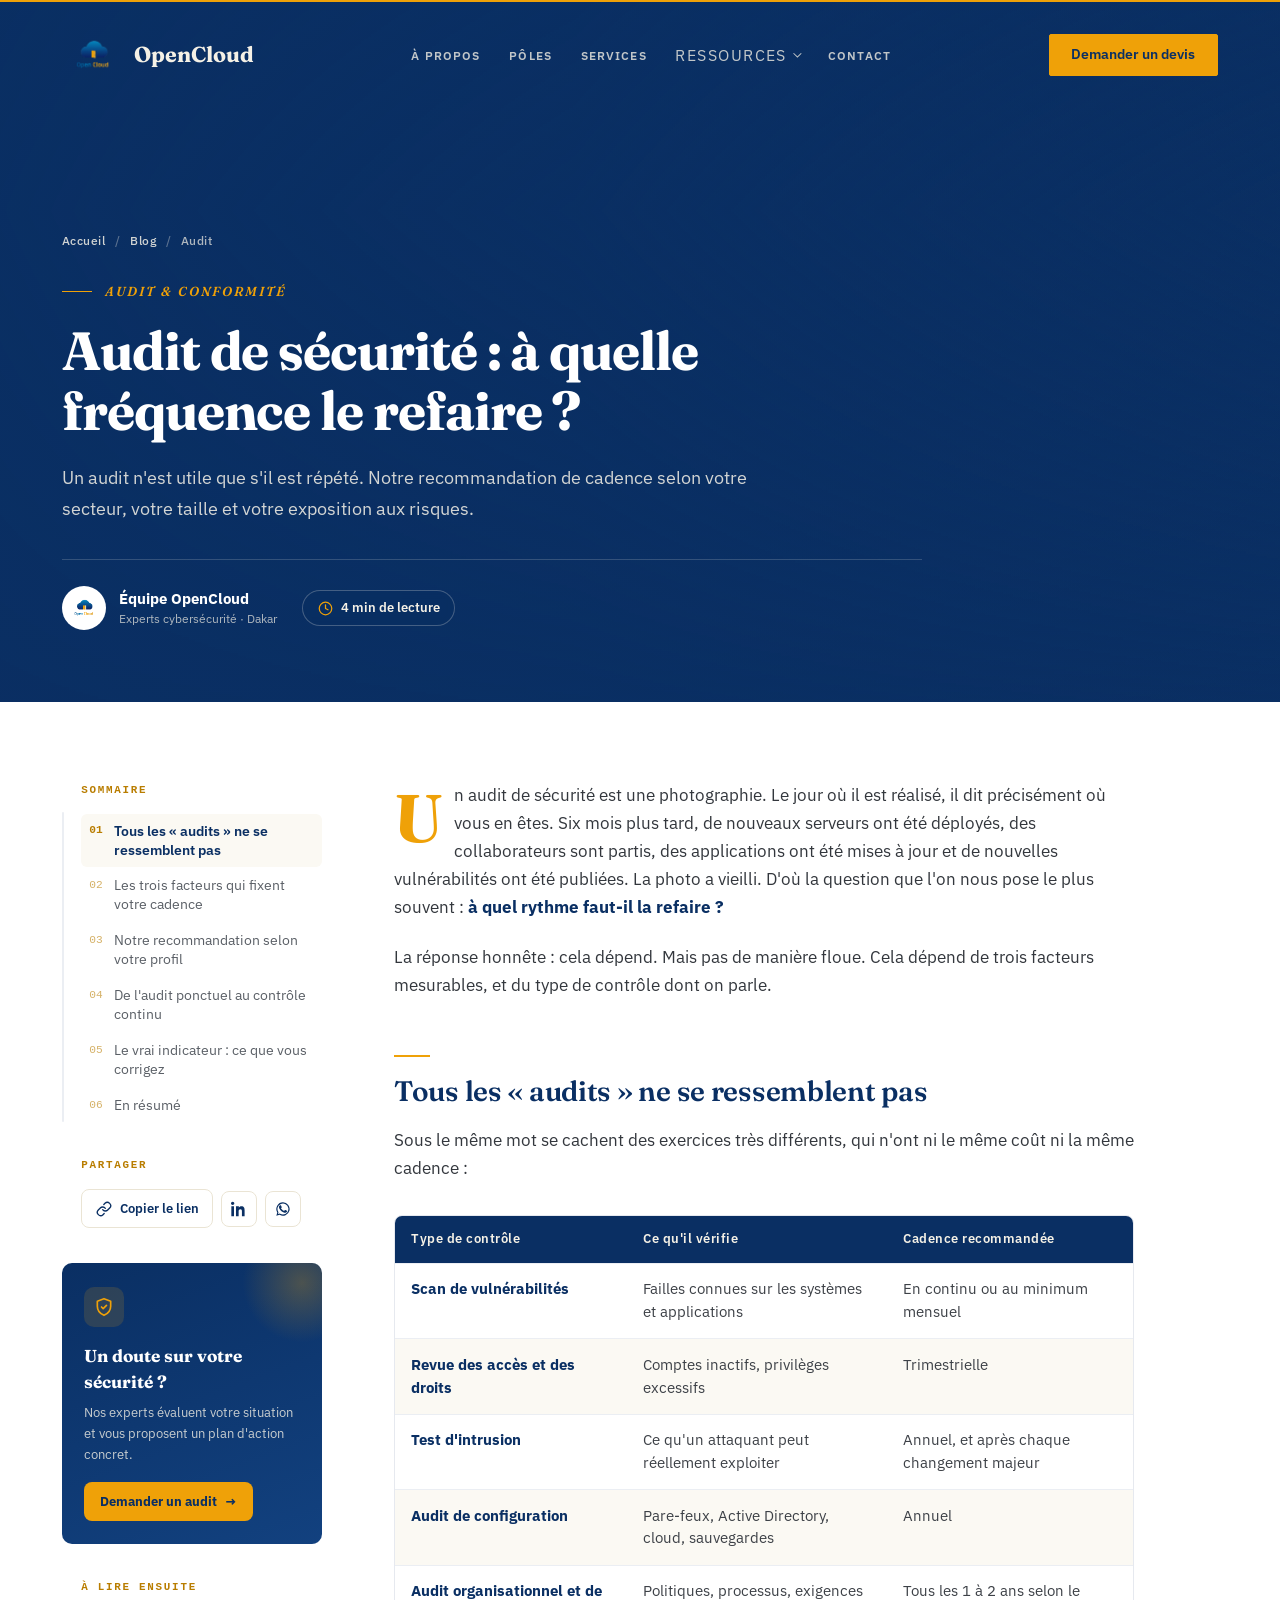
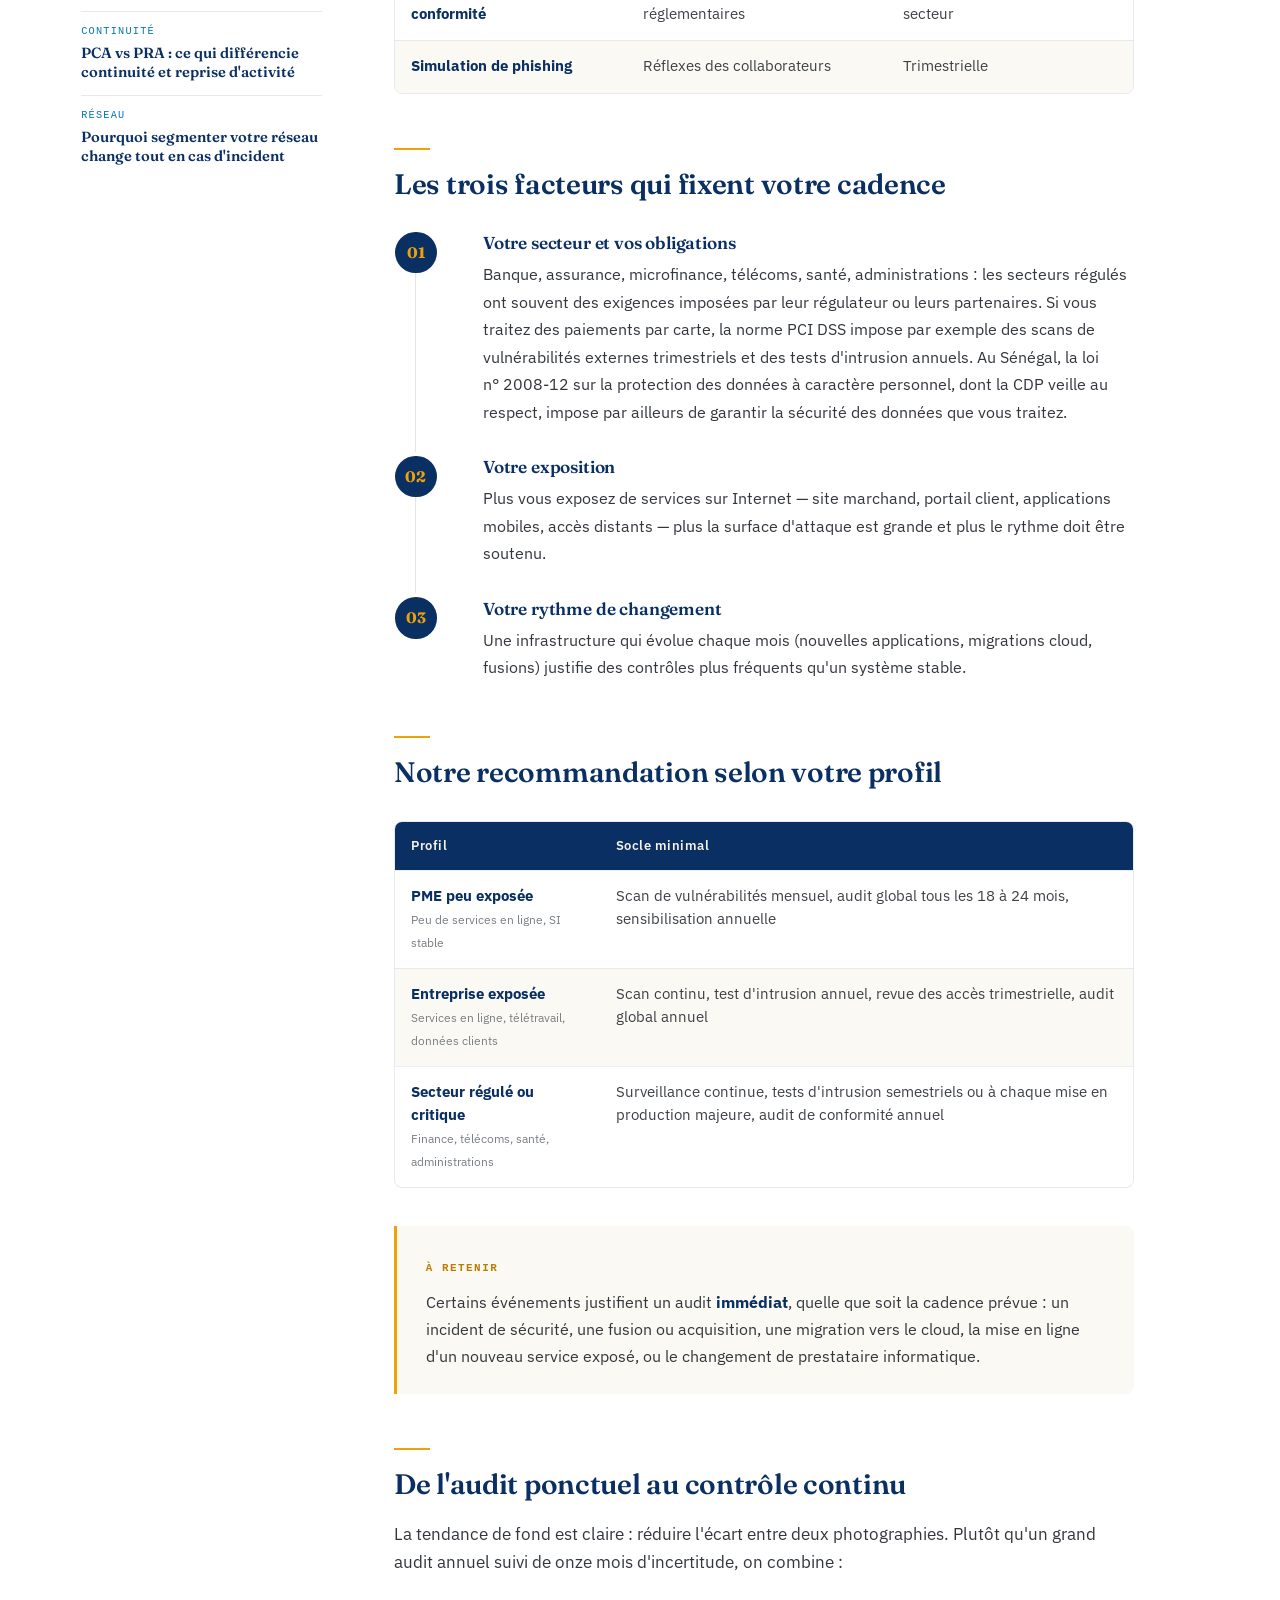
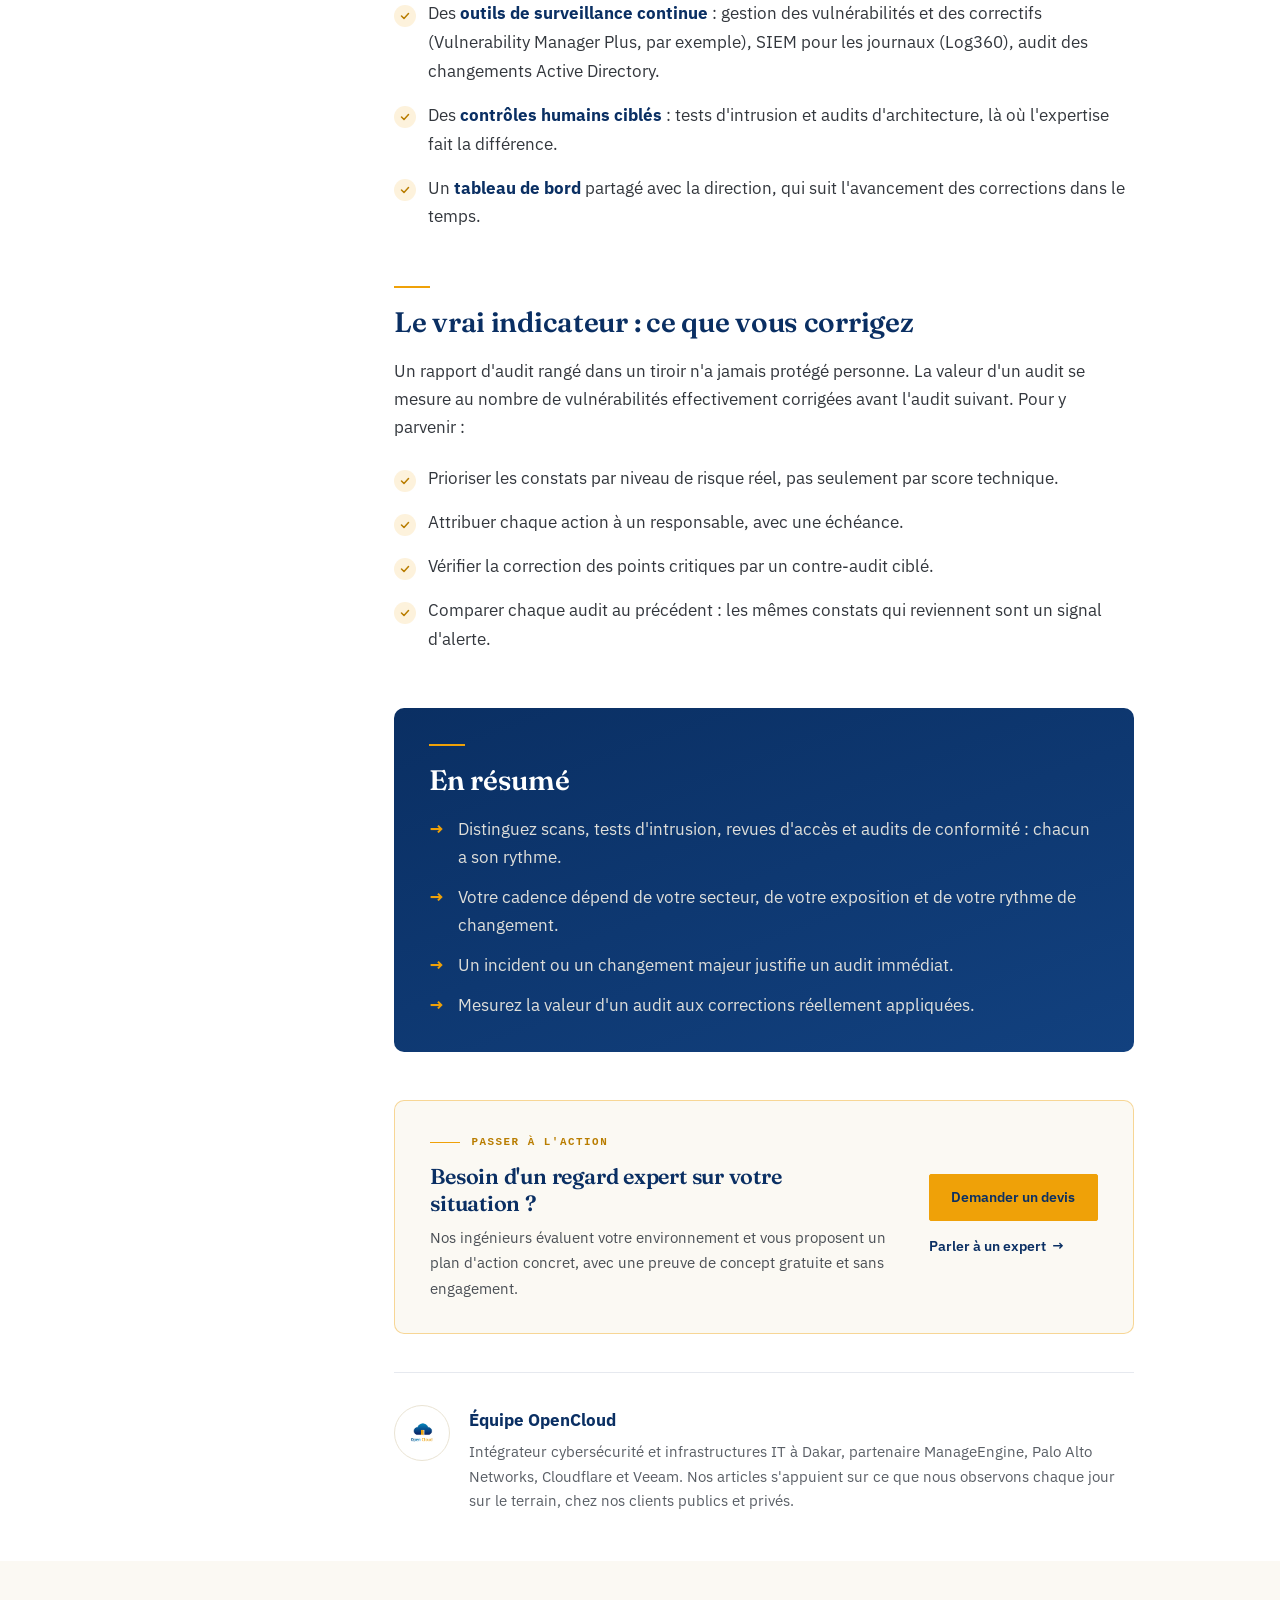
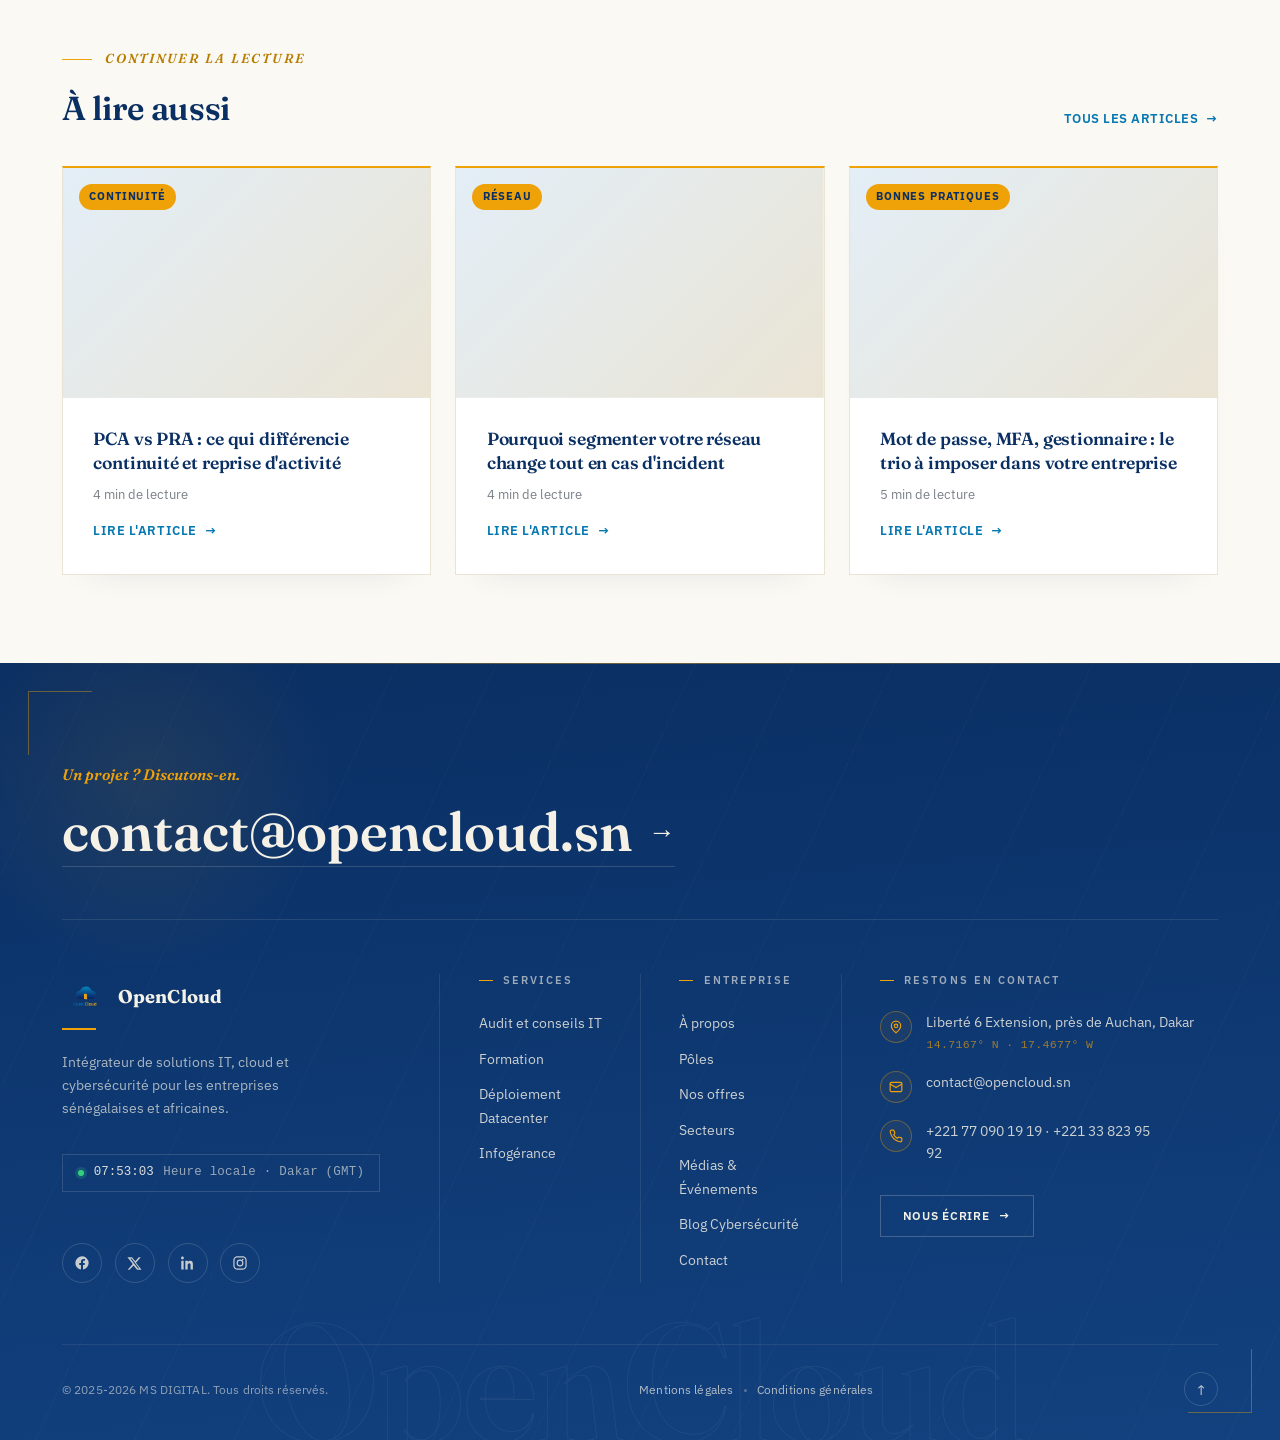
==== commit 876ada7c: "Cache-bust style.css across all pages Mobile browsers (notably in-app webviews like WhatsApp's) were" ====
--- a/article-frequence-audit-securite.html
+++ b/article-frequence-audit-securite.html
@@ -16,7 +16,7 @@
 <link href="https://fonts.googleapis.com/css2?family=Fraunces:opsz,wght@9..144,500;9..144,600;9..144,700&family=IBM+Plex+Sans:wght@400;500;600;700&display=swap" rel="stylesheet">
 
 <link rel="stylesheet" href="bootstrap.min.css">
-<link rel="stylesheet" href="style.css">
+<link rel="stylesheet" href="style.css?v=2">
 </head>
 <body>
 
--- a/style.css
+++ b/style.css
@@ -4795,8 +4795,8 @@
   .poc-modal-form-wrap{ padding: 2.4rem 1.6rem; }
 }
 @media (max-width: 575px){
-  .poc-modal-dialog{ margin: .8rem; }
-  .poc-modal-media{ min-height: 170px; }
+  .poc-modal-dialog{ margin: 2.2rem .8rem .8rem; }
+  .poc-modal-media{ min-height: 200px; }
   .poc-modal-media-content{ padding: 1.4rem 1.3rem; }
   .poc-modal-badge-icon{ margin-bottom: .7rem; }
   .poc-modal-quote,
@@ -4804,6 +4804,7 @@
   .poc-modal-tab{ display: none; }
   .poc-modal-media-stats{ padding-top: 0; border-top: none; }
   .poc-pole-grid{ grid-template-columns: 1fr; }
+  .poc-modal-close{ top: .7rem; right: .7rem; width: 34px; height: 34px; }
 }
 
 /* ---------- Barre de progression de lecture ---------- */
